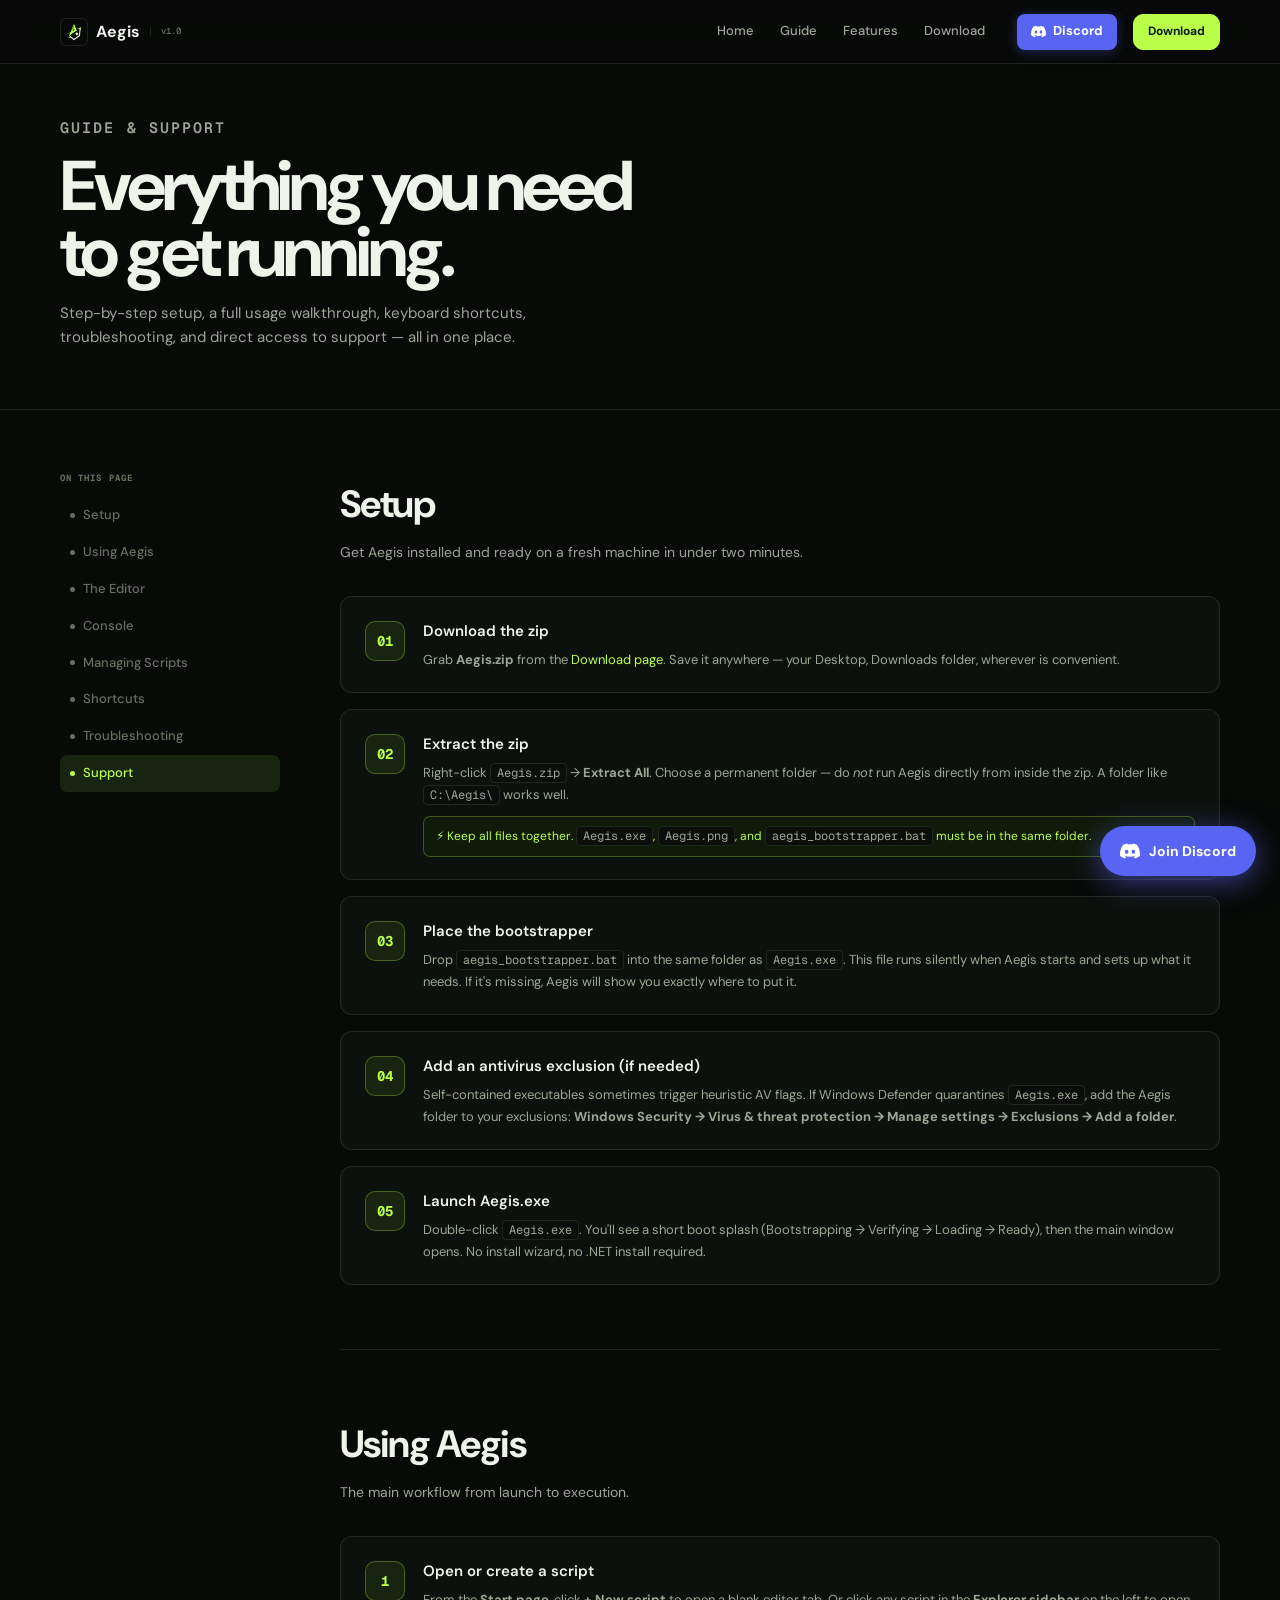
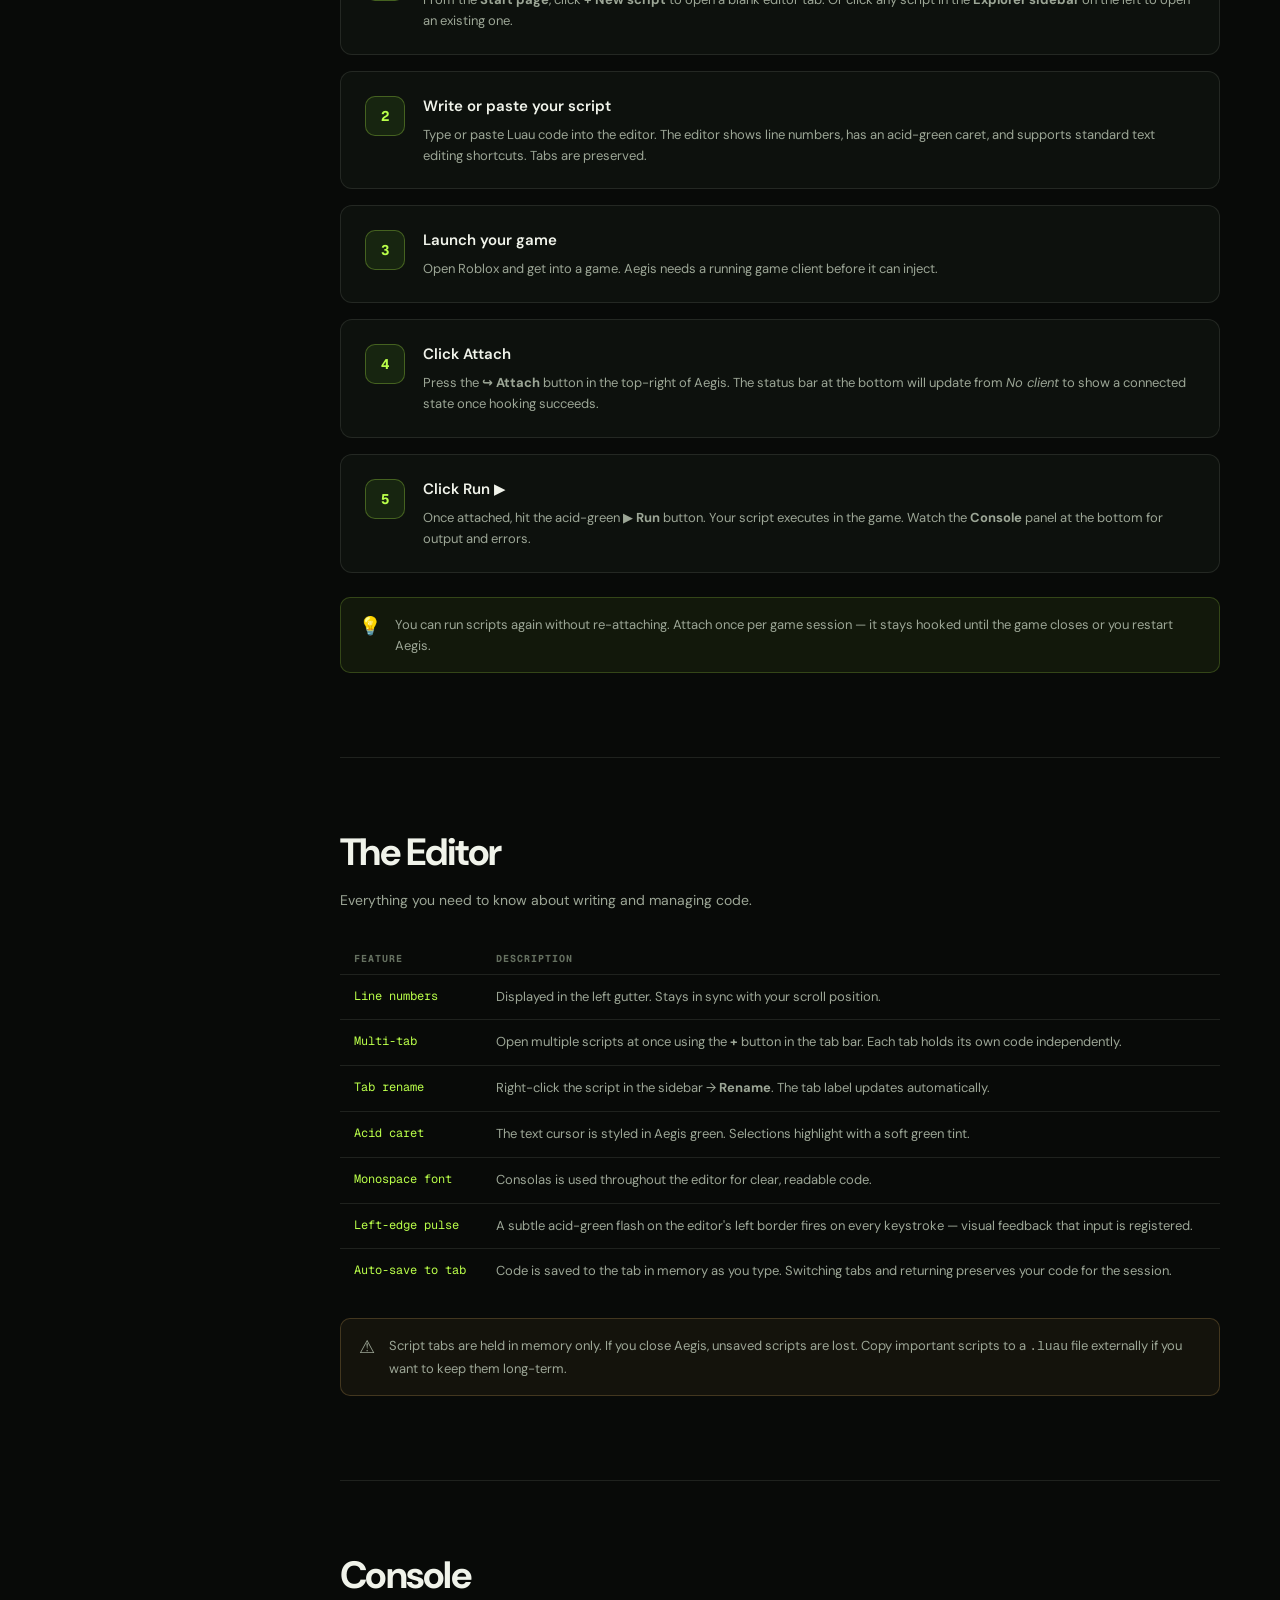
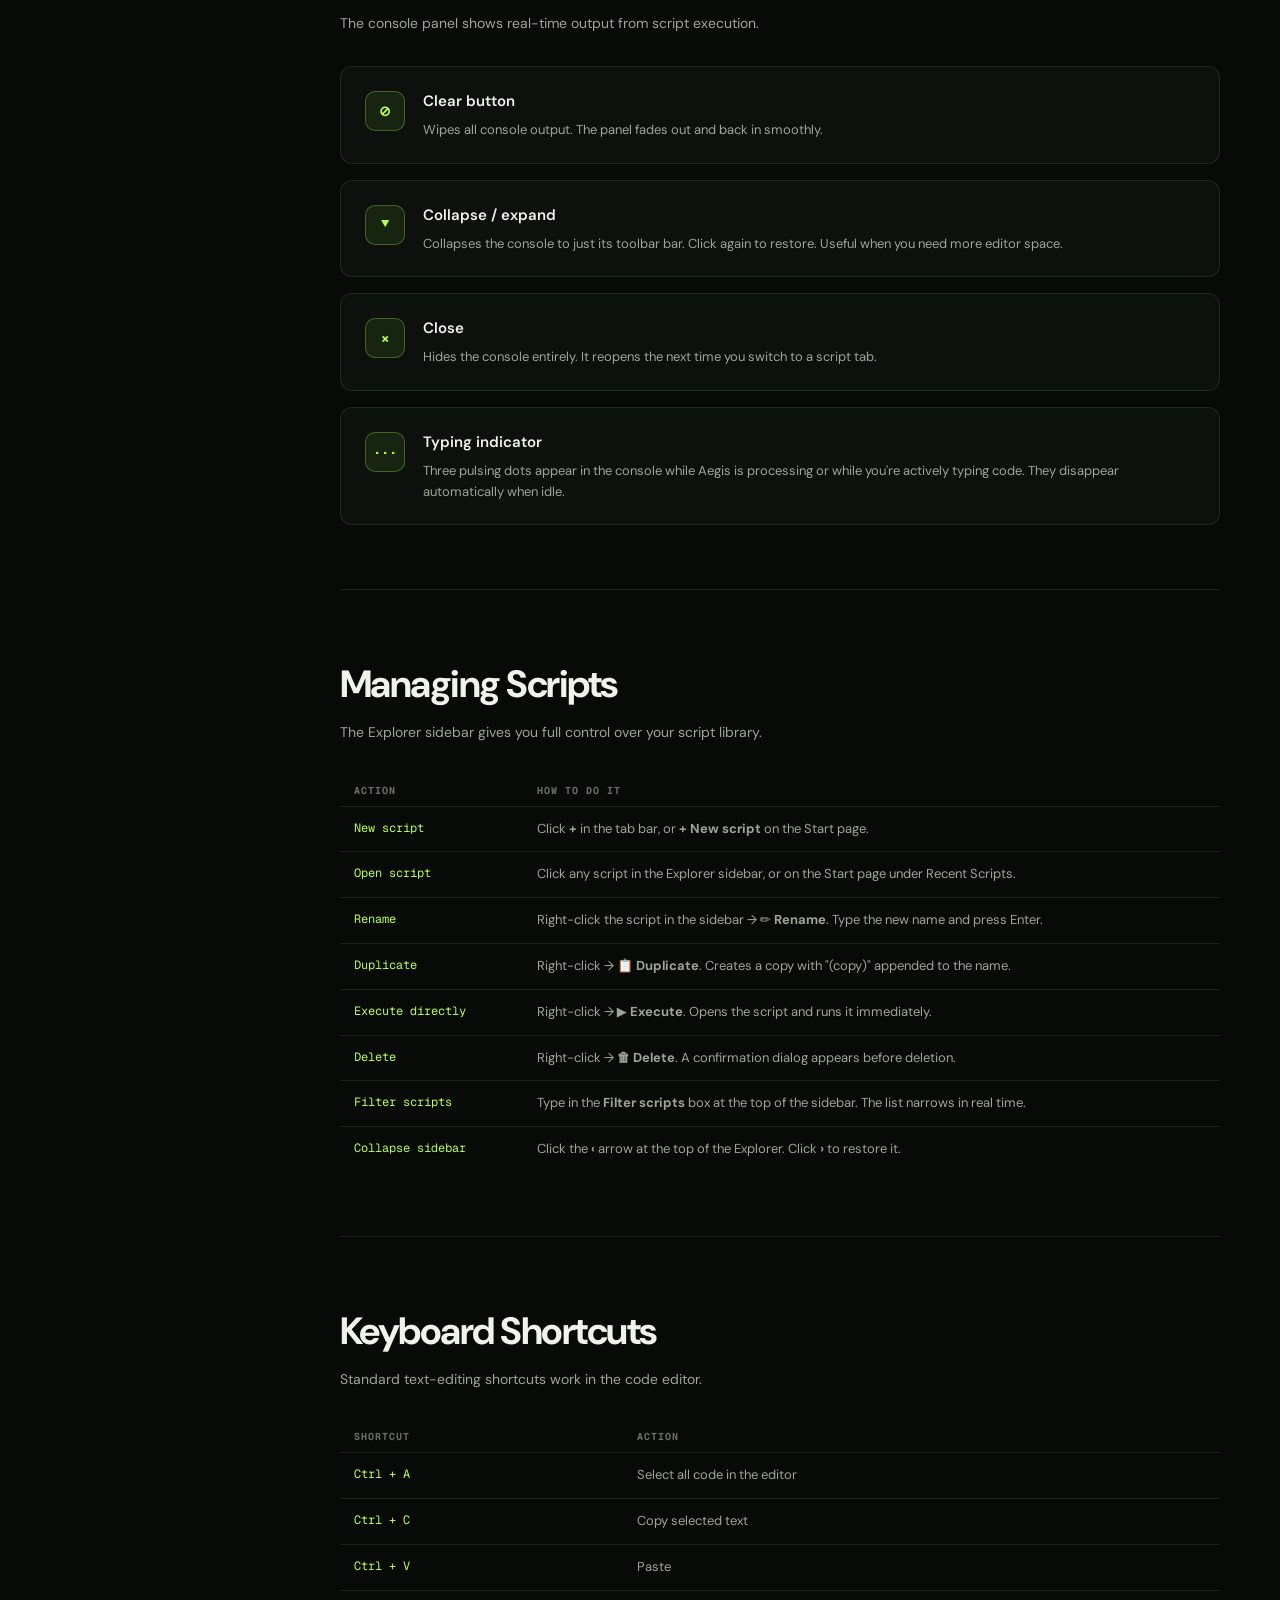
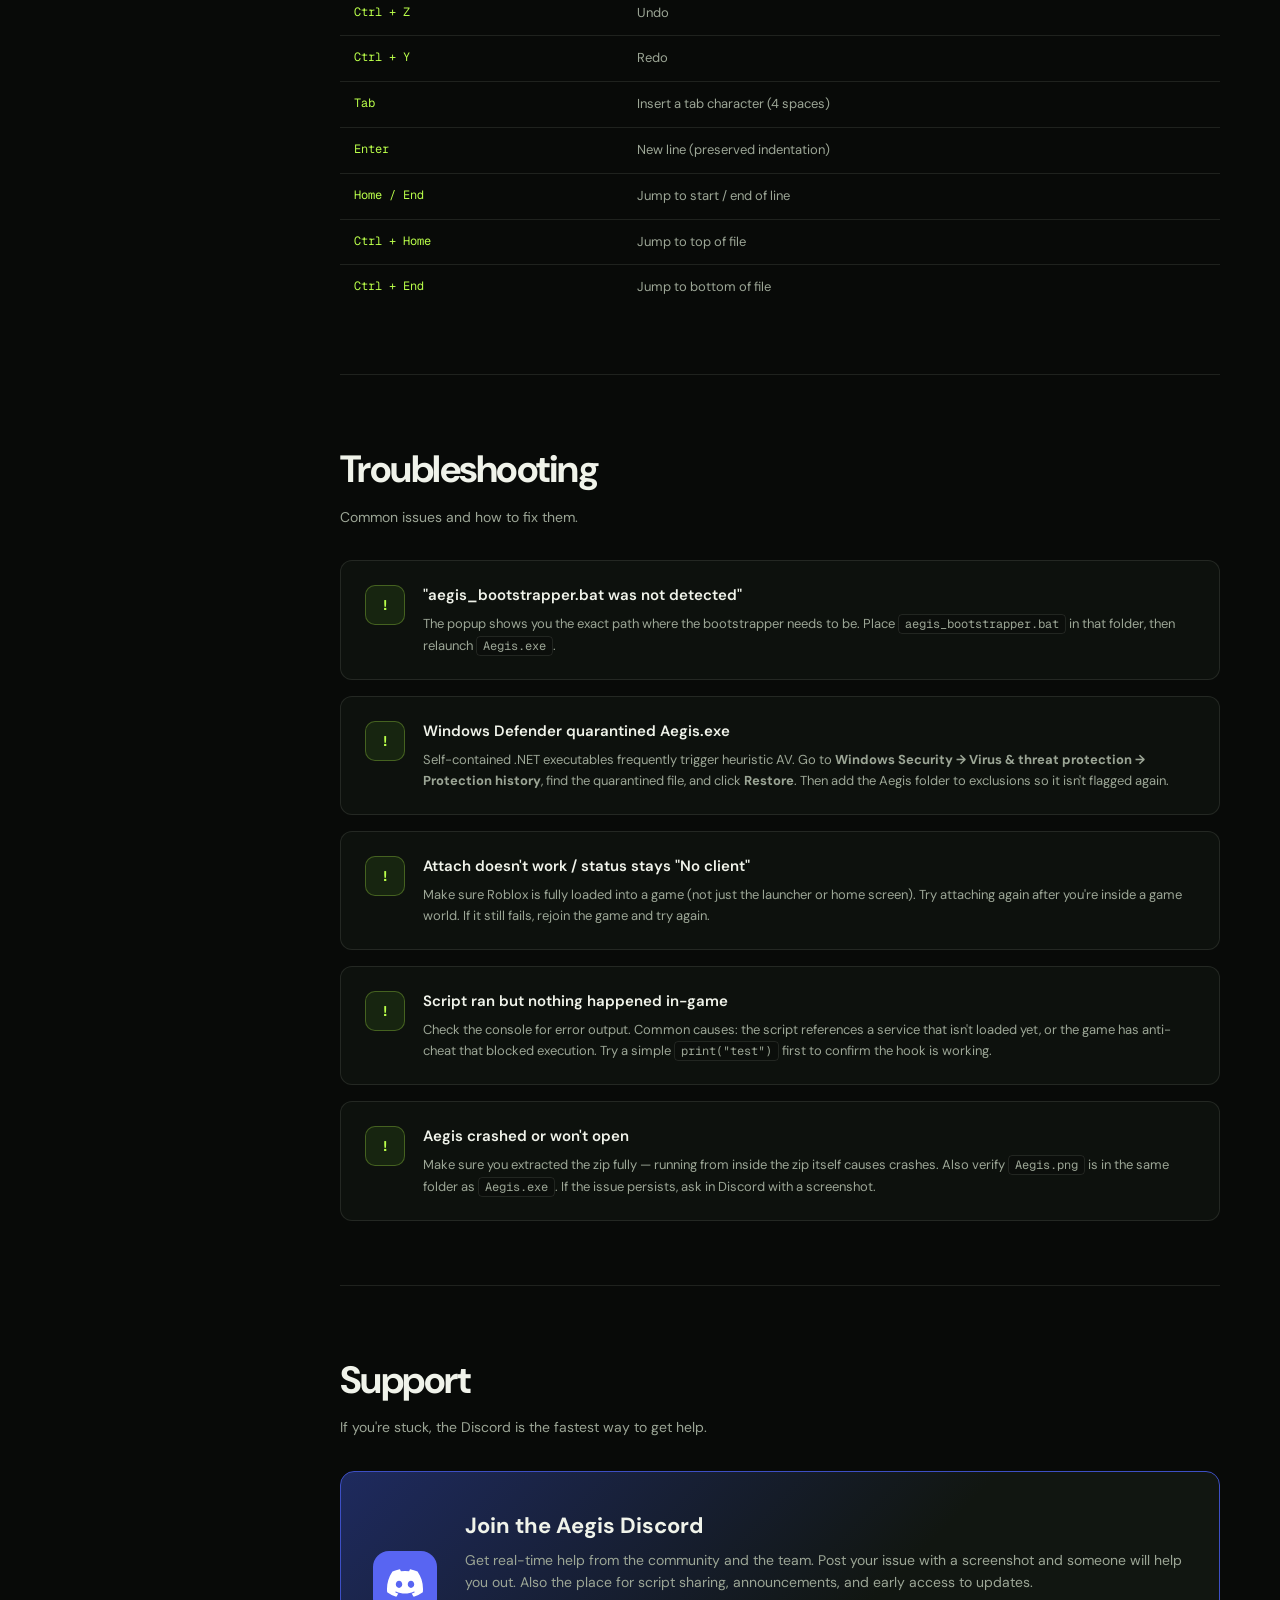
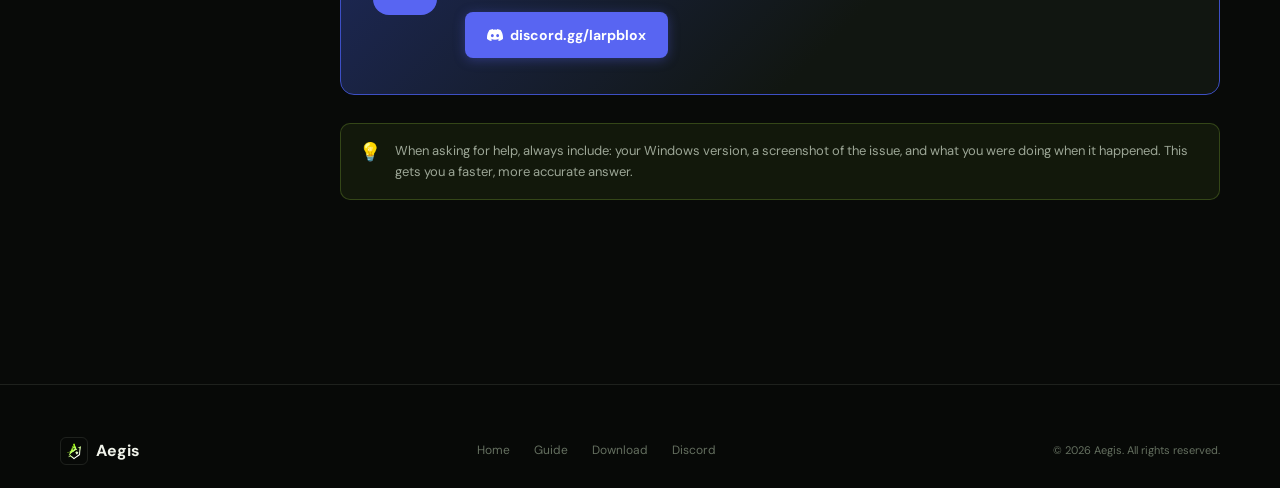
==== guide.html @ 0752bc77 "feat: add guide and support page" ====
<!doctype html>
<html lang="en">
<head>
  <meta charset="utf-8">
  <meta name="viewport" content="width=device-width, initial-scale=1">
  <meta name="theme-color" content="#0a0c09">
  <meta name="description" content="Aegis — Setup guide, usage tutorial, and support.">
  <title>Aegis — Guide & Support</title>
  <link rel="icon" href="Aegis.png" type="image/png">
  <link rel="preconnect" href="https://fonts.googleapis.com">
  <link rel="preconnect" href="https://fonts.gstatic.com" crossorigin>
  <link href="https://fonts.googleapis.com/css2?family=DM+Sans:opsz,wght@9..40,400;9..40,500;9..40,600;9..40,700&family=Geist+Mono:wght@400;500;600&display=swap" rel="stylesheet">
  <link rel="stylesheet" href="styles.css">
  <style>
    /* ── Guide-page extras ── */
    .guide-hero { padding: 120px 0 60px; border-bottom: 1px solid var(--line); }
    .guide-hero h1 { font-size: clamp(40px,5.5vw,72px); font-weight:700;
      letter-spacing:-.058em; line-height:.94; margin-bottom:16px; }
    .guide-hero p { color:var(--muted); font-size:15px; max-width:520px; }

    .guide-layout { display:grid; grid-template-columns:220px 1fr; gap:60px;
      padding:64px 0 100px; align-items:start; }

    /* Sticky sidebar nav */
    .guide-nav { position:sticky; top:calc(var(--hdr) + 20px); }
    .guide-nav__label { font:700 9px/1 var(--mono); letter-spacing:.12em;
      color:var(--quiet); text-transform:uppercase; margin-bottom:14px; }
    .guide-nav a { display:flex; align-items:center; gap:8px; padding:8px 10px;
      border-radius:7px; font-size:13px; font-weight:500; color:var(--quiet);
      text-decoration:none; transition:background .14s, color .14s; }
    .guide-nav a:hover { background:var(--hover); color:var(--muted); }
    .guide-nav a.active { background:var(--acid-dim); color:var(--acid); }
    .guide-nav__dot { width:5px; height:5px; border-radius:50%;
      background:currentColor; flex-shrink:0; }

    /* Content */
    .guide-content { min-width:0; }
    .guide-section { padding-bottom:64px; border-bottom:1px solid var(--line);
      margin-bottom:64px; scroll-margin-top:calc(var(--hdr) + 28px); }
    .guide-section:last-child { border-bottom:none; margin-bottom:0; }

    .guide-section h2 { font-size:clamp(26px,3.5vw,38px); font-weight:700;
      letter-spacing:-.04em; margin-bottom:6px; }
    .guide-section .sub { color:var(--muted); font-size:14px; margin-bottom:32px; }

    /* Step cards */
    .steps-list { display:grid; gap:16px; }
    .step-card { background:var(--panel); border:1px solid var(--line);
      border-radius:12px; padding:22px 24px; display:grid;
      grid-template-columns:40px 1fr; gap:0 18px; }
    .step-card__num { width:40px; height:40px; border-radius:10px;
      background:var(--acid-dim); border:1px solid var(--line-a);
      display:grid; place-items:center; font:700 14px/1 var(--mono);
      color:var(--acid); margin-top:2px; }
    .step-card h3 { font-size:15px; font-weight:600; margin-bottom:6px; }
    .step-card p  { font-size:13px; color:var(--muted); line-height:1.65; margin:0; }
    .step-card code { font-family:var(--mono); font-size:12px;
      background:#0b0e0b; border:1px solid var(--line);
      padding:1px 6px; border-radius:4px; color:var(--muted); }
    .step-card .note { margin-top:10px; padding:10px 12px;
      background:#0f1a08; border:1px solid var(--line-a);
      border-radius:7px; font-size:12px; color:var(--acid); }

    /* Warning / tip boxes */
    .callout { display:flex; gap:14px; padding:16px 18px;
      border-radius:10px; margin:20px 0; font-size:13px; line-height:1.65; }
    .callout--tip  { background:rgba(186,255,74,.06); border:1px solid rgba(186,255,74,.2); color:var(--muted); }
    .callout--warn { background:rgba(255,201,107,.05); border:1px solid rgba(255,201,107,.2); color:var(--muted); }
    .callout__icon { font-size:18px; flex-shrink:0; line-height:1.4; }

    /* Feature table */
    .feat-table { width:100%; border-collapse:collapse; font-size:13px; }
    .feat-table th { text-align:left; padding:10px 14px; font:700 10px/1 var(--mono);
      letter-spacing:.1em; text-transform:uppercase; color:var(--quiet);
      border-bottom:1px solid var(--line); }
    .feat-table td { padding:12px 14px; border-bottom:1px solid var(--line);
      color:var(--muted); vertical-align:top; }
    .feat-table tr:last-child td { border-bottom:none; }
    .feat-table td:first-child { font-family:var(--mono); font-size:12px;
      color:var(--acid); white-space:nowrap; }

    /* Discord CTA block */
    .dc-cta-block { background:linear-gradient(135deg,#1e2a5e 0%,#111611 60%);
      border:1px solid #3d4fc4; border-radius:14px; padding:36px 32px;
      display:flex; align-items:center; gap:28px; }
    .dc-cta-block__icon { width:64px; height:64px; background:#5865F2;
      border-radius:16px; display:grid; place-items:center; flex-shrink:0; }
    .dc-cta-block__icon svg { width:36px; height:36px; }
    .dc-cta-block h3 { font-size:22px; font-weight:700; margin-bottom:6px; }
    .dc-cta-block p  { color:var(--muted); font-size:14px; margin-bottom:18px; }
    .dc-cta-block .btn-discord { font-size:14px; height:46px; padding:0 22px; }

    @media (max-width:780px) {
      .guide-layout { grid-template-columns:1fr; }
      .guide-nav { position:static; }
      .dc-cta-block { flex-direction:column; text-align:center; }
    }
  </style>
</head>
<body>

  <svg aria-hidden="true" style="display:none">
    <symbol id="i-menu" viewBox="0 0 24 24"><path d="M4 6h16"/><path d="M4 12h16"/><path d="M4 18h16"/></symbol>
    <symbol id="i-x"    viewBox="0 0 24 24"><path d="M18 6 6 18"/><path d="m6 6 12 12"/></symbol>
  </svg>

  <a class="skip-link" href="#main">Skip to content</a>

  <!-- ── Floating Discord FAB ── -->
  <a class="dc-fab" href="https://discord.gg/larpblox" target="_blank" rel="noopener" aria-label="Join Discord">
    <svg viewBox="0 0 24 24" fill="currentColor" aria-hidden="true" width="20" height="20">
      <path d="M20.317 4.37a19.791 19.791 0 0 0-4.885-1.515.074.074 0 0 0-.079.037c-.21.375-.444.864-.608 1.25a18.27 18.27 0 0 0-5.487 0 12.64 12.64 0 0 0-.617-1.25.077.077 0 0 0-.079-.037A19.736 19.736 0 0 0 3.677 4.37a.07.07 0 0 0-.032.027C.533 9.046-.32 13.58.099 18.057a.082.082 0 0 0 .031.057 19.9 19.9 0 0 0 5.993 3.03.078.078 0 0 0 .084-.028c.462-.63.874-1.295 1.226-1.994a.076.076 0 0 0-.041-.106 13.107 13.107 0 0 1-1.872-.892.077.077 0 0 1-.008-.128 10.2 10.2 0 0 0 .372-.292.074.074 0 0 1 .077-.01c3.928 1.793 8.18 1.793 12.062 0a.074.074 0 0 1 .078.01c.12.098.246.198.373.292a.077.077 0 0 1-.006.127 12.299 12.299 0 0 1-1.873.892.077.077 0 0 0-.041.107c.36.698.772 1.362 1.225 1.993a.076.076 0 0 0 .084.028 19.839 19.839 0 0 0 6.002-3.03.077.077 0 0 0 .032-.054c.5-5.177-.838-9.674-3.549-13.66a.061.061 0 0 0-.031-.03zM8.02 15.33c-1.183 0-2.157-1.085-2.157-2.419 0-1.333.956-2.419 2.157-2.419 1.21 0 2.176 1.096 2.157 2.42 0 1.333-.956 2.418-2.157 2.418zm7.975 0c-1.183 0-2.157-1.085-2.157-2.419 0-1.333.955-2.419 2.157-2.419 1.21 0 2.176 1.096 2.157 2.42 0 1.333-.946 2.418-2.157 2.418z"/>
    </svg>
    <span>Join Discord</span>
  </a>

  <!-- ── Header ── -->
  <header class="site-header" id="siteHeader">
    <div class="container header__inner">
      <a class="brand" href="index.html" aria-label="Aegis home">
        <span class="brand__mark"><img src="Aegis.png" alt=""></span>
        <span class="brand__name">Aegis</span>
        <span class="brand__ver">v1.0</span>
      </a>
      <nav class="desk-nav" aria-label="Primary">
        <a href="index.html">Home</a>
        <a href="guide.html" aria-current="page">Guide</a>
        <a href="index.html#features">Features</a>
        <a href="index.html#download">Download</a>
      </nav>
      <div class="header__actions">
        <a class="btn-discord" href="https://discord.gg/larpblox" target="_blank" rel="noopener">
          <svg viewBox="0 0 24 24" fill="currentColor" width="15" height="15" aria-hidden="true">
            <path d="M20.317 4.37a19.791 19.791 0 0 0-4.885-1.515.074.074 0 0 0-.079.037c-.21.375-.444.864-.608 1.25a18.27 18.27 0 0 0-5.487 0 12.64 12.64 0 0 0-.617-1.25.077.077 0 0 0-.079-.037A19.736 19.736 0 0 0 3.677 4.37a.07.07 0 0 0-.032.027C.533 9.046-.32 13.58.099 18.057a.082.082 0 0 0 .031.057 19.9 19.9 0 0 0 5.993 3.03.078.078 0 0 0 .084-.028c.462-.63.874-1.295 1.226-1.994a.076.076 0 0 0-.041-.106 13.107 13.107 0 0 1-1.872-.892.077.077 0 0 1-.008-.128 10.2 10.2 0 0 0 .372-.292.074.074 0 0 1 .077-.01c3.928 1.793 8.18 1.793 12.062 0a.074.074 0 0 1 .078.01c.12.098.246.198.373.292a.077.077 0 0 1-.006.127 12.299 12.299 0 0 1-1.873.892.077.077 0 0 0-.041.107c.36.698.772 1.362 1.225 1.993a.076.076 0 0 0 .084.028 19.839 19.839 0 0 0 6.002-3.03.077.077 0 0 0 .032-.054c.5-5.177-.838-9.674-3.549-13.66a.061.061 0 0 0-.031-.03zM8.02 15.33c-1.183 0-2.157-1.085-2.157-2.419 0-1.333.956-2.419 2.157-2.419 1.21 0 2.176 1.096 2.157 2.42 0 1.333-.956 2.418-2.157 2.418zm7.975 0c-1.183 0-2.157-1.085-2.157-2.419 0-1.333.955-2.419 2.157-2.419 1.21 0 2.176 1.096 2.157 2.42 0 1.333-.946 2.418-2.157 2.418z"/>
          </svg>
          Discord
        </a>
        <a class="btn btn--sm" href="index.html#download">Download</a>
      </div>
      <button class="ham" id="hamBtn" type="button" aria-label="Open menu" aria-expanded="false">
        <svg class="ham__open" aria-hidden="true"><use href="#i-menu"/></svg>
        <svg class="ham__close" aria-hidden="true"><use href="#i-x"/></svg>
      </button>
    </div>
  </header>

  <main id="main">

    <!-- Hero -->
    <div class="guide-hero">
      <div class="container">
        <p class="eyebrow">GUIDE & SUPPORT</p>
        <h1>Everything you need<br>to get running.</h1>
        <p>Step-by-step setup, a full usage walkthrough, keyboard shortcuts, troubleshooting, and direct access to support — all in one place.</p>
      </div>
    </div>

    <div class="container guide-layout">

      <!-- Sticky sidebar -->
      <nav class="guide-nav" aria-label="Guide sections">
        <div class="guide-nav__label">On this page</div>
        <a href="#setup" class="active"><span class="guide-nav__dot"></span> Setup</a>
        <a href="#usage"><span class="guide-nav__dot"></span> Using Aegis</a>
        <a href="#editor"><span class="guide-nav__dot"></span> The Editor</a>
        <a href="#console"><span class="guide-nav__dot"></span> Console</a>
        <a href="#scripts"><span class="guide-nav__dot"></span> Managing Scripts</a>
        <a href="#shortcuts"><span class="guide-nav__dot"></span> Shortcuts</a>
        <a href="#troubleshoot"><span class="guide-nav__dot"></span> Troubleshooting</a>
        <a href="#support"><span class="guide-nav__dot"></span> Support</a>
      </nav>

      <!-- Main content -->
      <div class="guide-content">

        <!-- ══ SETUP ══ -->
        <section class="guide-section" id="setup">
          <h2>Setup</h2>
          <p class="sub">Get Aegis installed and ready on a fresh machine in under two minutes.</p>

          <div class="steps-list">
            <div class="step-card">
              <div class="step-card__num">01</div>
              <div>
                <h3>Download the zip</h3>
                <p>Grab <strong>Aegis.zip</strong> from the <a href="index.html#download" style="color:var(--acid)">Download page</a>. Save it anywhere — your Desktop, Downloads folder, wherever is convenient.</p>
              </div>
            </div>

            <div class="step-card">
              <div class="step-card__num">02</div>
              <div>
                <h3>Extract the zip</h3>
                <p>Right-click <code>Aegis.zip</code> → <strong>Extract All</strong>. Choose a permanent folder — do <em>not</em> run Aegis directly from inside the zip. A folder like <code>C:\Aegis\</code> works well.</p>
                <div class="note">⚡ Keep all files together. <code>Aegis.exe</code>, <code>Aegis.png</code>, and <code>aegis_bootstrapper.bat</code> must be in the same folder.</div>
              </div>
            </div>

            <div class="step-card">
              <div class="step-card__num">03</div>
              <div>
                <h3>Place the bootstrapper</h3>
                <p>Drop <code>aegis_bootstrapper.bat</code> into the same folder as <code>Aegis.exe</code>. This file runs silently when Aegis starts and sets up what it needs. If it's missing, Aegis will show you exactly where to put it.</p>
              </div>
            </div>

            <div class="step-card">
              <div class="step-card__num">04</div>
              <div>
                <h3>Add an antivirus exclusion (if needed)</h3>
                <p>Self-contained executables sometimes trigger heuristic AV flags. If Windows Defender quarantines <code>Aegis.exe</code>, add the Aegis folder to your exclusions: <strong>Windows Security → Virus & threat protection → Manage settings → Exclusions → Add a folder</strong>.</p>
              </div>
            </div>

            <div class="step-card">
              <div class="step-card__num">05</div>
              <div>
                <h3>Launch Aegis.exe</h3>
                <p>Double-click <code>Aegis.exe</code>. You'll see a short boot splash (Bootstrapping → Verifying → Loading → Ready), then the main window opens. No install wizard, no .NET install required.</p>
              </div>
            </div>
          </div>
        </section>

        <!-- ══ USING AEGIS ══ -->
        <section class="guide-section" id="usage">
          <h2>Using Aegis</h2>
          <p class="sub">The main workflow from launch to execution.</p>

          <div class="steps-list">
            <div class="step-card">
              <div class="step-card__num">1</div>
              <div>
                <h3>Open or create a script</h3>
                <p>From the <strong>Start page</strong>, click <strong>+ New script</strong> to open a blank editor tab. Or click any script in the <strong>Explorer sidebar</strong> on the left to open an existing one.</p>
              </div>
            </div>

            <div class="step-card">
              <div class="step-card__num">2</div>
              <div>
                <h3>Write or paste your script</h3>
                <p>Type or paste Luau code into the editor. The editor shows line numbers, has an acid-green caret, and supports standard text editing shortcuts. Tabs are preserved.</p>
              </div>
            </div>

            <div class="step-card">
              <div class="step-card__num">3</div>
              <div>
                <h3>Launch your game</h3>
                <p>Open Roblox and get into a game. Aegis needs a running game client before it can inject.</p>
              </div>
            </div>

            <div class="step-card">
              <div class="step-card__num">4</div>
              <div>
                <h3>Click Attach</h3>
                <p>Press the <strong>↪ Attach</strong> button in the top-right of Aegis. The status bar at the bottom will update from <em>No client</em> to show a connected state once hooking succeeds.</p>
              </div>
            </div>

            <div class="step-card">
              <div class="step-card__num">5</div>
              <div>
                <h3>Click Run ▶</h3>
                <p>Once attached, hit the acid-green <strong>▶ Run</strong> button. Your script executes in the game. Watch the <strong>Console</strong> panel at the bottom for output and errors.</p>
              </div>
            </div>
          </div>

          <div class="callout callout--tip" style="margin-top:24px">
            <span class="callout__icon">💡</span>
            <span>You can run scripts again without re-attaching. Attach once per game session — it stays hooked until the game closes or you restart Aegis.</span>
          </div>
        </section>

        <!-- ══ EDITOR ══ -->
        <section class="guide-section" id="editor">
          <h2>The Editor</h2>
          <p class="sub">Everything you need to know about writing and managing code.</p>

          <table class="feat-table">
            <thead>
              <tr><th>Feature</th><th>Description</th></tr>
            </thead>
            <tbody>
              <tr><td>Line numbers</td><td>Displayed in the left gutter. Stays in sync with your scroll position.</td></tr>
              <tr><td>Multi-tab</td><td>Open multiple scripts at once using the <strong>+</strong> button in the tab bar. Each tab holds its own code independently.</td></tr>
              <tr><td>Tab rename</td><td>Right-click the script in the sidebar → <strong>Rename</strong>. The tab label updates automatically.</td></tr>
              <tr><td>Acid caret</td><td>The text cursor is styled in Aegis green. Selections highlight with a soft green tint.</td></tr>
              <tr><td>Monospace font</td><td>Consolas is used throughout the editor for clear, readable code.</td></tr>
              <tr><td>Left-edge pulse</td><td>A subtle acid-green flash on the editor's left border fires on every keystroke — visual feedback that input is registered.</td></tr>
              <tr><td>Auto-save to tab</td><td>Code is saved to the tab in memory as you type. Switching tabs and returning preserves your code for the session.</td></tr>
            </tbody>
          </table>

          <div class="callout callout--warn" style="margin-top:24px">
            <span class="callout__icon">⚠️</span>
            <span>Script tabs are held in memory only. If you close Aegis, unsaved scripts are lost. Copy important scripts to a <code>.luau</code> file externally if you want to keep them long-term.</span>
          </div>
        </section>

        <!-- ══ CONSOLE ══ -->
        <section class="guide-section" id="console">
          <h2>Console</h2>
          <p class="sub">The console panel shows real-time output from script execution.</p>

          <div class="steps-list">
            <div class="step-card">
              <div class="step-card__num">⊘</div>
              <div>
                <h3>Clear button</h3>
                <p>Wipes all console output. The panel fades out and back in smoothly.</p>
              </div>
            </div>
            <div class="step-card">
              <div class="step-card__num">▼</div>
              <div>
                <h3>Collapse / expand</h3>
                <p>Collapses the console to just its toolbar bar. Click again to restore. Useful when you need more editor space.</p>
              </div>
            </div>
            <div class="step-card">
              <div class="step-card__num">×</div>
              <div>
                <h3>Close</h3>
                <p>Hides the console entirely. It reopens the next time you switch to a script tab.</p>
              </div>
            </div>
            <div class="step-card">
              <div class="step-card__num">···</div>
              <div>
                <h3>Typing indicator</h3>
                <p>Three pulsing dots appear in the console while Aegis is processing or while you're actively typing code. They disappear automatically when idle.</p>
              </div>
            </div>
          </div>
        </section>

        <!-- ══ SCRIPTS ══ -->
        <section class="guide-section" id="scripts">
          <h2>Managing Scripts</h2>
          <p class="sub">The Explorer sidebar gives you full control over your script library.</p>

          <table class="feat-table">
            <thead>
              <tr><th>Action</th><th>How to do it</th></tr>
            </thead>
            <tbody>
              <tr><td>New script</td><td>Click <strong>+</strong> in the tab bar, or <strong>+ New script</strong> on the Start page.</td></tr>
              <tr><td>Open script</td><td>Click any script in the Explorer sidebar, or on the Start page under Recent Scripts.</td></tr>
              <tr><td>Rename</td><td>Right-click the script in the sidebar → <strong>✏ Rename</strong>. Type the new name and press Enter.</td></tr>
              <tr><td>Duplicate</td><td>Right-click → <strong>📋 Duplicate</strong>. Creates a copy with "(copy)" appended to the name.</td></tr>
              <tr><td>Execute directly</td><td>Right-click → <strong>▶ Execute</strong>. Opens the script and runs it immediately.</td></tr>
              <tr><td>Delete</td><td>Right-click → <strong>🗑 Delete</strong>. A confirmation dialog appears before deletion.</td></tr>
              <tr><td>Filter scripts</td><td>Type in the <strong>Filter scripts</strong> box at the top of the sidebar. The list narrows in real time.</td></tr>
              <tr><td>Collapse sidebar</td><td>Click the <strong>‹</strong> arrow at the top of the Explorer. Click <strong>›</strong> to restore it.</td></tr>
            </tbody>
          </table>
        </section>

        <!-- ══ SHORTCUTS ══ -->
        <section class="guide-section" id="shortcuts">
          <h2>Keyboard Shortcuts</h2>
          <p class="sub">Standard text-editing shortcuts work in the code editor.</p>

          <table class="feat-table">
            <thead>
              <tr><th>Shortcut</th><th>Action</th></tr>
            </thead>
            <tbody>
              <tr><td>Ctrl + A</td><td>Select all code in the editor</td></tr>
              <tr><td>Ctrl + C</td><td>Copy selected text</td></tr>
              <tr><td>Ctrl + V</td><td>Paste</td></tr>
              <tr><td>Ctrl + Z</td><td>Undo</td></tr>
              <tr><td>Ctrl + Y</td><td>Redo</td></tr>
              <tr><td>Tab</td><td>Insert a tab character (4 spaces)</td></tr>
              <tr><td>Enter</td><td>New line (preserved indentation)</td></tr>
              <tr><td>Home / End</td><td>Jump to start / end of line</td></tr>
              <tr><td>Ctrl + Home</td><td>Jump to top of file</td></tr>
              <tr><td>Ctrl + End</td><td>Jump to bottom of file</td></tr>
            </tbody>
          </table>
        </section>

        <!-- ══ TROUBLESHOOTING ══ -->
        <section class="guide-section" id="troubleshoot">
          <h2>Troubleshooting</h2>
          <p class="sub">Common issues and how to fix them.</p>

          <div class="steps-list">
            <div class="step-card">
              <div class="step-card__num">!</div>
              <div>
                <h3>"aegis_bootstrapper.bat was not detected"</h3>
                <p>The popup shows you the exact path where the bootstrapper needs to be. Place <code>aegis_bootstrapper.bat</code> in that folder, then relaunch <code>Aegis.exe</code>.</p>
              </div>
            </div>

            <div class="step-card">
              <div class="step-card__num">!</div>
              <div>
                <h3>Windows Defender quarantined Aegis.exe</h3>
                <p>Self-contained .NET executables frequently trigger heuristic AV. Go to <strong>Windows Security → Virus & threat protection → Protection history</strong>, find the quarantined file, and click <strong>Restore</strong>. Then add the Aegis folder to exclusions so it isn't flagged again.</p>
              </div>
            </div>

            <div class="step-card">
              <div class="step-card__num">!</div>
              <div>
                <h3>Attach doesn't work / status stays "No client"</h3>
                <p>Make sure Roblox is fully loaded into a game (not just the launcher or home screen). Try attaching again after you're inside a game world. If it still fails, rejoin the game and try again.</p>
              </div>
            </div>

            <div class="step-card">
              <div class="step-card__num">!</div>
              <div>
                <h3>Script ran but nothing happened in-game</h3>
                <p>Check the console for error output. Common causes: the script references a service that isn't loaded yet, or the game has anti-cheat that blocked execution. Try a simple <code>print("test")</code> first to confirm the hook is working.</p>
              </div>
            </div>

            <div class="step-card">
              <div class="step-card__num">!</div>
              <div>
                <h3>Aegis crashed or won't open</h3>
                <p>Make sure you extracted the zip fully — running from inside the zip itself causes crashes. Also verify <code>Aegis.png</code> is in the same folder as <code>Aegis.exe</code>. If the issue persists, ask in Discord with a screenshot.</p>
              </div>
            </div>
          </div>
        </section>

        <!-- ══ SUPPORT ══ -->
        <section class="guide-section" id="support">
          <h2>Support</h2>
          <p class="sub">If you're stuck, the Discord is the fastest way to get help.</p>

          <div class="dc-cta-block">
            <div class="dc-cta-block__icon">
              <svg viewBox="0 0 24 24" fill="white" aria-hidden="true">
                <path d="M20.317 4.37a19.791 19.791 0 0 0-4.885-1.515.074.074 0 0 0-.079.037c-.21.375-.444.864-.608 1.25a18.27 18.27 0 0 0-5.487 0 12.64 12.64 0 0 0-.617-1.25.077.077 0 0 0-.079-.037A19.736 19.736 0 0 0 3.677 4.37a.07.07 0 0 0-.032.027C.533 9.046-.32 13.58.099 18.057a.082.082 0 0 0 .031.057 19.9 19.9 0 0 0 5.993 3.03.078.078 0 0 0 .084-.028c.462-.63.874-1.295 1.226-1.994a.076.076 0 0 0-.041-.106 13.107 13.107 0 0 1-1.872-.892.077.077 0 0 1-.008-.128 10.2 10.2 0 0 0 .372-.292.074.074 0 0 1 .077-.01c3.928 1.793 8.18 1.793 12.062 0a.074.074 0 0 1 .078.01c.12.098.246.198.373.292a.077.077 0 0 1-.006.127 12.299 12.299 0 0 1-1.873.892.077.077 0 0 0-.041.107c.36.698.772 1.362 1.225 1.993a.076.076 0 0 0 .084.028 19.839 19.839 0 0 0 6.002-3.03.077.077 0 0 0 .032-.054c.5-5.177-.838-9.674-3.549-13.66a.061.061 0 0 0-.031-.03zM8.02 15.33c-1.183 0-2.157-1.085-2.157-2.419 0-1.333.956-2.419 2.157-2.419 1.21 0 2.176 1.096 2.157 2.42 0 1.333-.956 2.418-2.157 2.418zm7.975 0c-1.183 0-2.157-1.085-2.157-2.419 0-1.333.955-2.419 2.157-2.419 1.21 0 2.176 1.096 2.157 2.42 0 1.333-.946 2.418-2.157 2.418z"/>
              </svg>
            </div>
            <div>
              <h3>Join the Aegis Discord</h3>
              <p>Get real-time help from the community and the team. Post your issue with a screenshot and someone will help you out. Also the place for script sharing, announcements, and early access to updates.</p>
              <a class="btn-discord" href="https://discord.gg/larpblox" target="_blank" rel="noopener">
                <svg viewBox="0 0 24 24" fill="currentColor" width="16" height="16" aria-hidden="true">
                  <path d="M20.317 4.37a19.791 19.791 0 0 0-4.885-1.515.074.074 0 0 0-.079.037c-.21.375-.444.864-.608 1.25a18.27 18.27 0 0 0-5.487 0 12.64 12.64 0 0 0-.617-1.25.077.077 0 0 0-.079-.037A19.736 19.736 0 0 0 3.677 4.37a.07.07 0 0 0-.032.027C.533 9.046-.32 13.58.099 18.057a.082.082 0 0 0 .031.057 19.9 19.9 0 0 0 5.993 3.03.078.078 0 0 0 .084-.028c.462-.63.874-1.295 1.226-1.994a.076.076 0 0 0-.041-.106 13.107 13.107 0 0 1-1.872-.892.077.077 0 0 1-.008-.128 10.2 10.2 0 0 0 .372-.292.074.074 0 0 1 .077-.01c3.928 1.793 8.18 1.793 12.062 0a.074.074 0 0 1 .078.01c.12.098.246.198.373.292a.077.077 0 0 1-.006.127 12.299 12.299 0 0 1-1.873.892.077.077 0 0 0-.041.107c.36.698.772 1.362 1.225 1.993a.076.076 0 0 0 .084.028 19.839 19.839 0 0 0 6.002-3.03.077.077 0 0 0 .032-.054c.5-5.177-.838-9.674-3.549-13.66a.061.061 0 0 0-.031-.03zM8.02 15.33c-1.183 0-2.157-1.085-2.157-2.419 0-1.333.956-2.419 2.157-2.419 1.21 0 2.176 1.096 2.157 2.42 0 1.333-.956 2.418-2.157 2.418zm7.975 0c-1.183 0-2.157-1.085-2.157-2.419 0-1.333.955-2.419 2.157-2.419 1.21 0 2.176 1.096 2.157 2.42 0 1.333-.946 2.418-2.157 2.418z"/>
                </svg>
                discord.gg/larpblox
              </a>
            </div>
          </div>

          <div class="callout callout--tip" style="margin-top:28px">
            <span class="callout__icon">💡</span>
            <span>When asking for help, always include: your Windows version, a screenshot of the issue, and what you were doing when it happened. This gets you a faster, more accurate answer.</span>
          </div>
        </section>

      </div><!-- /guide-content -->
    </div><!-- /guide-layout -->
  </main>

  <footer class="footer">
    <div class="container footer__inner">
      <a class="brand" href="index.html">
        <span class="brand__mark"><img src="Aegis.png" alt="Aegis"></span>
        <span class="brand__name">Aegis</span>
      </a>
      <nav class="footer__nav">
        <a href="index.html">Home</a>
        <a href="guide.html">Guide</a>
        <a href="index.html#download">Download</a>
        <a href="https://discord.gg/larpblox" target="_blank" rel="noopener">Discord</a>
      </nav>
      <p class="footer__copy">© 2026 Aegis. All rights reserved.</p>
    </div>
  </footer>

  <script>
    // Header scroll progress
    const hdr = document.getElementById('siteHeader');
    window.addEventListener('scroll', () => {
      const max = document.documentElement.scrollHeight - window.innerHeight;
      hdr?.style.setProperty('--scroll-p', max > 0 ? Math.min(1, scrollY/max) : 0);
    }, { passive:true });

    // Mobile nav
    const ham = document.getElementById('hamBtn');
    document.querySelector('.mob-nav') && ham?.addEventListener('click', () => {
      const open = ham.getAttribute('aria-expanded') !== 'true';
      ham.setAttribute('aria-expanded', open);
      document.querySelector('.mob-nav').hidden = !open;
    });

    // Active sidebar link on scroll
    const sections = document.querySelectorAll('.guide-section');
    const navLinks = document.querySelectorAll('.guide-nav a');
    const io = new IntersectionObserver(entries => {
      entries.forEach(en => {
        if (en.isIntersecting) {
          navLinks.forEach(a => a.classList.remove('active'));
          const link = document.querySelector(`.guide-nav a[href="#${en.target.id}"]`);
          link?.classList.add('active');
        }
      });
    }, { rootMargin: '-20% 0px -70% 0px' });
    sections.forEach(s => io.observe(s));
  </script>
</body>
</html>
---- styles.css ----
/* ── Reset & tokens ─────────────────────────────── */
:root {
  --bg:      #080a08;
  --panel:   #0d110d;
  --panel2:  #111611;
  --surface: #161d16;
  --hover:   #1c231a;
  --ink:     #f0f3ea;
  --muted:   #9ca696;
  --quiet:   #657060;
  --acid:    #baff4a;
  --acid2:   #ccff76;
  --acid-dim:#172510;
  --amber:   #ffc96b;
  --line:    rgba(232,240,225,.10);
  --line-a:  rgba(186,255,74,.28);
  --red:     #f38ba8;
  --font:    'DM Sans', system-ui, sans-serif;
  --mono:    'Geist Mono', Consolas, monospace;
  --page:    1160px;
  --hdr:     64px;
  --r:       10px;
}

*,*::before,*::after { box-sizing: border-box; margin: 0; padding: 0; }
html  { scroll-behavior: smooth; scroll-padding-top: calc(var(--hdr) + 20px); }
body  { background: var(--bg); color: var(--ink); font-family: var(--font); line-height: 1.6; overflow-x: hidden; }
img   { display: block; max-width: 100%; }
a     { color: inherit; text-decoration: none; }
button,input,textarea { font: inherit; color: inherit; }
button { cursor: pointer; background: none; border: none; }
[hidden] { display: none !important; }
::selection { background: var(--acid); color: #0b0e07; }

.skip-link { position: fixed; z-index: 200; top: 8px; left: 8px; padding: 8px 14px;
  background: var(--acid); color: #0b0e07; font-weight: 700; font-size: 12px;
  transform: translateY(-200%); transition: transform .2s; }
.skip-link:focus { transform: none; }

.container { width: min(var(--page), calc(100% - 40px)); margin-inline: auto; }
.section    { padding: 110px 0; }
.section--border { border-block: 1px solid var(--line); }

.eyebrow { font: 600 10px/1 var(--mono); letter-spacing: .14em; color: var(--acid);
  text-transform: uppercase; margin-bottom: 18px; }
.acid    { color: var(--acid); }

/* ── Buttons ─────────────────────────────────────── */
.btn {
  display: inline-flex; align-items: center; gap: 8px;
  padding: 0 20px; height: 44px;
  background: var(--acid); color: #0f1a08;
  font-weight: 700; font-size: 13px;
  border-radius: var(--r);
  border: 1px solid var(--acid);
  transition: background .16s, transform .16s;
}
.btn svg { width: 15px; height: 15px; stroke: currentColor; fill: none; stroke-width: 2; stroke-linecap: round; stroke-linejoin: round; }
.btn:hover { background: var(--acid2); transform: translateY(-1px); }
.btn--sm  { height: 36px; padding-inline: 14px; font-size: 12px; }
.btn--lg  { height: 50px; padding-inline: 24px; font-size: 14px; }
.btn--ghost { background: transparent; color: var(--ink); border-color: var(--line); }
.btn--ghost:hover { background: var(--acid-dim); border-color: var(--line-a); color: var(--acid); transform: translateY(-1px); }
.txt-link { font-size: 13px; font-weight: 500; color: var(--muted); transition: color .16s; }
.txt-link:hover { color: var(--ink); }

/* ── Header ──────────────────────────────────────── */
.site-header {
  position: fixed; inset: 0 0 auto; z-index: 100;
  height: var(--hdr); background: rgba(8,10,8,.88);
  border-bottom: 1px solid var(--line);
  backdrop-filter: blur(18px);
  transition: border-color .3s;
}
.site-header::after {
  content: ''; position: absolute; bottom: -1px; left: 0; right: 0; height: 1px;
  background: var(--acid); transform: scaleX(var(--scroll-p,0)); transform-origin: left;
  transition: transform .1s linear;
}
.header__inner { display: flex; height: 100%; align-items: center; gap: 32px; }

.brand { display: inline-flex; align-items: center; gap: 8px; font-weight: 700; font-size: 16px; }
.brand__mark { display: grid; width: 28px; height: 28px; place-items: center;
  border: 1px solid var(--line); border-radius: 6px; }
.brand__mark img { width: 20px; height: 20px; object-fit: contain; }
.brand__ver  { font: 500 9px/1 var(--mono); color: var(--quiet); padding-left: 10px;
  border-left: 1px solid var(--line); margin-left: 2px; }

.desk-nav { display: flex; gap: 26px; margin-left: auto; }
.desk-nav a { font-size: 13px; font-weight: 500; color: var(--muted); transition: color .16s; position: relative; }
.desk-nav a:hover { color: var(--ink); }
.header__actions { display: flex; align-items: center; gap: 16px; }

.ham { display: none; width: 38px; height: 38px; place-items: center;
  border: 1px solid var(--line); border-radius: 7px; }
.ham svg { width: 18px; height: 18px; stroke: var(--ink); fill: none; stroke-width: 2;
  stroke-linecap: round; }
.ham__close { display: none; }
.ham[aria-expanded="true"] .ham__open  { display: none; }
.ham[aria-expanded="true"] .ham__close { display: block; }

.mob-nav { position: fixed; z-index: 99; top: var(--hdr); left: 0; right: 0;
  padding: 16px 20px 24px; background: rgba(8,10,8,.98);
  border-bottom: 1px solid var(--line); }
.mob-nav a { display: block; padding: 12px 2px; border-bottom: 1px solid var(--line);
  font-weight: 600; color: var(--muted); }
.mob-nav a:hover { color: var(--acid); }
.mob-nav__ctas { display: grid; grid-template-columns: 1fr 1.4fr; gap: 8px; margin-top: 16px; }
.mob-nav__ctas a:first-child { display: grid; place-items: center; height: 44px;
  border: 1px solid var(--line); border-radius: var(--r); }

/* ── Hero ─────────────────────────────────────────── */
.hero { padding: 140px 0 60px; }
.hero__grid { display: grid; grid-template-columns: minmax(0,.9fr) minmax(0,1.1fr);
  gap: 60px; align-items: center; min-height: 560px; }

.hero__copy h1 { font-size: clamp(52px,6vw,82px); font-weight: 700;
  line-height: .94; letter-spacing: -.058em; margin-bottom: 22px; }
.hero__lead { max-width: 500px; color: var(--muted); font-size: 15px; line-height: 1.7;
  margin-bottom: 28px; }
.hero__ctas { display: flex; flex-wrap: wrap; gap: 10px; margin-bottom: 30px; }
.hero__pills { display: grid; grid-template-columns: repeat(4,1fr); list-style: none;
  border-top: 1px solid var(--line); }
.hero__pills div { padding: 12px 8px 0 0; }
.hero__pills div + div { padding-left: 12px; border-left: 1px solid var(--line); }
.hero__pills dt { font: 500 8px/1 var(--mono); letter-spacing: .08em; color: var(--quiet);
  text-transform: uppercase; margin-bottom: 5px; }
.hero__pills dd { font: 500 11px/1 var(--mono); color: var(--muted); }

/* ── UI Shell (hero interactive demo) ────────────── */
.ui-shell {
  background: var(--panel); border: 1px solid var(--line-a); border-radius: 12px;
  overflow: hidden; box-shadow: 0 28px 80px rgba(0,0,0,.5), 0 0 0 1px rgba(186,255,74,.06);
  position: relative;
}
.ui-shell__bar {
  display: flex; align-items: center; gap: 10px; height: 32px; padding: 0 12px;
  background: #0b0e0b; border-bottom: 1px solid var(--line); font-size: 11px; color: var(--quiet);
}
.ui-shell__dot { width: 10px; height: 10px; border-radius: 50%; background: #2c342a; }
.ui-shell__dot--red { background: var(--red); }
.ui-shell__title { font: 600 11px var(--mono); color: var(--muted); margin-left: 8px; }
.ui-shell__addr  { font: 400 10px var(--mono); margin-left: auto; }

.ui-tabs {
  display: flex; align-items: flex-end; height: 36px;
  background: var(--bg); border-bottom: 1px solid var(--line); padding-left: 4px;
}
.ui-tab {
  height: 34px; padding: 0 13px; font-size: 11px; border-radius: 7px 7px 0 0;
  border: none; border-bottom: 2px solid transparent; cursor: pointer; white-space: nowrap;
  transition: background .15s, color .15s; background: transparent; color: var(--quiet);
}
.ui-tab--active { background: var(--panel); border-bottom-color: var(--acid); color: var(--ink); }
.ui-tab__x { margin-left: 6px; opacity: .5; }
.ui-tab--plus { display: flex; align-items: center; padding: 0 10px; font-size: 15px; color: var(--quiet); }
.ui-tabs__right { margin-left: auto; display: flex; align-items: center; padding: 0 8px 4px; }
.ui-btn-attach { height: 26px; padding: 0 12px; font-size: 11px; font-weight: 600;
  border: 1px solid var(--line); border-radius: 7px; color: var(--muted);
  transition: border-color .15s, color .15s; }
.ui-btn-attach:hover { border-color: var(--line-a); color: var(--acid); }

.ui-body { display: grid; grid-template-columns: 160px 1fr; height: 320px; }

.ui-sidebar { background: var(--bg); border-right: 1px solid var(--line);
  font-size: 11px; overflow-y: auto; display: flex; flex-direction: column; }
.ui-sidebar__head { display: flex; align-items: center; justify-content: space-between;
  padding: 10px 12px 6px; font-weight: 600; font-size: 12px; }
.ui-icon-btn { width: 22px; height: 22px; border-radius: 5px; font-size: 13px;
  color: var(--quiet); transition: background .15s; }
.ui-icon-btn:hover { background: var(--hover); }
.ui-filter { display: flex; align-items: center; gap: 6px; margin: 4px 8px 8px;
  background: var(--surface); border: 1px solid var(--line); border-radius: 7px; padding: 5px 8px; }
.ui-filter__icon { font-size: 9px; opacity: .5; }
.ui-filter__placeholder { font-size: 11px; color: var(--quiet); }
.ui-tree { flex: 1; padding: 0 4px 8px; }
.ui-tree__section { padding: 6px 10px 3px; font: 600 9px var(--mono); color: var(--quiet); letter-spacing: .1em; }
.ui-tree__item { display: flex; align-items: center; gap: 6px; padding: 5px 10px;
  border-radius: 6px; cursor: pointer; color: var(--muted); transition: background .14s, color .14s; }
.ui-tree__item:hover,
.ui-tree__item--active { background: var(--hover); color: var(--ink); }
.ui-tree__empty { padding: 4px 10px; font-style: italic; color: var(--quiet); font-size: 10px; }

.ui-page { flex: 1; overflow: hidden; }
.ui-page--hidden { display: none; }

.ui-start__content { padding: 28px 28px 0; }
.ui-start__title { font-size: 26px; font-weight: 700; margin-bottom: 4px; }
.ui-start__sub   { font-size: 12px; color: var(--muted); margin-bottom: 24px; }
.ui-start__section-label { font: 700 9px var(--mono); letter-spacing: .12em; color: var(--quiet);
  text-transform: uppercase; margin-bottom: 8px; }
.ui-start__action { display: flex; align-items: center; gap: 8px; width: 100%; padding: 8px 10px;
  border-radius: 8px; font-size: 12px; color: var(--muted); text-align: left;
  transition: background .14s, color .14s; }
.ui-start__action:hover { background: var(--hover); color: var(--ink); }
.ui-start__action-icon { font-size: 14px; }

.ui-tip { position: absolute; top: 68px; right: 12px; width: 190px;
  background: var(--surface); border: 1px solid var(--line); border-radius: 9px; padding: 14px; }
.ui-tip__label { font: 700 8px var(--mono); color: var(--quiet); letter-spacing: .1em;
  text-transform: uppercase; margin-bottom: 8px; }
.ui-tip p { font-size: 11px; color: var(--muted); line-height: 1.6; }
.ui-tip code { font: 11px var(--mono); color: var(--acid); }

.ui-editor { display: flex; flex-direction: column; height: 100%; }
.ui-editor__crumb { padding: 6px 14px; border-bottom: 1px solid var(--line);
  font-size: 11px; color: var(--muted); }
.ui-editor__area { display: grid; grid-template-columns: 42px 1fr; flex: 1; min-height: 0; }
.ui-editor__gutter { background: var(--bg); border-right: 1px solid var(--line);
  padding: 10px 8px; text-align: right; font: 500 12px var(--mono); color: var(--quiet);
  white-space: pre; overflow: hidden; line-height: 1.55; }
.ui-editor__code { flex: 1; background: transparent; border: none; outline: none; resize: none;
  padding: 10px 14px; font: 13px/1.55 var(--mono); color: var(--ink); caret-color: var(--acid);
  white-space: pre; overflow: auto; }

.ui-console { background: var(--bg); border-top: 1px solid var(--line); }
.ui-console__bar { display: flex; align-items: center; justify-content: space-between;
  height: 28px; padding: 0 12px; border-bottom: 1px solid var(--line);
  font: 700 9px var(--mono); letter-spacing: .1em; color: var(--muted); }
.ui-console__controls { display: flex; gap: 2px; }
.ui-console__output { padding: 7px 12px; font: 12px var(--mono); color: var(--muted);
  max-height: 56px; overflow-y: auto; }
.ui-console__line { line-height: 1.6; }
.ui-console__typing { display: flex; gap: 5px; padding: 4px 12px 6px; }

.ui-statusbar { display: flex; align-items: center; justify-content: space-between;
  height: 22px; padding: 0 12px; background: var(--bg); border-top: 1px solid var(--line);
  font: 10px var(--mono); color: var(--quiet); }
.ui-statusbar__client { display: flex; align-items: center; gap: 5px; }
.ui-statusbar__dot { width: 6px; height: 6px; border-radius: 50%; background: var(--red); }

/* ── Typing dots (shared) ─────────────────────────── */
.dot { display: inline-block; width: 5px; height: 5px; border-radius: 50%;
  background: var(--acid); opacity: .15; animation: pulse 1.2s ease-in-out infinite; }
.dot:nth-child(2) { animation-delay: .2s; }
.dot:nth-child(3) { animation-delay: .4s; }
@keyframes pulse { 0%,100% { opacity: .15; } 50% { opacity: 1; } }

/* ── Features grid ─────────────────────────────────── */
.feat-grid { display: grid; grid-template-columns: repeat(3,1fr); gap: 1px;
  border: 1px solid var(--line); list-style: none; }
.feat-grid li { padding: 30px; border-left: 1px solid var(--line); }
.feat-grid li:nth-child(1),
.feat-grid li:nth-child(4) { border-left: none; }
.feat-icon { width: 44px; height: 44px; display: grid; place-items: center;
  border: 1px solid var(--line-a); color: var(--acid); border-radius: 9px;
  margin-bottom: 20px; }
.feat-icon svg { width: 20px; height: 20px; stroke: currentColor; fill: none;
  stroke-width: 1.8; stroke-linecap: round; stroke-linejoin: round; }
.feat-grid h3 { font-size: 17px; font-weight: 600; letter-spacing: -.02em; margin-bottom: 8px; }
.feat-grid p  { font-size: 13px; color: var(--muted); }

/* ── Demo section ──────────────────────────────────── */
.demo-shell { border: 1px solid var(--line); border-radius: 12px; overflow: hidden;
  background: var(--panel); }
.demo-shell__tabs { display: flex; gap: 2px; padding: 10px 10px 0; border-bottom: 1px solid var(--line); }
.demo-tab { height: 34px; padding: 0 16px; font-size: 12px; font-weight: 600;
  border-radius: 7px 7px 0 0; border-bottom: 2px solid transparent;
  color: var(--quiet); transition: color .15s, border-color .15s; }
.demo-tab:hover { color: var(--muted); }
.demo-tab--active { color: var(--acid); border-bottom-color: var(--acid); }
.demo-panel { padding: 28px; }
.demo-panel--hidden { display: none; }

.demo-mockup--start { float: left; width: 240px; }
.demo-mockup .dm-title { font-size: 28px; font-weight: 700; margin-bottom: 4px; }
.demo-mockup .dm-sub   { font-size: 12px; color: var(--muted); margin-bottom: 20px; }
.demo-mockup .dm-label { font: 700 9px var(--mono); letter-spacing: .12em; color: var(--quiet);
  text-transform: uppercase; margin-bottom: 8px; }
.demo-mockup .dm-action { display: flex; align-items: center; gap: 8px; padding: 8px 10px;
  border-radius: 8px; font-size: 13px; color: var(--muted); cursor: pointer;
  transition: background .14s, color .14s; }
.demo-mockup .dm-action:hover,
.dm-action--highlight { background: var(--hover); color: var(--acid); }
.demo-tip { overflow: hidden; }
.demo-tip__card { background: var(--surface); border: 1px solid var(--line);
  border-radius: 10px; padding: 18px; max-width: 320px; float: right; }
.demo-tip__label { font: 700 9px var(--mono); letter-spacing: .1em; color: var(--quiet);
  text-transform: uppercase; margin-bottom: 10px; }
.demo-tip__card p { font-size: 12px; color: var(--muted); line-height: 1.65; }
.demo-tip__card code { font-family: var(--mono); font-size: 11px; color: var(--acid); }

.demo-editor-wrap { display: flex; flex-direction: column; border: 1px solid var(--line);
  border-radius: 8px; overflow: hidden; }
.demo-editor-crumb { padding: 7px 14px; background: var(--surface);
  border-bottom: 1px solid var(--line); font-size: 12px; color: var(--muted); }
.demo-editor-body { display: grid; grid-template-columns: 42px 1fr; background: var(--panel2); }
.demo-gutter { padding: 10px 8px; text-align: right; font: 12px/1.55 var(--mono);
  color: var(--quiet); background: var(--panel); border-right: 1px solid var(--line);
  white-space: pre; }
.demo-code { background: transparent; border: none; outline: none; resize: none;
  padding: 10px 14px; font: 13px/1.55 var(--mono); color: var(--ink);
  caret-color: var(--acid); min-height: 100px; }
.demo-console { background: var(--bg); border-top: 1px solid var(--line); }
.demo-console-bar { display: flex; align-items: center; justify-content: space-between;
  padding: 6px 12px; border-bottom: 1px solid var(--line);
  font: 700 9px var(--mono); letter-spacing: .1em; color: var(--muted); }
.demo-run-btn { height: 24px; padding: 0 12px; background: var(--acid); color: #0f1a08;
  font-size: 11px; font-weight: 700; border-radius: 6px; transition: background .15s; }
.demo-run-btn:hover { background: var(--acid2); }
.demo-console-out { padding: 8px 12px; font: 12px/1.6 var(--mono); color: var(--muted);
  min-height: 48px; }
.demo-console-line { display: block; }
.demo-typing { display: flex; gap: 5px; padding: 4px 12px 8px; }

.demo-ctx-wrap { display: grid; grid-template-columns: 200px auto 1fr; gap: 24px; align-items: start; }
.demo-ctx-sidebar { background: var(--bg); border: 1px solid var(--line); border-radius: 8px;
  overflow: hidden; font-size: 12px; }
.demo-ctx-section { padding: 8px 12px 4px; font: 700 9px var(--mono);
  letter-spacing: .1em; color: var(--quiet); text-transform: uppercase; }
.demo-ctx-item { padding: 7px 14px; color: var(--muted); cursor: pointer;
  transition: background .14s; }
.demo-ctx-item:hover { background: var(--hover); }
.demo-ctx-item--selected { background: var(--hover); color: var(--ink); }
.demo-ctx-menu { background: var(--surface); border: 1px solid var(--line);
  border-radius: 10px; overflow: hidden; min-width: 180px;
  box-shadow: 0 16px 40px rgba(0,0,0,.45); }
.demo-ctx-btn { display: flex; align-items: center; gap: 8px; width: 100%;
  padding: 9px 16px; font-size: 12px; color: var(--muted); text-align: left;
  transition: background .12s, color .12s; }
.demo-ctx-btn:hover { background: var(--hover); color: var(--ink); }
.demo-ctx-btn--danger { color: var(--red); }
.demo-ctx-btn--danger:hover { background: rgba(243,139,168,.08); }
.demo-ctx-sep { border: none; border-top: 1px solid var(--line); margin: 3px 0; }
.demo-ctx-hint { font-size: 12px; color: var(--quiet); line-height: 1.6; padding-top: 8px; }

/* ── Steps ─────────────────────────────────────────── */
.steps { display: grid; grid-template-columns: repeat(3,1fr); gap: 0;
  list-style: none; border: 1px solid var(--line); }
.steps li { padding: 30px; position: relative; }
.steps li + li { border-left: 1px solid var(--line); }
.step-num { position: absolute; top: 26px; right: 26px; font: 500 10px var(--mono);
  color: #4a5648; }
.step-icon { width: 44px; height: 44px; display: grid; place-items: center;
  border: 1px solid var(--line-a); color: var(--acid); border-radius: 9px; margin-bottom: 40px; }
.step-icon svg { width: 20px; height: 20px; stroke: currentColor; fill: none;
  stroke-width: 1.8; stroke-linecap: round; stroke-linejoin: round; }
.steps h3 { font-size: 18px; font-weight: 600; letter-spacing: -.022em; margin-bottom: 8px; }
.steps p  { font-size: 13px; color: var(--muted); }
.steps code { font-family: var(--mono); font-size: 12px; color: var(--muted); }

/* ── Download ──────────────────────────────────────── */
.dl-grid { display: grid; grid-template-columns: 1fr 400px; gap: 100px; align-items: center; }
.dl-copy h2 { font-size: clamp(40px,5vw,64px); font-weight: 700; letter-spacing: -.055em;
  line-height: .96; margin-bottom: 14px; }
.dl-copy p  { color: var(--muted); font-size: 15px; margin-bottom: 28px; }
.dl-list    { list-style: none; border-top: 1px solid var(--line); }
.dl-list li { padding: 11px 0; color: var(--muted); font-size: 13px;
  border-bottom: 1px solid var(--line); }
.dl-list li::before { content: '— '; color: var(--acid); margin-right: 6px; }

.dl-card { background: var(--panel); border: 1px solid var(--line-a); border-radius: 12px;
  padding: 28px; box-shadow: 0 20px 60px rgba(0,0,0,.3); }
.dl-card__top { display: flex; align-items: center; justify-content: space-between;
  margin-bottom: 28px; }
.dl-logo { width: 54px; height: 54px; display: grid; place-items: center;
  border: 1px solid var(--line); border-radius: 10px; }
.dl-logo img { width: 40px; height: 40px; object-fit: contain; }
.dl-status { display: flex; align-items: center; gap: 6px; font: 500 10px var(--mono);
  color: var(--muted); text-transform: uppercase; }
.dl-status__dot { width: 6px; height: 6px; border-radius: 50%; background: var(--acid);
  box-shadow: 0 0 8px var(--acid); }
.dl-card__label { font: 500 9px var(--mono); letter-spacing: .12em; color: var(--acid);
  text-transform: uppercase; margin-bottom: 8px; }
.dl-card__ver  { font-size: 34px; font-weight: 700; letter-spacing: -.04em;
  line-height: 1; margin-bottom: 8px; }
.dl-card__desc { font-size: 13px; color: var(--muted); margin-bottom: 22px; }
.dl-card .btn  { width: 100%; justify-content: center; }
.dl-hash { margin-top: 16px; padding: 12px; background: var(--bg);
  border: 1px solid var(--line); border-radius: 7px; display: grid;
  grid-template-columns: auto 1fr; gap: 6px 12px; align-items: center; }
.dl-hash__label { font: 500 8px var(--mono); letter-spacing: .1em;
  color: var(--acid); text-transform: uppercase; }
.dl-hash__val   { font: 11px var(--mono); color: var(--quiet);
  overflow-wrap: anywhere; }

/* ── FAQ ───────────────────────────────────────────── */
.faq-grid { display: grid; grid-template-columns: .6fr 1.4fr; gap: 80px; align-items: start; }
.faq-intro { position: sticky; top: calc(var(--hdr) + 20px); }
.faq-intro h2 { font-size: clamp(32px,4vw,52px); font-weight: 700;
  letter-spacing: -.05em; margin-bottom: 16px; }
.plain-link { font: 500 11px var(--mono); color: var(--acid); }
.plain-link:hover { text-decoration: underline; text-underline-offset: 4px; }

.faq details { border-top: 1px solid var(--line); }
.faq details:last-child { border-bottom: 1px solid var(--line); }
.faq summary { display: flex; align-items: center; justify-content: space-between;
  min-height: 66px; gap: 14px; list-style: none; cursor: pointer; font-size: 14px;
  font-weight: 600; }
.faq summary::-webkit-details-marker { display: none; }
.faq summary span { position: relative; width: 22px; height: 22px; flex-shrink: 0;
  border: 1px solid var(--line); border-radius: 5px; }
.faq summary span::before,
.faq summary span::after { content: ''; position: absolute; background: var(--muted);
  top: 10px; left: 5px; width: 10px; height: 1px; transition: transform .18s; }
.faq summary span::after { transform: rotate(90deg); }
.faq details[open] summary { color: var(--acid); }
.faq details[open] summary span::after { transform: none; }
.faq details p { max-width: 600px; margin: -4px 0 20px; color: var(--muted);
  font-size: 13px; line-height: 1.7; }
.faq details code { font-family: var(--mono); font-size: 12px; color: var(--muted); }

/* ── Footer ────────────────────────────────────────── */
.footer { padding: 52px 0 24px; background: #070907;
  border-top: 1px solid var(--line); }
.footer__inner { display: flex; align-items: center; flex-wrap: wrap; gap: 24px; }
.footer__nav { display: flex; gap: 24px; margin: 0 auto; }
.footer__nav a { font-size: 12px; color: var(--quiet); transition: color .15s; }
.footer__nav a:hover { color: var(--acid); }
.footer__copy { font-size: 11px; color: var(--quiet); }

/* ── Section heading ───────────────────────────────── */
.section-heading { max-width: 680px; margin-bottom: 52px; }
.section-heading h2 { font-size: clamp(34px,4.5vw,58px); font-weight: 700;
  letter-spacing: -.052em; margin-bottom: 12px; }
.section-heading p { color: var(--muted); font-size: 15px; }

/* ── Reveal animation ──────────────────────────────── */
[data-reveal] { opacity: 0; transform: translateY(18px);
  transition: opacity .55s ease, transform .55s ease; }
[data-reveal].visible { opacity: 1; transform: none; }

/* ── Responsive ────────────────────────────────────── */
@media (max-width: 900px) {
  .hero__grid { grid-template-columns: 1fr; }
  .feat-grid  { grid-template-columns: repeat(2,1fr); }
  .feat-grid li:nth-child(1),
  .feat-grid li:nth-child(4) { border-left: 1px solid var(--line); }
  .feat-grid li:nth-child(odd) { border-left: none; }
  .dl-grid  { grid-template-columns: 1fr; gap: 48px; }
  .faq-grid { grid-template-columns: 1fr; }
  .faq-intro { position: static; }
  .steps    { grid-template-columns: 1fr; }
  .steps li + li { border-left: none; border-top: 1px solid var(--line); }
  .desk-nav { display: none; }
  .header__actions .btn { display: none; }
  .ham { display: grid; }
}
@media (max-width: 600px) {
  .feat-grid { grid-template-columns: 1fr; }
  .feat-grid li { border-left: none !important; }
  .hero__pills { grid-template-columns: repeat(2,1fr); }
  .demo-ctx-wrap { grid-template-columns: 1fr; }
}


/* ── Header Discord button ─────────────────────────── */
.btn-discord {
  display: inline-flex; align-items: center; gap: 7px;
  padding: 0 14px; height: 36px;
  background: #5865F2; color: #fff;
  border-radius: 8px; font-size: 13px; font-weight: 700;
  text-decoration: none;
  transition: background .16s, transform .16s, box-shadow .16s;
  box-shadow: 0 2px 12px rgba(88,101,242,.35);
}
.btn-discord:hover {
  background: #4752C4;
  transform: translateY(-1px);
  box-shadow: 0 4px 18px rgba(88,101,242,.5);
}

/* ── Floating Discord FAB ───────────────────────────── */
.dc-fab {
  position: fixed; bottom: 24px; right: 24px; z-index: 200;
  display: flex; align-items: center; gap: 9px;
  padding: 0 20px; height: 50px;
  background: #5865F2; color: #fff;
  border-radius: 25px;
  font-size: 14px; font-weight: 700;
  box-shadow: 0 6px 28px rgba(88,101,242,.55);
  transition: transform .18s, box-shadow .18s, background .18s;
  text-decoration: none;
}
.dc-fab svg { width: 20px; height: 20px; flex-shrink: 0; display: block; }
.dc-fab:hover {
  background: #4752C4;
  transform: translateY(-3px);
  box-shadow: 0 12px 36px rgba(88,101,242,.65);
}
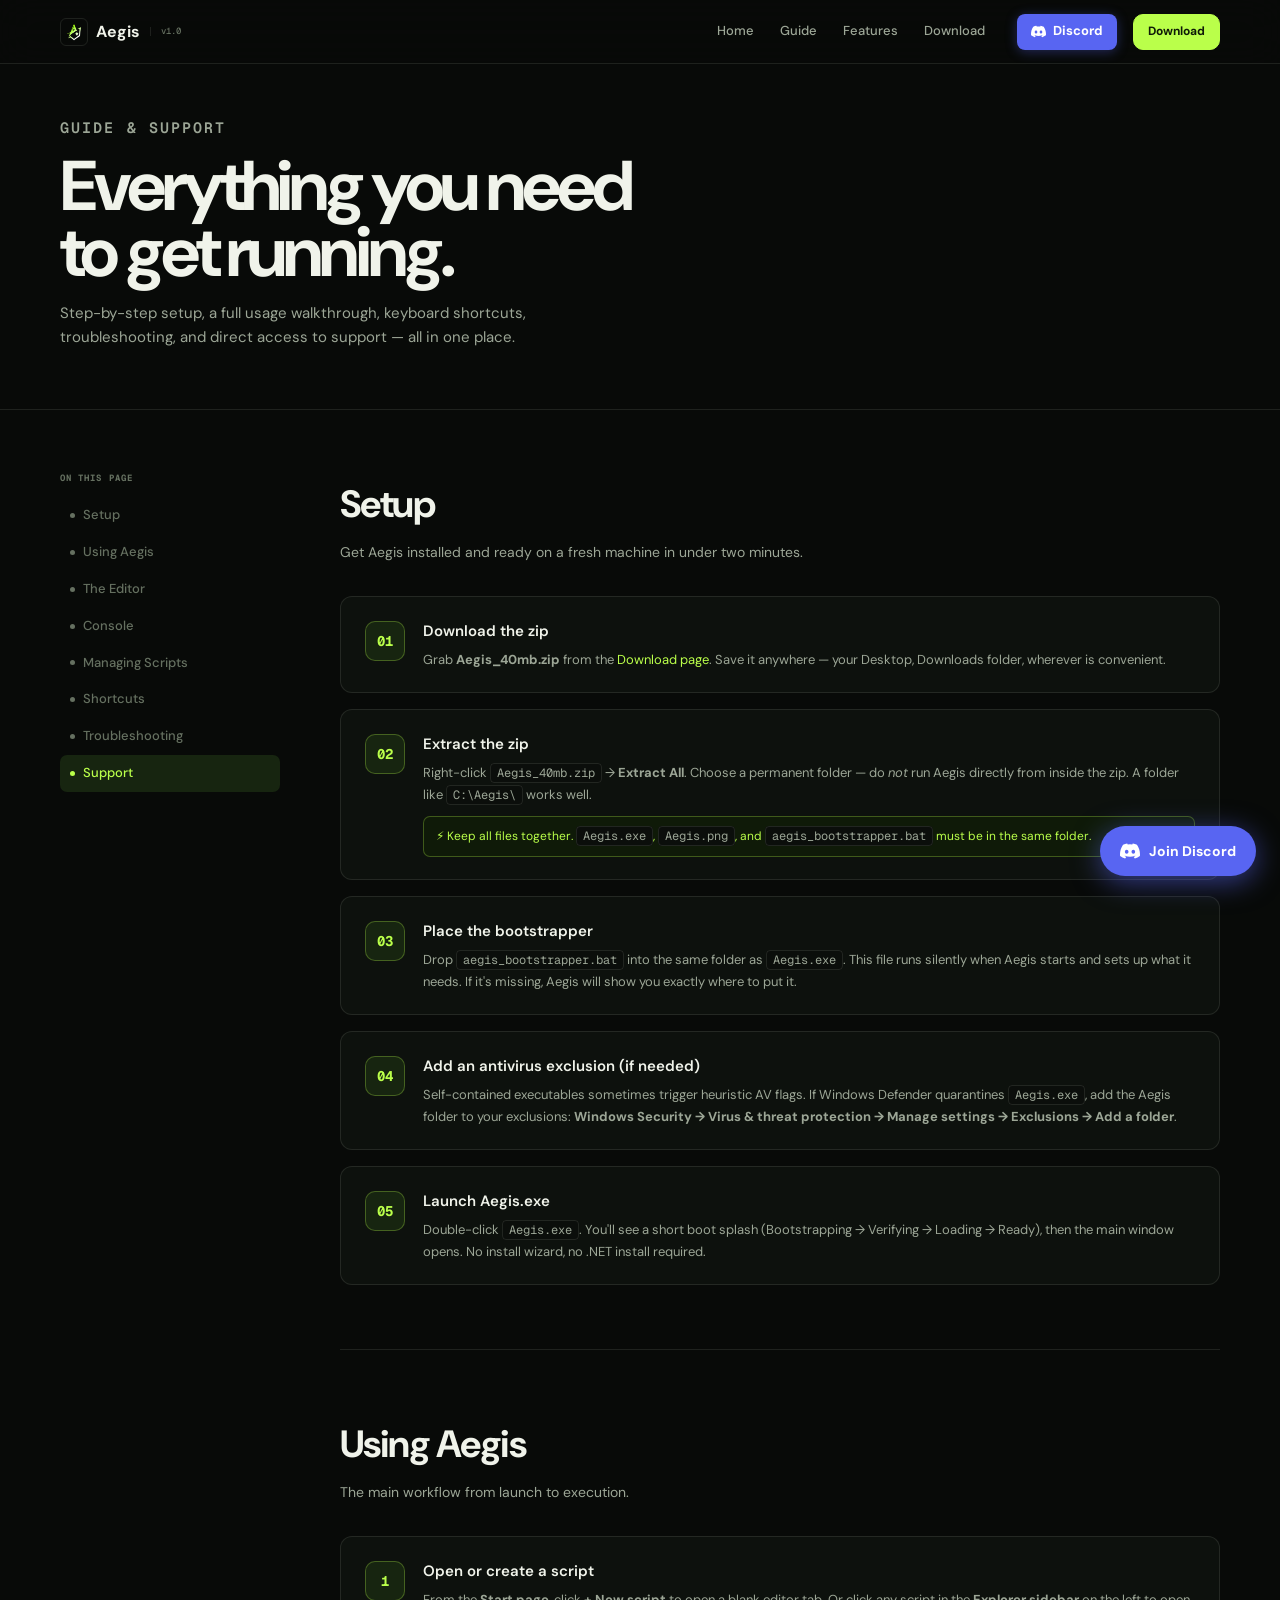
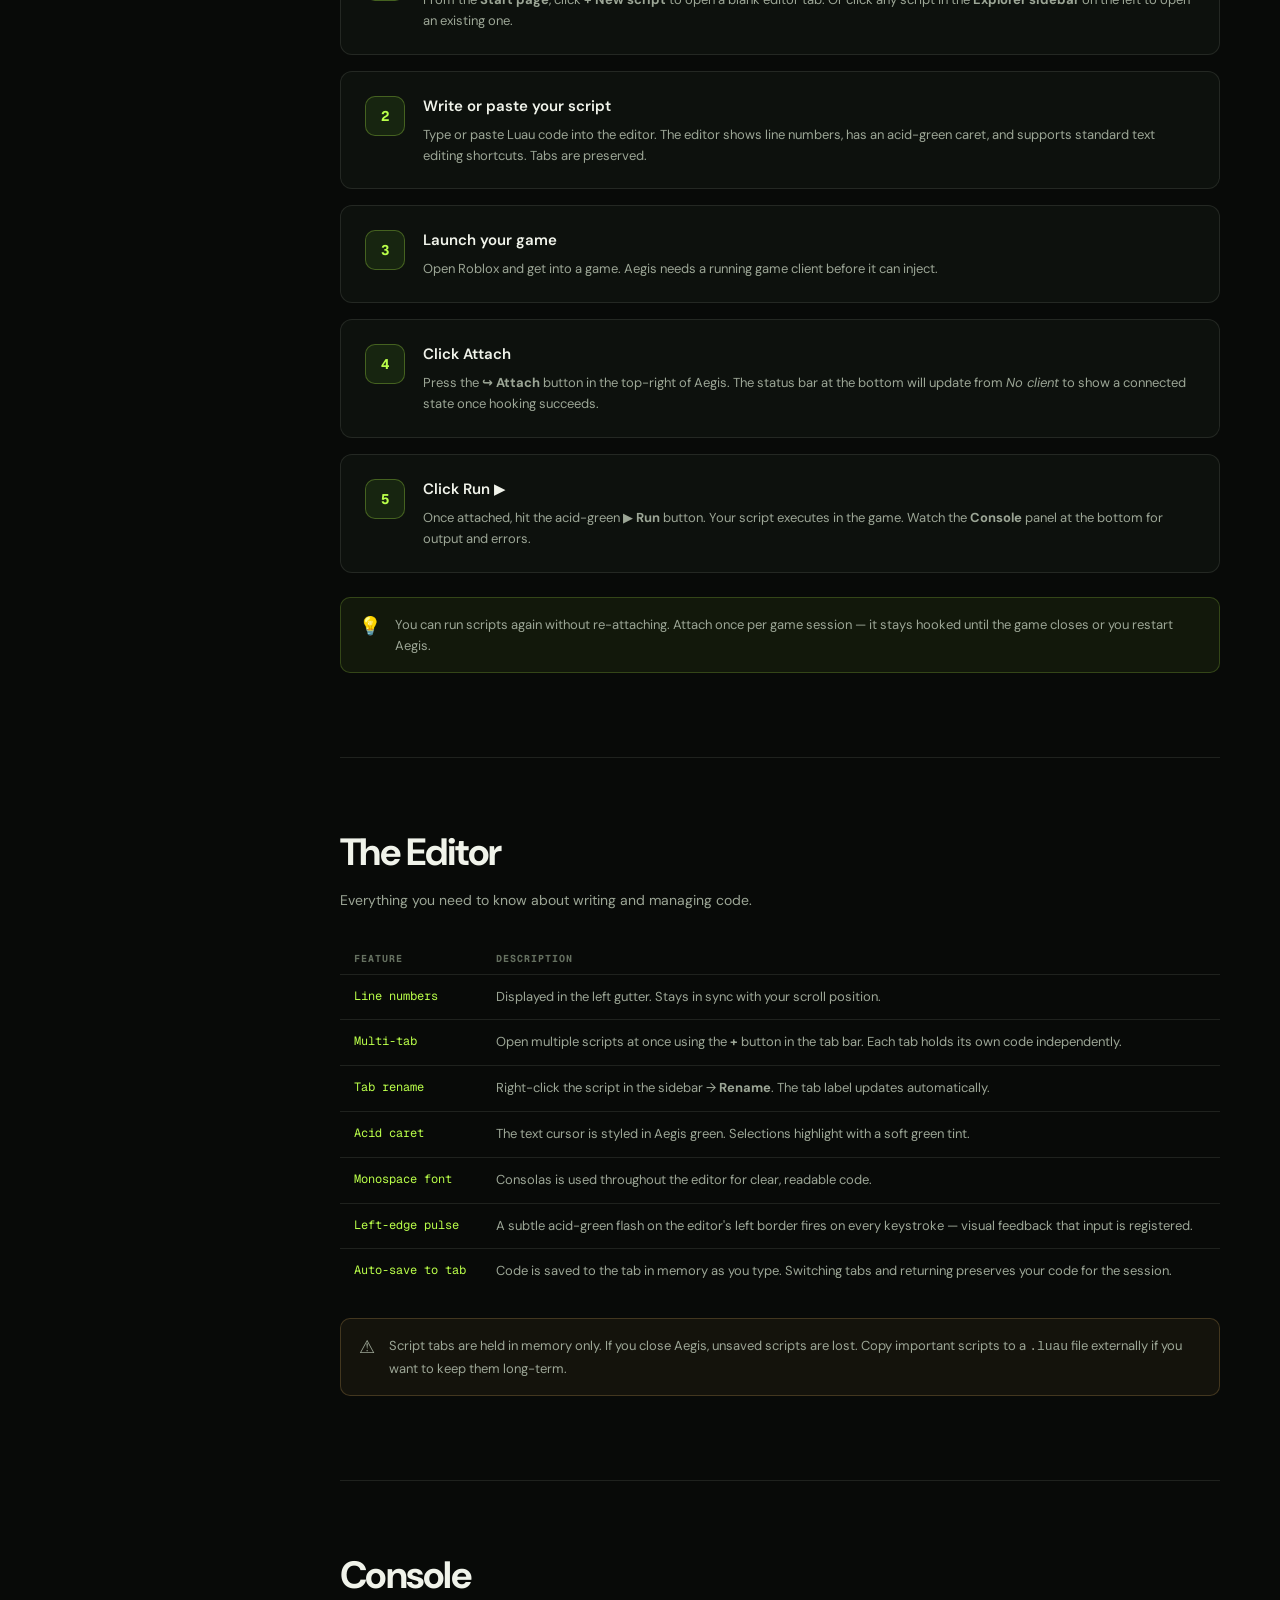
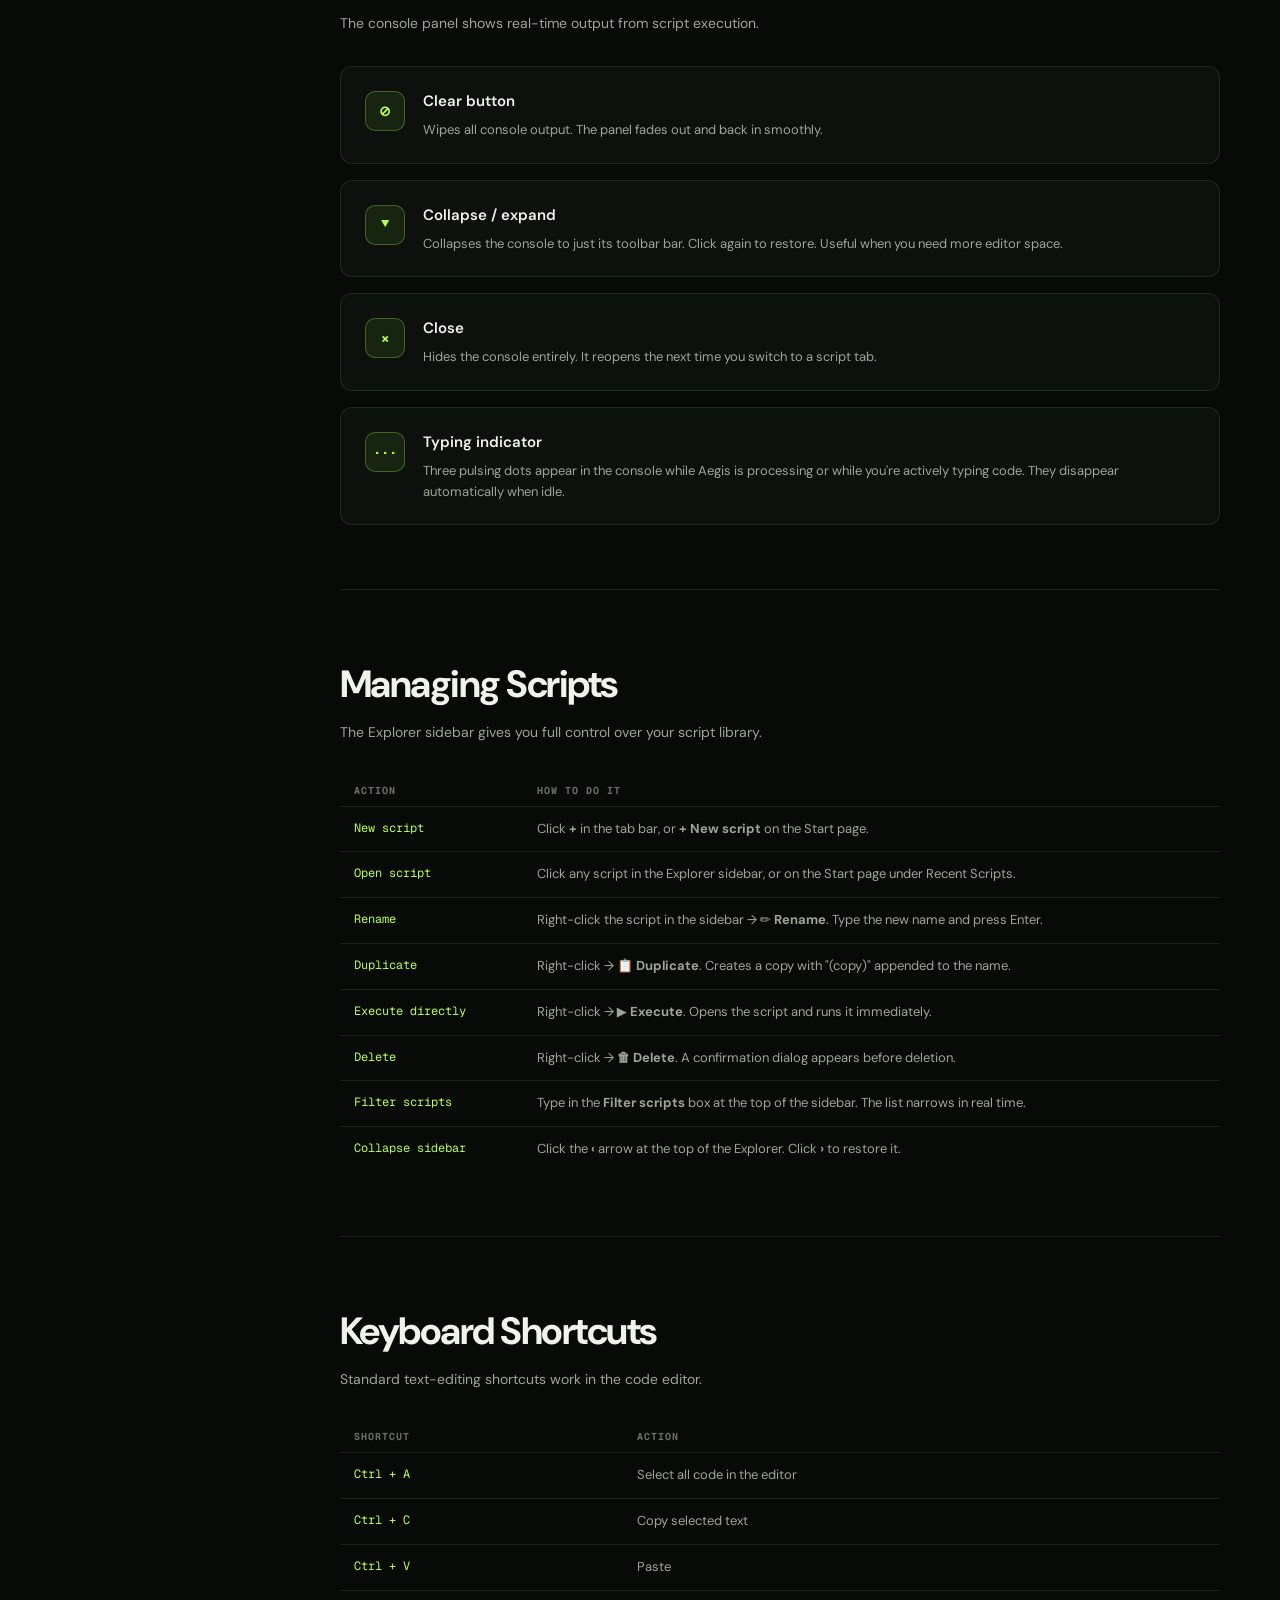
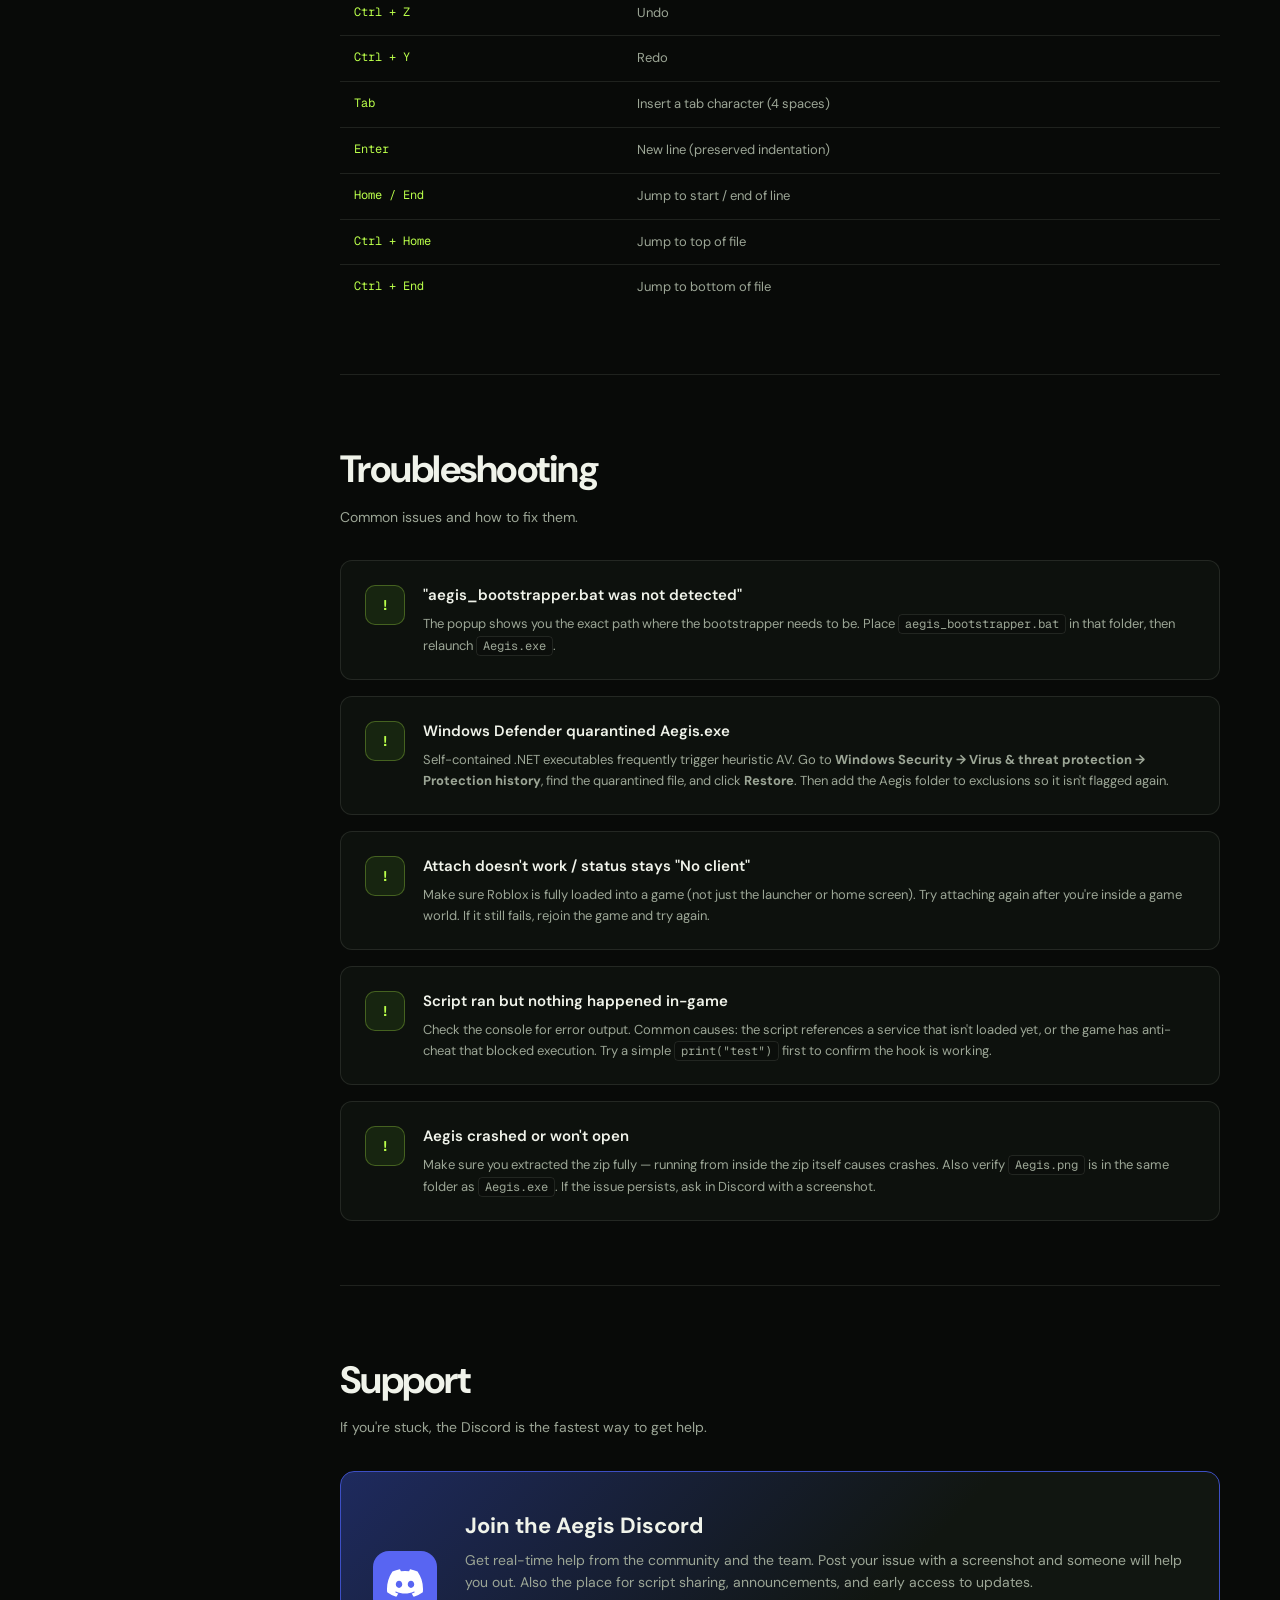
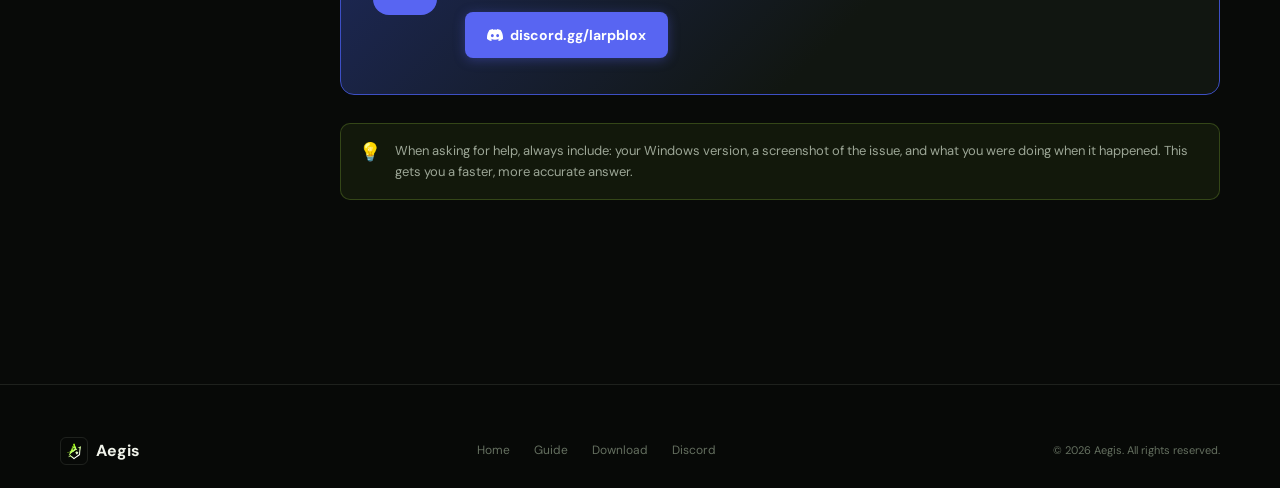
==== commit 012f66db: "Add files via upload" ====
--- a/guide.html
+++ b/guide.html
@@ -183,7 +183,7 @@
               <div class="step-card__num">01</div>
               <div>
                 <h3>Download the zip</h3>
-                <p>Grab <strong>Aegis.zip</strong> from the <a href="index.html#download" style="color:var(--acid)">Download page</a>. Save it anywhere — your Desktop, Downloads folder, wherever is convenient.</p>
+                <p>Grab <strong>Aegis_40mb.zip</strong> from the <a href="index.html#download" style="color:var(--acid)">Download page</a>. Save it anywhere — your Desktop, Downloads folder, wherever is convenient.</p>
               </div>
             </div>
 
@@ -191,7 +191,7 @@
               <div class="step-card__num">02</div>
               <div>
                 <h3>Extract the zip</h3>
-                <p>Right-click <code>Aegis.zip</code> → <strong>Extract All</strong>. Choose a permanent folder — do <em>not</em> run Aegis directly from inside the zip. A folder like <code>C:\Aegis\</code> works well.</p>
+                <p>Right-click <code>Aegis_40mb.zip</code> → <strong>Extract All</strong>. Choose a permanent folder — do <em>not</em> run Aegis directly from inside the zip. A folder like <code>C:\Aegis\</code> works well.</p>
                 <div class="note">⚡ Keep all files together. <code>Aegis.exe</code>, <code>Aegis.png</code>, and <code>aegis_bootstrapper.bat</code> must be in the same folder.</div>
               </div>
             </div>
--- a/styles.css
+++ b/styles.css
@@ -1,480 +1,480 @@
-/* ── Reset & tokens ─────────────────────────────── */
-:root {
-  --bg:      #080a08;
-  --panel:   #0d110d;
-  --panel2:  #111611;
-  --surface: #161d16;
-  --hover:   #1c231a;
-  --ink:     #f0f3ea;
-  --muted:   #9ca696;
-  --quiet:   #657060;
-  --acid:    #baff4a;
-  --acid2:   #ccff76;
-  --acid-dim:#172510;
-  --amber:   #ffc96b;
-  --line:    rgba(232,240,225,.10);
-  --line-a:  rgba(186,255,74,.28);
-  --red:     #f38ba8;
-  --font:    'DM Sans', system-ui, sans-serif;
-  --mono:    'Geist Mono', Consolas, monospace;
-  --page:    1160px;
-  --hdr:     64px;
-  --r:       10px;
-}
-
-*,*::before,*::after { box-sizing: border-box; margin: 0; padding: 0; }
-html  { scroll-behavior: smooth; scroll-padding-top: calc(var(--hdr) + 20px); }
-body  { background: var(--bg); color: var(--ink); font-family: var(--font); line-height: 1.6; overflow-x: hidden; }
-img   { display: block; max-width: 100%; }
-a     { color: inherit; text-decoration: none; }
-button,input,textarea { font: inherit; color: inherit; }
-button { cursor: pointer; background: none; border: none; }
-[hidden] { display: none !important; }
-::selection { background: var(--acid); color: #0b0e07; }
-
-.skip-link { position: fixed; z-index: 200; top: 8px; left: 8px; padding: 8px 14px;
-  background: var(--acid); color: #0b0e07; font-weight: 700; font-size: 12px;
-  transform: translateY(-200%); transition: transform .2s; }
-.skip-link:focus { transform: none; }
-
-.container { width: min(var(--page), calc(100% - 40px)); margin-inline: auto; }
-.section    { padding: 110px 0; }
-.section--border { border-block: 1px solid var(--line); }
-
-.eyebrow { font: 600 10px/1 var(--mono); letter-spacing: .14em; color: var(--acid);
-  text-transform: uppercase; margin-bottom: 18px; }
-.acid    { color: var(--acid); }
-
-/* ── Buttons ─────────────────────────────────────── */
-.btn {
-  display: inline-flex; align-items: center; gap: 8px;
-  padding: 0 20px; height: 44px;
-  background: var(--acid); color: #0f1a08;
-  font-weight: 700; font-size: 13px;
-  border-radius: var(--r);
-  border: 1px solid var(--acid);
-  transition: background .16s, transform .16s;
-}
-.btn svg { width: 15px; height: 15px; stroke: currentColor; fill: none; stroke-width: 2; stroke-linecap: round; stroke-linejoin: round; }
-.btn:hover { background: var(--acid2); transform: translateY(-1px); }
-.btn--sm  { height: 36px; padding-inline: 14px; font-size: 12px; }
-.btn--lg  { height: 50px; padding-inline: 24px; font-size: 14px; }
-.btn--ghost { background: transparent; color: var(--ink); border-color: var(--line); }
-.btn--ghost:hover { background: var(--acid-dim); border-color: var(--line-a); color: var(--acid); transform: translateY(-1px); }
-.txt-link { font-size: 13px; font-weight: 500; color: var(--muted); transition: color .16s; }
-.txt-link:hover { color: var(--ink); }
-
-/* ── Header ──────────────────────────────────────── */
-.site-header {
-  position: fixed; inset: 0 0 auto; z-index: 100;
-  height: var(--hdr); background: rgba(8,10,8,.88);
-  border-bottom: 1px solid var(--line);
-  backdrop-filter: blur(18px);
-  transition: border-color .3s;
-}
-.site-header::after {
-  content: ''; position: absolute; bottom: -1px; left: 0; right: 0; height: 1px;
-  background: var(--acid); transform: scaleX(var(--scroll-p,0)); transform-origin: left;
-  transition: transform .1s linear;
-}
-.header__inner { display: flex; height: 100%; align-items: center; gap: 32px; }
-
-.brand { display: inline-flex; align-items: center; gap: 8px; font-weight: 700; font-size: 16px; }
-.brand__mark { display: grid; width: 28px; height: 28px; place-items: center;
-  border: 1px solid var(--line); border-radius: 6px; }
-.brand__mark img { width: 20px; height: 20px; object-fit: contain; }
-.brand__ver  { font: 500 9px/1 var(--mono); color: var(--quiet); padding-left: 10px;
-  border-left: 1px solid var(--line); margin-left: 2px; }
-
-.desk-nav { display: flex; gap: 26px; margin-left: auto; }
-.desk-nav a { font-size: 13px; font-weight: 500; color: var(--muted); transition: color .16s; position: relative; }
-.desk-nav a:hover { color: var(--ink); }
-.header__actions { display: flex; align-items: center; gap: 16px; }
-
-.ham { display: none; width: 38px; height: 38px; place-items: center;
-  border: 1px solid var(--line); border-radius: 7px; }
-.ham svg { width: 18px; height: 18px; stroke: var(--ink); fill: none; stroke-width: 2;
-  stroke-linecap: round; }
-.ham__close { display: none; }
-.ham[aria-expanded="true"] .ham__open  { display: none; }
-.ham[aria-expanded="true"] .ham__close { display: block; }
-
-.mob-nav { position: fixed; z-index: 99; top: var(--hdr); left: 0; right: 0;
-  padding: 16px 20px 24px; background: rgba(8,10,8,.98);
-  border-bottom: 1px solid var(--line); }
-.mob-nav a { display: block; padding: 12px 2px; border-bottom: 1px solid var(--line);
-  font-weight: 600; color: var(--muted); }
-.mob-nav a:hover { color: var(--acid); }
-.mob-nav__ctas { display: grid; grid-template-columns: 1fr 1.4fr; gap: 8px; margin-top: 16px; }
-.mob-nav__ctas a:first-child { display: grid; place-items: center; height: 44px;
-  border: 1px solid var(--line); border-radius: var(--r); }
-
-/* ── Hero ─────────────────────────────────────────── */
-.hero { padding: 140px 0 60px; }
-.hero__grid { display: grid; grid-template-columns: minmax(0,.9fr) minmax(0,1.1fr);
-  gap: 60px; align-items: center; min-height: 560px; }
-
-.hero__copy h1 { font-size: clamp(52px,6vw,82px); font-weight: 700;
-  line-height: .94; letter-spacing: -.058em; margin-bottom: 22px; }
-.hero__lead { max-width: 500px; color: var(--muted); font-size: 15px; line-height: 1.7;
-  margin-bottom: 28px; }
-.hero__ctas { display: flex; flex-wrap: wrap; gap: 10px; margin-bottom: 30px; }
-.hero__pills { display: grid; grid-template-columns: repeat(4,1fr); list-style: none;
-  border-top: 1px solid var(--line); }
-.hero__pills div { padding: 12px 8px 0 0; }
-.hero__pills div + div { padding-left: 12px; border-left: 1px solid var(--line); }
-.hero__pills dt { font: 500 8px/1 var(--mono); letter-spacing: .08em; color: var(--quiet);
-  text-transform: uppercase; margin-bottom: 5px; }
-.hero__pills dd { font: 500 11px/1 var(--mono); color: var(--muted); }
-
-/* ── UI Shell (hero interactive demo) ────────────── */
-.ui-shell {
-  background: var(--panel); border: 1px solid var(--line-a); border-radius: 12px;
-  overflow: hidden; box-shadow: 0 28px 80px rgba(0,0,0,.5), 0 0 0 1px rgba(186,255,74,.06);
-  position: relative;
-}
-.ui-shell__bar {
-  display: flex; align-items: center; gap: 10px; height: 32px; padding: 0 12px;
-  background: #0b0e0b; border-bottom: 1px solid var(--line); font-size: 11px; color: var(--quiet);
-}
-.ui-shell__dot { width: 10px; height: 10px; border-radius: 50%; background: #2c342a; }
-.ui-shell__dot--red { background: var(--red); }
-.ui-shell__title { font: 600 11px var(--mono); color: var(--muted); margin-left: 8px; }
-.ui-shell__addr  { font: 400 10px var(--mono); margin-left: auto; }
-
-.ui-tabs {
-  display: flex; align-items: flex-end; height: 36px;
-  background: var(--bg); border-bottom: 1px solid var(--line); padding-left: 4px;
-}
-.ui-tab {
-  height: 34px; padding: 0 13px; font-size: 11px; border-radius: 7px 7px 0 0;
-  border: none; border-bottom: 2px solid transparent; cursor: pointer; white-space: nowrap;
-  transition: background .15s, color .15s; background: transparent; color: var(--quiet);
-}
-.ui-tab--active { background: var(--panel); border-bottom-color: var(--acid); color: var(--ink); }
-.ui-tab__x { margin-left: 6px; opacity: .5; }
-.ui-tab--plus { display: flex; align-items: center; padding: 0 10px; font-size: 15px; color: var(--quiet); }
-.ui-tabs__right { margin-left: auto; display: flex; align-items: center; padding: 0 8px 4px; }
-.ui-btn-attach { height: 26px; padding: 0 12px; font-size: 11px; font-weight: 600;
-  border: 1px solid var(--line); border-radius: 7px; color: var(--muted);
-  transition: border-color .15s, color .15s; }
-.ui-btn-attach:hover { border-color: var(--line-a); color: var(--acid); }
-
-.ui-body { display: grid; grid-template-columns: 160px 1fr; height: 320px; }
-
-.ui-sidebar { background: var(--bg); border-right: 1px solid var(--line);
-  font-size: 11px; overflow-y: auto; display: flex; flex-direction: column; }
-.ui-sidebar__head { display: flex; align-items: center; justify-content: space-between;
-  padding: 10px 12px 6px; font-weight: 600; font-size: 12px; }
-.ui-icon-btn { width: 22px; height: 22px; border-radius: 5px; font-size: 13px;
-  color: var(--quiet); transition: background .15s; }
-.ui-icon-btn:hover { background: var(--hover); }
-.ui-filter { display: flex; align-items: center; gap: 6px; margin: 4px 8px 8px;
-  background: var(--surface); border: 1px solid var(--line); border-radius: 7px; padding: 5px 8px; }
-.ui-filter__icon { font-size: 9px; opacity: .5; }
-.ui-filter__placeholder { font-size: 11px; color: var(--quiet); }
-.ui-tree { flex: 1; padding: 0 4px 8px; }
-.ui-tree__section { padding: 6px 10px 3px; font: 600 9px var(--mono); color: var(--quiet); letter-spacing: .1em; }
-.ui-tree__item { display: flex; align-items: center; gap: 6px; padding: 5px 10px;
-  border-radius: 6px; cursor: pointer; color: var(--muted); transition: background .14s, color .14s; }
-.ui-tree__item:hover,
-.ui-tree__item--active { background: var(--hover); color: var(--ink); }
-.ui-tree__empty { padding: 4px 10px; font-style: italic; color: var(--quiet); font-size: 10px; }
-
-.ui-page { flex: 1; overflow: hidden; }
-.ui-page--hidden { display: none; }
-
-.ui-start__content { padding: 28px 28px 0; }
-.ui-start__title { font-size: 26px; font-weight: 700; margin-bottom: 4px; }
-.ui-start__sub   { font-size: 12px; color: var(--muted); margin-bottom: 24px; }
-.ui-start__section-label { font: 700 9px var(--mono); letter-spacing: .12em; color: var(--quiet);
-  text-transform: uppercase; margin-bottom: 8px; }
-.ui-start__action { display: flex; align-items: center; gap: 8px; width: 100%; padding: 8px 10px;
-  border-radius: 8px; font-size: 12px; color: var(--muted); text-align: left;
-  transition: background .14s, color .14s; }
-.ui-start__action:hover { background: var(--hover); color: var(--ink); }
-.ui-start__action-icon { font-size: 14px; }
-
-.ui-tip { position: absolute; top: 68px; right: 12px; width: 190px;
-  background: var(--surface); border: 1px solid var(--line); border-radius: 9px; padding: 14px; }
-.ui-tip__label { font: 700 8px var(--mono); color: var(--quiet); letter-spacing: .1em;
-  text-transform: uppercase; margin-bottom: 8px; }
-.ui-tip p { font-size: 11px; color: var(--muted); line-height: 1.6; }
-.ui-tip code { font: 11px var(--mono); color: var(--acid); }
-
-.ui-editor { display: flex; flex-direction: column; height: 100%; }
-.ui-editor__crumb { padding: 6px 14px; border-bottom: 1px solid var(--line);
-  font-size: 11px; color: var(--muted); }
-.ui-editor__area { display: grid; grid-template-columns: 42px 1fr; flex: 1; min-height: 0; }
-.ui-editor__gutter { background: var(--bg); border-right: 1px solid var(--line);
-  padding: 10px 8px; text-align: right; font: 500 12px var(--mono); color: var(--quiet);
-  white-space: pre; overflow: hidden; line-height: 1.55; }
-.ui-editor__code { flex: 1; background: transparent; border: none; outline: none; resize: none;
-  padding: 10px 14px; font: 13px/1.55 var(--mono); color: var(--ink); caret-color: var(--acid);
-  white-space: pre; overflow: auto; }
-
-.ui-console { background: var(--bg); border-top: 1px solid var(--line); }
-.ui-console__bar { display: flex; align-items: center; justify-content: space-between;
-  height: 28px; padding: 0 12px; border-bottom: 1px solid var(--line);
-  font: 700 9px var(--mono); letter-spacing: .1em; color: var(--muted); }
-.ui-console__controls { display: flex; gap: 2px; }
-.ui-console__output { padding: 7px 12px; font: 12px var(--mono); color: var(--muted);
-  max-height: 56px; overflow-y: auto; }
-.ui-console__line { line-height: 1.6; }
-.ui-console__typing { display: flex; gap: 5px; padding: 4px 12px 6px; }
-
-.ui-statusbar { display: flex; align-items: center; justify-content: space-between;
-  height: 22px; padding: 0 12px; background: var(--bg); border-top: 1px solid var(--line);
-  font: 10px var(--mono); color: var(--quiet); }
-.ui-statusbar__client { display: flex; align-items: center; gap: 5px; }
-.ui-statusbar__dot { width: 6px; height: 6px; border-radius: 50%; background: var(--red); }
-
-/* ── Typing dots (shared) ─────────────────────────── */
-.dot { display: inline-block; width: 5px; height: 5px; border-radius: 50%;
-  background: var(--acid); opacity: .15; animation: pulse 1.2s ease-in-out infinite; }
-.dot:nth-child(2) { animation-delay: .2s; }
-.dot:nth-child(3) { animation-delay: .4s; }
-@keyframes pulse { 0%,100% { opacity: .15; } 50% { opacity: 1; } }
-
-/* ── Features grid ─────────────────────────────────── */
-.feat-grid { display: grid; grid-template-columns: repeat(3,1fr); gap: 1px;
-  border: 1px solid var(--line); list-style: none; }
-.feat-grid li { padding: 30px; border-left: 1px solid var(--line); }
-.feat-grid li:nth-child(1),
-.feat-grid li:nth-child(4) { border-left: none; }
-.feat-icon { width: 44px; height: 44px; display: grid; place-items: center;
-  border: 1px solid var(--line-a); color: var(--acid); border-radius: 9px;
-  margin-bottom: 20px; }
-.feat-icon svg { width: 20px; height: 20px; stroke: currentColor; fill: none;
-  stroke-width: 1.8; stroke-linecap: round; stroke-linejoin: round; }
-.feat-grid h3 { font-size: 17px; font-weight: 600; letter-spacing: -.02em; margin-bottom: 8px; }
-.feat-grid p  { font-size: 13px; color: var(--muted); }
-
-/* ── Demo section ──────────────────────────────────── */
-.demo-shell { border: 1px solid var(--line); border-radius: 12px; overflow: hidden;
-  background: var(--panel); }
-.demo-shell__tabs { display: flex; gap: 2px; padding: 10px 10px 0; border-bottom: 1px solid var(--line); }
-.demo-tab { height: 34px; padding: 0 16px; font-size: 12px; font-weight: 600;
-  border-radius: 7px 7px 0 0; border-bottom: 2px solid transparent;
-  color: var(--quiet); transition: color .15s, border-color .15s; }
-.demo-tab:hover { color: var(--muted); }
-.demo-tab--active { color: var(--acid); border-bottom-color: var(--acid); }
-.demo-panel { padding: 28px; }
-.demo-panel--hidden { display: none; }
-
-.demo-mockup--start { float: left; width: 240px; }
-.demo-mockup .dm-title { font-size: 28px; font-weight: 700; margin-bottom: 4px; }
-.demo-mockup .dm-sub   { font-size: 12px; color: var(--muted); margin-bottom: 20px; }
-.demo-mockup .dm-label { font: 700 9px var(--mono); letter-spacing: .12em; color: var(--quiet);
-  text-transform: uppercase; margin-bottom: 8px; }
-.demo-mockup .dm-action { display: flex; align-items: center; gap: 8px; padding: 8px 10px;
-  border-radius: 8px; font-size: 13px; color: var(--muted); cursor: pointer;
-  transition: background .14s, color .14s; }
-.demo-mockup .dm-action:hover,
-.dm-action--highlight { background: var(--hover); color: var(--acid); }
-.demo-tip { overflow: hidden; }
-.demo-tip__card { background: var(--surface); border: 1px solid var(--line);
-  border-radius: 10px; padding: 18px; max-width: 320px; float: right; }
-.demo-tip__label { font: 700 9px var(--mono); letter-spacing: .1em; color: var(--quiet);
-  text-transform: uppercase; margin-bottom: 10px; }
-.demo-tip__card p { font-size: 12px; color: var(--muted); line-height: 1.65; }
-.demo-tip__card code { font-family: var(--mono); font-size: 11px; color: var(--acid); }
-
-.demo-editor-wrap { display: flex; flex-direction: column; border: 1px solid var(--line);
-  border-radius: 8px; overflow: hidden; }
-.demo-editor-crumb { padding: 7px 14px; background: var(--surface);
-  border-bottom: 1px solid var(--line); font-size: 12px; color: var(--muted); }
-.demo-editor-body { display: grid; grid-template-columns: 42px 1fr; background: var(--panel2); }
-.demo-gutter { padding: 10px 8px; text-align: right; font: 12px/1.55 var(--mono);
-  color: var(--quiet); background: var(--panel); border-right: 1px solid var(--line);
-  white-space: pre; }
-.demo-code { background: transparent; border: none; outline: none; resize: none;
-  padding: 10px 14px; font: 13px/1.55 var(--mono); color: var(--ink);
-  caret-color: var(--acid); min-height: 100px; }
-.demo-console { background: var(--bg); border-top: 1px solid var(--line); }
-.demo-console-bar { display: flex; align-items: center; justify-content: space-between;
-  padding: 6px 12px; border-bottom: 1px solid var(--line);
-  font: 700 9px var(--mono); letter-spacing: .1em; color: var(--muted); }
-.demo-run-btn { height: 24px; padding: 0 12px; background: var(--acid); color: #0f1a08;
-  font-size: 11px; font-weight: 700; border-radius: 6px; transition: background .15s; }
-.demo-run-btn:hover { background: var(--acid2); }
-.demo-console-out { padding: 8px 12px; font: 12px/1.6 var(--mono); color: var(--muted);
-  min-height: 48px; }
-.demo-console-line { display: block; }
-.demo-typing { display: flex; gap: 5px; padding: 4px 12px 8px; }
-
-.demo-ctx-wrap { display: grid; grid-template-columns: 200px auto 1fr; gap: 24px; align-items: start; }
-.demo-ctx-sidebar { background: var(--bg); border: 1px solid var(--line); border-radius: 8px;
-  overflow: hidden; font-size: 12px; }
-.demo-ctx-section { padding: 8px 12px 4px; font: 700 9px var(--mono);
-  letter-spacing: .1em; color: var(--quiet); text-transform: uppercase; }
-.demo-ctx-item { padding: 7px 14px; color: var(--muted); cursor: pointer;
-  transition: background .14s; }
-.demo-ctx-item:hover { background: var(--hover); }
-.demo-ctx-item--selected { background: var(--hover); color: var(--ink); }
-.demo-ctx-menu { background: var(--surface); border: 1px solid var(--line);
-  border-radius: 10px; overflow: hidden; min-width: 180px;
-  box-shadow: 0 16px 40px rgba(0,0,0,.45); }
-.demo-ctx-btn { display: flex; align-items: center; gap: 8px; width: 100%;
-  padding: 9px 16px; font-size: 12px; color: var(--muted); text-align: left;
-  transition: background .12s, color .12s; }
-.demo-ctx-btn:hover { background: var(--hover); color: var(--ink); }
-.demo-ctx-btn--danger { color: var(--red); }
-.demo-ctx-btn--danger:hover { background: rgba(243,139,168,.08); }
-.demo-ctx-sep { border: none; border-top: 1px solid var(--line); margin: 3px 0; }
-.demo-ctx-hint { font-size: 12px; color: var(--quiet); line-height: 1.6; padding-top: 8px; }
-
-/* ── Steps ─────────────────────────────────────────── */
-.steps { display: grid; grid-template-columns: repeat(3,1fr); gap: 0;
-  list-style: none; border: 1px solid var(--line); }
-.steps li { padding: 30px; position: relative; }
-.steps li + li { border-left: 1px solid var(--line); }
-.step-num { position: absolute; top: 26px; right: 26px; font: 500 10px var(--mono);
-  color: #4a5648; }
-.step-icon { width: 44px; height: 44px; display: grid; place-items: center;
-  border: 1px solid var(--line-a); color: var(--acid); border-radius: 9px; margin-bottom: 40px; }
-.step-icon svg { width: 20px; height: 20px; stroke: currentColor; fill: none;
-  stroke-width: 1.8; stroke-linecap: round; stroke-linejoin: round; }
-.steps h3 { font-size: 18px; font-weight: 600; letter-spacing: -.022em; margin-bottom: 8px; }
-.steps p  { font-size: 13px; color: var(--muted); }
-.steps code { font-family: var(--mono); font-size: 12px; color: var(--muted); }
-
-/* ── Download ──────────────────────────────────────── */
-.dl-grid { display: grid; grid-template-columns: 1fr 400px; gap: 100px; align-items: center; }
-.dl-copy h2 { font-size: clamp(40px,5vw,64px); font-weight: 700; letter-spacing: -.055em;
-  line-height: .96; margin-bottom: 14px; }
-.dl-copy p  { color: var(--muted); font-size: 15px; margin-bottom: 28px; }
-.dl-list    { list-style: none; border-top: 1px solid var(--line); }
-.dl-list li { padding: 11px 0; color: var(--muted); font-size: 13px;
-  border-bottom: 1px solid var(--line); }
-.dl-list li::before { content: '— '; color: var(--acid); margin-right: 6px; }
-
-.dl-card { background: var(--panel); border: 1px solid var(--line-a); border-radius: 12px;
-  padding: 28px; box-shadow: 0 20px 60px rgba(0,0,0,.3); }
-.dl-card__top { display: flex; align-items: center; justify-content: space-between;
-  margin-bottom: 28px; }
-.dl-logo { width: 54px; height: 54px; display: grid; place-items: center;
-  border: 1px solid var(--line); border-radius: 10px; }
-.dl-logo img { width: 40px; height: 40px; object-fit: contain; }
-.dl-status { display: flex; align-items: center; gap: 6px; font: 500 10px var(--mono);
-  color: var(--muted); text-transform: uppercase; }
-.dl-status__dot { width: 6px; height: 6px; border-radius: 50%; background: var(--acid);
-  box-shadow: 0 0 8px var(--acid); }
-.dl-card__label { font: 500 9px var(--mono); letter-spacing: .12em; color: var(--acid);
-  text-transform: uppercase; margin-bottom: 8px; }
-.dl-card__ver  { font-size: 34px; font-weight: 700; letter-spacing: -.04em;
-  line-height: 1; margin-bottom: 8px; }
-.dl-card__desc { font-size: 13px; color: var(--muted); margin-bottom: 22px; }
-.dl-card .btn  { width: 100%; justify-content: center; }
-.dl-hash { margin-top: 16px; padding: 12px; background: var(--bg);
-  border: 1px solid var(--line); border-radius: 7px; display: grid;
-  grid-template-columns: auto 1fr; gap: 6px 12px; align-items: center; }
-.dl-hash__label { font: 500 8px var(--mono); letter-spacing: .1em;
-  color: var(--acid); text-transform: uppercase; }
-.dl-hash__val   { font: 11px var(--mono); color: var(--quiet);
-  overflow-wrap: anywhere; }
-
-/* ── FAQ ───────────────────────────────────────────── */
-.faq-grid { display: grid; grid-template-columns: .6fr 1.4fr; gap: 80px; align-items: start; }
-.faq-intro { position: sticky; top: calc(var(--hdr) + 20px); }
-.faq-intro h2 { font-size: clamp(32px,4vw,52px); font-weight: 700;
-  letter-spacing: -.05em; margin-bottom: 16px; }
-.plain-link { font: 500 11px var(--mono); color: var(--acid); }
-.plain-link:hover { text-decoration: underline; text-underline-offset: 4px; }
-
-.faq details { border-top: 1px solid var(--line); }
-.faq details:last-child { border-bottom: 1px solid var(--line); }
-.faq summary { display: flex; align-items: center; justify-content: space-between;
-  min-height: 66px; gap: 14px; list-style: none; cursor: pointer; font-size: 14px;
-  font-weight: 600; }
-.faq summary::-webkit-details-marker { display: none; }
-.faq summary span { position: relative; width: 22px; height: 22px; flex-shrink: 0;
-  border: 1px solid var(--line); border-radius: 5px; }
-.faq summary span::before,
-.faq summary span::after { content: ''; position: absolute; background: var(--muted);
-  top: 10px; left: 5px; width: 10px; height: 1px; transition: transform .18s; }
-.faq summary span::after { transform: rotate(90deg); }
-.faq details[open] summary { color: var(--acid); }
-.faq details[open] summary span::after { transform: none; }
-.faq details p { max-width: 600px; margin: -4px 0 20px; color: var(--muted);
-  font-size: 13px; line-height: 1.7; }
-.faq details code { font-family: var(--mono); font-size: 12px; color: var(--muted); }
-
-/* ── Footer ────────────────────────────────────────── */
-.footer { padding: 52px 0 24px; background: #070907;
-  border-top: 1px solid var(--line); }
-.footer__inner { display: flex; align-items: center; flex-wrap: wrap; gap: 24px; }
-.footer__nav { display: flex; gap: 24px; margin: 0 auto; }
-.footer__nav a { font-size: 12px; color: var(--quiet); transition: color .15s; }
-.footer__nav a:hover { color: var(--acid); }
-.footer__copy { font-size: 11px; color: var(--quiet); }
-
-/* ── Section heading ───────────────────────────────── */
-.section-heading { max-width: 680px; margin-bottom: 52px; }
-.section-heading h2 { font-size: clamp(34px,4.5vw,58px); font-weight: 700;
-  letter-spacing: -.052em; margin-bottom: 12px; }
-.section-heading p { color: var(--muted); font-size: 15px; }
-
-/* ── Reveal animation ──────────────────────────────── */
-[data-reveal] { opacity: 0; transform: translateY(18px);
-  transition: opacity .55s ease, transform .55s ease; }
-[data-reveal].visible { opacity: 1; transform: none; }
-
-/* ── Responsive ────────────────────────────────────── */
-@media (max-width: 900px) {
-  .hero__grid { grid-template-columns: 1fr; }
-  .feat-grid  { grid-template-columns: repeat(2,1fr); }
-  .feat-grid li:nth-child(1),
-  .feat-grid li:nth-child(4) { border-left: 1px solid var(--line); }
-  .feat-grid li:nth-child(odd) { border-left: none; }
-  .dl-grid  { grid-template-columns: 1fr; gap: 48px; }
-  .faq-grid { grid-template-columns: 1fr; }
-  .faq-intro { position: static; }
-  .steps    { grid-template-columns: 1fr; }
-  .steps li + li { border-left: none; border-top: 1px solid var(--line); }
-  .desk-nav { display: none; }
-  .header__actions .btn { display: none; }
-  .ham { display: grid; }
-}
-@media (max-width: 600px) {
-  .feat-grid { grid-template-columns: 1fr; }
-  .feat-grid li { border-left: none !important; }
-  .hero__pills { grid-template-columns: repeat(2,1fr); }
-  .demo-ctx-wrap { grid-template-columns: 1fr; }
-}
-
-
-/* ── Header Discord button ─────────────────────────── */
-.btn-discord {
-  display: inline-flex; align-items: center; gap: 7px;
-  padding: 0 14px; height: 36px;
-  background: #5865F2; color: #fff;
-  border-radius: 8px; font-size: 13px; font-weight: 700;
-  text-decoration: none;
-  transition: background .16s, transform .16s, box-shadow .16s;
-  box-shadow: 0 2px 12px rgba(88,101,242,.35);
-}
-.btn-discord:hover {
-  background: #4752C4;
-  transform: translateY(-1px);
-  box-shadow: 0 4px 18px rgba(88,101,242,.5);
-}
-
-/* ── Floating Discord FAB ───────────────────────────── */
-.dc-fab {
-  position: fixed; bottom: 24px; right: 24px; z-index: 200;
-  display: flex; align-items: center; gap: 9px;
-  padding: 0 20px; height: 50px;
-  background: #5865F2; color: #fff;
-  border-radius: 25px;
-  font-size: 14px; font-weight: 700;
-  box-shadow: 0 6px 28px rgba(88,101,242,.55);
-  transition: transform .18s, box-shadow .18s, background .18s;
-  text-decoration: none;
-}
-.dc-fab svg { width: 20px; height: 20px; flex-shrink: 0; display: block; }
-.dc-fab:hover {
-  background: #4752C4;
-  transform: translateY(-3px);
-  box-shadow: 0 12px 36px rgba(88,101,242,.65);
-}
+/* ── Reset & tokens ─────────────────────────────── */
+:root {
+  --bg:      #080a08;
+  --panel:   #0d110d;
+  --panel2:  #111611;
+  --surface: #161d16;
+  --hover:   #1c231a;
+  --ink:     #f0f3ea;
+  --muted:   #9ca696;
+  --quiet:   #657060;
+  --acid:    #baff4a;
+  --acid2:   #ccff76;
+  --acid-dim:#172510;
+  --amber:   #ffc96b;
+  --line:    rgba(232,240,225,.10);
+  --line-a:  rgba(186,255,74,.28);
+  --red:     #f38ba8;
+  --font:    'DM Sans', system-ui, sans-serif;
+  --mono:    'Geist Mono', Consolas, monospace;
+  --page:    1160px;
+  --hdr:     64px;
+  --r:       10px;
+}
+
+*,*::before,*::after { box-sizing: border-box; margin: 0; padding: 0; }
+html  { scroll-behavior: smooth; scroll-padding-top: calc(var(--hdr) + 20px); }
+body  { background: var(--bg); color: var(--ink); font-family: var(--font); line-height: 1.6; overflow-x: hidden; }
+img   { display: block; max-width: 100%; }
+a     { color: inherit; text-decoration: none; }
+button,input,textarea { font: inherit; color: inherit; }
+button { cursor: pointer; background: none; border: none; }
+[hidden] { display: none !important; }
+::selection { background: var(--acid); color: #0b0e07; }
+
+.skip-link { position: fixed; z-index: 200; top: 8px; left: 8px; padding: 8px 14px;
+  background: var(--acid); color: #0b0e07; font-weight: 700; font-size: 12px;
+  transform: translateY(-200%); transition: transform .2s; }
+.skip-link:focus { transform: none; }
+
+.container { width: min(var(--page), calc(100% - 40px)); margin-inline: auto; }
+.section    { padding: 110px 0; }
+.section--border { border-block: 1px solid var(--line); }
+
+.eyebrow { font: 600 10px/1 var(--mono); letter-spacing: .14em; color: var(--acid);
+  text-transform: uppercase; margin-bottom: 18px; }
+.acid    { color: var(--acid); }
+
+/* ── Buttons ─────────────────────────────────────── */
+.btn {
+  display: inline-flex; align-items: center; gap: 8px;
+  padding: 0 20px; height: 44px;
+  background: var(--acid); color: #0f1a08;
+  font-weight: 700; font-size: 13px;
+  border-radius: var(--r);
+  border: 1px solid var(--acid);
+  transition: background .16s, transform .16s;
+}
+.btn svg { width: 15px; height: 15px; stroke: currentColor; fill: none; stroke-width: 2; stroke-linecap: round; stroke-linejoin: round; }
+.btn:hover { background: var(--acid2); transform: translateY(-1px); }
+.btn--sm  { height: 36px; padding-inline: 14px; font-size: 12px; }
+.btn--lg  { height: 50px; padding-inline: 24px; font-size: 14px; }
+.btn--ghost { background: transparent; color: var(--ink); border-color: var(--line); }
+.btn--ghost:hover { background: var(--acid-dim); border-color: var(--line-a); color: var(--acid); transform: translateY(-1px); }
+.txt-link { font-size: 13px; font-weight: 500; color: var(--muted); transition: color .16s; }
+.txt-link:hover { color: var(--ink); }
+
+/* ── Header ──────────────────────────────────────── */
+.site-header {
+  position: fixed; inset: 0 0 auto; z-index: 100;
+  height: var(--hdr); background: rgba(8,10,8,.88);
+  border-bottom: 1px solid var(--line);
+  backdrop-filter: blur(18px);
+  transition: border-color .3s;
+}
+.site-header::after {
+  content: ''; position: absolute; bottom: -1px; left: 0; right: 0; height: 1px;
+  background: var(--acid); transform: scaleX(var(--scroll-p,0)); transform-origin: left;
+  transition: transform .1s linear;
+}
+.header__inner { display: flex; height: 100%; align-items: center; gap: 32px; }
+
+.brand { display: inline-flex; align-items: center; gap: 8px; font-weight: 700; font-size: 16px; }
+.brand__mark { display: grid; width: 28px; height: 28px; place-items: center;
+  border: 1px solid var(--line); border-radius: 6px; }
+.brand__mark img { width: 20px; height: 20px; object-fit: contain; }
+.brand__ver  { font: 500 9px/1 var(--mono); color: var(--quiet); padding-left: 10px;
+  border-left: 1px solid var(--line); margin-left: 2px; }
+
+.desk-nav { display: flex; gap: 26px; margin-left: auto; }
+.desk-nav a { font-size: 13px; font-weight: 500; color: var(--muted); transition: color .16s; position: relative; }
+.desk-nav a:hover { color: var(--ink); }
+.header__actions { display: flex; align-items: center; gap: 16px; }
+
+.ham { display: none; width: 38px; height: 38px; place-items: center;
+  border: 1px solid var(--line); border-radius: 7px; }
+.ham svg { width: 18px; height: 18px; stroke: var(--ink); fill: none; stroke-width: 2;
+  stroke-linecap: round; }
+.ham__close { display: none; }
+.ham[aria-expanded="true"] .ham__open  { display: none; }
+.ham[aria-expanded="true"] .ham__close { display: block; }
+
+.mob-nav { position: fixed; z-index: 99; top: var(--hdr); left: 0; right: 0;
+  padding: 16px 20px 24px; background: rgba(8,10,8,.98);
+  border-bottom: 1px solid var(--line); }
+.mob-nav a { display: block; padding: 12px 2px; border-bottom: 1px solid var(--line);
+  font-weight: 600; color: var(--muted); }
+.mob-nav a:hover { color: var(--acid); }
+.mob-nav__ctas { display: grid; grid-template-columns: 1fr 1.4fr; gap: 8px; margin-top: 16px; }
+.mob-nav__ctas a:first-child { display: grid; place-items: center; height: 44px;
+  border: 1px solid var(--line); border-radius: var(--r); }
+
+/* ── Hero ─────────────────────────────────────────── */
+.hero { padding: 140px 0 60px; }
+.hero__grid { display: grid; grid-template-columns: minmax(0,.9fr) minmax(0,1.1fr);
+  gap: 60px; align-items: center; min-height: 560px; }
+
+.hero__copy h1 { font-size: clamp(52px,6vw,82px); font-weight: 700;
+  line-height: .94; letter-spacing: -.058em; margin-bottom: 22px; }
+.hero__lead { max-width: 500px; color: var(--muted); font-size: 15px; line-height: 1.7;
+  margin-bottom: 28px; }
+.hero__ctas { display: flex; flex-wrap: wrap; gap: 10px; margin-bottom: 30px; }
+.hero__pills { display: grid; grid-template-columns: repeat(4,1fr); list-style: none;
+  border-top: 1px solid var(--line); }
+.hero__pills div { padding: 12px 8px 0 0; }
+.hero__pills div + div { padding-left: 12px; border-left: 1px solid var(--line); }
+.hero__pills dt { font: 500 8px/1 var(--mono); letter-spacing: .08em; color: var(--quiet);
+  text-transform: uppercase; margin-bottom: 5px; }
+.hero__pills dd { font: 500 11px/1 var(--mono); color: var(--muted); }
+
+/* ── UI Shell (hero interactive demo) ────────────── */
+.ui-shell {
+  background: var(--panel); border: 1px solid var(--line-a); border-radius: 12px;
+  overflow: hidden; box-shadow: 0 28px 80px rgba(0,0,0,.5), 0 0 0 1px rgba(186,255,74,.06);
+  position: relative;
+}
+.ui-shell__bar {
+  display: flex; align-items: center; gap: 10px; height: 32px; padding: 0 12px;
+  background: #0b0e0b; border-bottom: 1px solid var(--line); font-size: 11px; color: var(--quiet);
+}
+.ui-shell__dot { width: 10px; height: 10px; border-radius: 50%; background: #2c342a; }
+.ui-shell__dot--red { background: var(--red); }
+.ui-shell__title { font: 600 11px var(--mono); color: var(--muted); margin-left: 8px; }
+.ui-shell__addr  { font: 400 10px var(--mono); margin-left: auto; }
+
+.ui-tabs {
+  display: flex; align-items: flex-end; height: 36px;
+  background: var(--bg); border-bottom: 1px solid var(--line); padding-left: 4px;
+}
+.ui-tab {
+  height: 34px; padding: 0 13px; font-size: 11px; border-radius: 7px 7px 0 0;
+  border: none; border-bottom: 2px solid transparent; cursor: pointer; white-space: nowrap;
+  transition: background .15s, color .15s; background: transparent; color: var(--quiet);
+}
+.ui-tab--active { background: var(--panel); border-bottom-color: var(--acid); color: var(--ink); }
+.ui-tab__x { margin-left: 6px; opacity: .5; }
+.ui-tab--plus { display: flex; align-items: center; padding: 0 10px; font-size: 15px; color: var(--quiet); }
+.ui-tabs__right { margin-left: auto; display: flex; align-items: center; padding: 0 8px 4px; }
+.ui-btn-attach { height: 26px; padding: 0 12px; font-size: 11px; font-weight: 600;
+  border: 1px solid var(--line); border-radius: 7px; color: var(--muted);
+  transition: border-color .15s, color .15s; }
+.ui-btn-attach:hover { border-color: var(--line-a); color: var(--acid); }
+
+.ui-body { display: grid; grid-template-columns: 160px 1fr; height: 320px; }
+
+.ui-sidebar { background: var(--bg); border-right: 1px solid var(--line);
+  font-size: 11px; overflow-y: auto; display: flex; flex-direction: column; }
+.ui-sidebar__head { display: flex; align-items: center; justify-content: space-between;
+  padding: 10px 12px 6px; font-weight: 600; font-size: 12px; }
+.ui-icon-btn { width: 22px; height: 22px; border-radius: 5px; font-size: 13px;
+  color: var(--quiet); transition: background .15s; }
+.ui-icon-btn:hover { background: var(--hover); }
+.ui-filter { display: flex; align-items: center; gap: 6px; margin: 4px 8px 8px;
+  background: var(--surface); border: 1px solid var(--line); border-radius: 7px; padding: 5px 8px; }
+.ui-filter__icon { font-size: 9px; opacity: .5; }
+.ui-filter__placeholder { font-size: 11px; color: var(--quiet); }
+.ui-tree { flex: 1; padding: 0 4px 8px; }
+.ui-tree__section { padding: 6px 10px 3px; font: 600 9px var(--mono); color: var(--quiet); letter-spacing: .1em; }
+.ui-tree__item { display: flex; align-items: center; gap: 6px; padding: 5px 10px;
+  border-radius: 6px; cursor: pointer; color: var(--muted); transition: background .14s, color .14s; }
+.ui-tree__item:hover,
+.ui-tree__item--active { background: var(--hover); color: var(--ink); }
+.ui-tree__empty { padding: 4px 10px; font-style: italic; color: var(--quiet); font-size: 10px; }
+
+.ui-page { flex: 1; overflow: hidden; }
+.ui-page--hidden { display: none; }
+
+.ui-start__content { padding: 28px 28px 0; }
+.ui-start__title { font-size: 26px; font-weight: 700; margin-bottom: 4px; }
+.ui-start__sub   { font-size: 12px; color: var(--muted); margin-bottom: 24px; }
+.ui-start__section-label { font: 700 9px var(--mono); letter-spacing: .12em; color: var(--quiet);
+  text-transform: uppercase; margin-bottom: 8px; }
+.ui-start__action { display: flex; align-items: center; gap: 8px; width: 100%; padding: 8px 10px;
+  border-radius: 8px; font-size: 12px; color: var(--muted); text-align: left;
+  transition: background .14s, color .14s; }
+.ui-start__action:hover { background: var(--hover); color: var(--ink); }
+.ui-start__action-icon { font-size: 14px; }
+
+.ui-tip { position: absolute; top: 68px; right: 12px; width: 190px;
+  background: var(--surface); border: 1px solid var(--line); border-radius: 9px; padding: 14px; }
+.ui-tip__label { font: 700 8px var(--mono); color: var(--quiet); letter-spacing: .1em;
+  text-transform: uppercase; margin-bottom: 8px; }
+.ui-tip p { font-size: 11px; color: var(--muted); line-height: 1.6; }
+.ui-tip code { font: 11px var(--mono); color: var(--acid); }
+
+.ui-editor { display: flex; flex-direction: column; height: 100%; }
+.ui-editor__crumb { padding: 6px 14px; border-bottom: 1px solid var(--line);
+  font-size: 11px; color: var(--muted); }
+.ui-editor__area { display: grid; grid-template-columns: 42px 1fr; flex: 1; min-height: 0; }
+.ui-editor__gutter { background: var(--bg); border-right: 1px solid var(--line);
+  padding: 10px 8px; text-align: right; font: 500 12px var(--mono); color: var(--quiet);
+  white-space: pre; overflow: hidden; line-height: 1.55; }
+.ui-editor__code { flex: 1; background: transparent; border: none; outline: none; resize: none;
+  padding: 10px 14px; font: 13px/1.55 var(--mono); color: var(--ink); caret-color: var(--acid);
+  white-space: pre; overflow: auto; }
+
+.ui-console { background: var(--bg); border-top: 1px solid var(--line); }
+.ui-console__bar { display: flex; align-items: center; justify-content: space-between;
+  height: 28px; padding: 0 12px; border-bottom: 1px solid var(--line);
+  font: 700 9px var(--mono); letter-spacing: .1em; color: var(--muted); }
+.ui-console__controls { display: flex; gap: 2px; }
+.ui-console__output { padding: 7px 12px; font: 12px var(--mono); color: var(--muted);
+  max-height: 56px; overflow-y: auto; }
+.ui-console__line { line-height: 1.6; }
+.ui-console__typing { display: flex; gap: 5px; padding: 4px 12px 6px; }
+
+.ui-statusbar { display: flex; align-items: center; justify-content: space-between;
+  height: 22px; padding: 0 12px; background: var(--bg); border-top: 1px solid var(--line);
+  font: 10px var(--mono); color: var(--quiet); }
+.ui-statusbar__client { display: flex; align-items: center; gap: 5px; }
+.ui-statusbar__dot { width: 6px; height: 6px; border-radius: 50%; background: var(--red); }
+
+/* ── Typing dots (shared) ─────────────────────────── */
+.dot { display: inline-block; width: 5px; height: 5px; border-radius: 50%;
+  background: var(--acid); opacity: .15; animation: pulse 1.2s ease-in-out infinite; }
+.dot:nth-child(2) { animation-delay: .2s; }
+.dot:nth-child(3) { animation-delay: .4s; }
+@keyframes pulse { 0%,100% { opacity: .15; } 50% { opacity: 1; } }
+
+/* ── Features grid ─────────────────────────────────── */
+.feat-grid { display: grid; grid-template-columns: repeat(3,1fr); gap: 1px;
+  border: 1px solid var(--line); list-style: none; }
+.feat-grid li { padding: 30px; border-left: 1px solid var(--line); }
+.feat-grid li:nth-child(1),
+.feat-grid li:nth-child(4) { border-left: none; }
+.feat-icon { width: 44px; height: 44px; display: grid; place-items: center;
+  border: 1px solid var(--line-a); color: var(--acid); border-radius: 9px;
+  margin-bottom: 20px; }
+.feat-icon svg { width: 20px; height: 20px; stroke: currentColor; fill: none;
+  stroke-width: 1.8; stroke-linecap: round; stroke-linejoin: round; }
+.feat-grid h3 { font-size: 17px; font-weight: 600; letter-spacing: -.02em; margin-bottom: 8px; }
+.feat-grid p  { font-size: 13px; color: var(--muted); }
+
+/* ── Demo section ──────────────────────────────────── */
+.demo-shell { border: 1px solid var(--line); border-radius: 12px; overflow: hidden;
+  background: var(--panel); }
+.demo-shell__tabs { display: flex; gap: 2px; padding: 10px 10px 0; border-bottom: 1px solid var(--line); }
+.demo-tab { height: 34px; padding: 0 16px; font-size: 12px; font-weight: 600;
+  border-radius: 7px 7px 0 0; border-bottom: 2px solid transparent;
+  color: var(--quiet); transition: color .15s, border-color .15s; }
+.demo-tab:hover { color: var(--muted); }
+.demo-tab--active { color: var(--acid); border-bottom-color: var(--acid); }
+.demo-panel { padding: 28px; }
+.demo-panel--hidden { display: none; }
+
+.demo-mockup--start { float: left; width: 240px; }
+.demo-mockup .dm-title { font-size: 28px; font-weight: 700; margin-bottom: 4px; }
+.demo-mockup .dm-sub   { font-size: 12px; color: var(--muted); margin-bottom: 20px; }
+.demo-mockup .dm-label { font: 700 9px var(--mono); letter-spacing: .12em; color: var(--quiet);
+  text-transform: uppercase; margin-bottom: 8px; }
+.demo-mockup .dm-action { display: flex; align-items: center; gap: 8px; padding: 8px 10px;
+  border-radius: 8px; font-size: 13px; color: var(--muted); cursor: pointer;
+  transition: background .14s, color .14s; }
+.demo-mockup .dm-action:hover,
+.dm-action--highlight { background: var(--hover); color: var(--acid); }
+.demo-tip { overflow: hidden; }
+.demo-tip__card { background: var(--surface); border: 1px solid var(--line);
+  border-radius: 10px; padding: 18px; max-width: 320px; float: right; }
+.demo-tip__label { font: 700 9px var(--mono); letter-spacing: .1em; color: var(--quiet);
+  text-transform: uppercase; margin-bottom: 10px; }
+.demo-tip__card p { font-size: 12px; color: var(--muted); line-height: 1.65; }
+.demo-tip__card code { font-family: var(--mono); font-size: 11px; color: var(--acid); }
+
+.demo-editor-wrap { display: flex; flex-direction: column; border: 1px solid var(--line);
+  border-radius: 8px; overflow: hidden; }
+.demo-editor-crumb { padding: 7px 14px; background: var(--surface);
+  border-bottom: 1px solid var(--line); font-size: 12px; color: var(--muted); }
+.demo-editor-body { display: grid; grid-template-columns: 42px 1fr; background: var(--panel2); }
+.demo-gutter { padding: 10px 8px; text-align: right; font: 12px/1.55 var(--mono);
+  color: var(--quiet); background: var(--panel); border-right: 1px solid var(--line);
+  white-space: pre; }
+.demo-code { background: transparent; border: none; outline: none; resize: none;
+  padding: 10px 14px; font: 13px/1.55 var(--mono); color: var(--ink);
+  caret-color: var(--acid); min-height: 100px; }
+.demo-console { background: var(--bg); border-top: 1px solid var(--line); }
+.demo-console-bar { display: flex; align-items: center; justify-content: space-between;
+  padding: 6px 12px; border-bottom: 1px solid var(--line);
+  font: 700 9px var(--mono); letter-spacing: .1em; color: var(--muted); }
+.demo-run-btn { height: 24px; padding: 0 12px; background: var(--acid); color: #0f1a08;
+  font-size: 11px; font-weight: 700; border-radius: 6px; transition: background .15s; }
+.demo-run-btn:hover { background: var(--acid2); }
+.demo-console-out { padding: 8px 12px; font: 12px/1.6 var(--mono); color: var(--muted);
+  min-height: 48px; }
+.demo-console-line { display: block; }
+.demo-typing { display: flex; gap: 5px; padding: 4px 12px 8px; }
+
+.demo-ctx-wrap { display: grid; grid-template-columns: 200px auto 1fr; gap: 24px; align-items: start; }
+.demo-ctx-sidebar { background: var(--bg); border: 1px solid var(--line); border-radius: 8px;
+  overflow: hidden; font-size: 12px; }
+.demo-ctx-section { padding: 8px 12px 4px; font: 700 9px var(--mono);
+  letter-spacing: .1em; color: var(--quiet); text-transform: uppercase; }
+.demo-ctx-item { padding: 7px 14px; color: var(--muted); cursor: pointer;
+  transition: background .14s; }
+.demo-ctx-item:hover { background: var(--hover); }
+.demo-ctx-item--selected { background: var(--hover); color: var(--ink); }
+.demo-ctx-menu { background: var(--surface); border: 1px solid var(--line);
+  border-radius: 10px; overflow: hidden; min-width: 180px;
+  box-shadow: 0 16px 40px rgba(0,0,0,.45); }
+.demo-ctx-btn { display: flex; align-items: center; gap: 8px; width: 100%;
+  padding: 9px 16px; font-size: 12px; color: var(--muted); text-align: left;
+  transition: background .12s, color .12s; }
+.demo-ctx-btn:hover { background: var(--hover); color: var(--ink); }
+.demo-ctx-btn--danger { color: var(--red); }
+.demo-ctx-btn--danger:hover { background: rgba(243,139,168,.08); }
+.demo-ctx-sep { border: none; border-top: 1px solid var(--line); margin: 3px 0; }
+.demo-ctx-hint { font-size: 12px; color: var(--quiet); line-height: 1.6; padding-top: 8px; }
+
+/* ── Steps ─────────────────────────────────────────── */
+.steps { display: grid; grid-template-columns: repeat(3,1fr); gap: 0;
+  list-style: none; border: 1px solid var(--line); }
+.steps li { padding: 30px; position: relative; }
+.steps li + li { border-left: 1px solid var(--line); }
+.step-num { position: absolute; top: 26px; right: 26px; font: 500 10px var(--mono);
+  color: #4a5648; }
+.step-icon { width: 44px; height: 44px; display: grid; place-items: center;
+  border: 1px solid var(--line-a); color: var(--acid); border-radius: 9px; margin-bottom: 40px; }
+.step-icon svg { width: 20px; height: 20px; stroke: currentColor; fill: none;
+  stroke-width: 1.8; stroke-linecap: round; stroke-linejoin: round; }
+.steps h3 { font-size: 18px; font-weight: 600; letter-spacing: -.022em; margin-bottom: 8px; }
+.steps p  { font-size: 13px; color: var(--muted); }
+.steps code { font-family: var(--mono); font-size: 12px; color: var(--muted); }
+
+/* ── Download ──────────────────────────────────────── */
+.dl-grid { display: grid; grid-template-columns: 1fr 400px; gap: 100px; align-items: center; }
+.dl-copy h2 { font-size: clamp(40px,5vw,64px); font-weight: 700; letter-spacing: -.055em;
+  line-height: .96; margin-bottom: 14px; }
+.dl-copy p  { color: var(--muted); font-size: 15px; margin-bottom: 28px; }
+.dl-list    { list-style: none; border-top: 1px solid var(--line); }
+.dl-list li { padding: 11px 0; color: var(--muted); font-size: 13px;
+  border-bottom: 1px solid var(--line); }
+.dl-list li::before { content: '— '; color: var(--acid); margin-right: 6px; }
+
+.dl-card { background: var(--panel); border: 1px solid var(--line-a); border-radius: 12px;
+  padding: 28px; box-shadow: 0 20px 60px rgba(0,0,0,.3); }
+.dl-card__top { display: flex; align-items: center; justify-content: space-between;
+  margin-bottom: 28px; }
+.dl-logo { width: 54px; height: 54px; display: grid; place-items: center;
+  border: 1px solid var(--line); border-radius: 10px; }
+.dl-logo img { width: 40px; height: 40px; object-fit: contain; }
+.dl-status { display: flex; align-items: center; gap: 6px; font: 500 10px var(--mono);
+  color: var(--muted); text-transform: uppercase; }
+.dl-status__dot { width: 6px; height: 6px; border-radius: 50%; background: var(--acid);
+  box-shadow: 0 0 8px var(--acid); }
+.dl-card__label { font: 500 9px var(--mono); letter-spacing: .12em; color: var(--acid);
+  text-transform: uppercase; margin-bottom: 8px; }
+.dl-card__ver  { font-size: 34px; font-weight: 700; letter-spacing: -.04em;
+  line-height: 1; margin-bottom: 8px; }
+.dl-card__desc { font-size: 13px; color: var(--muted); margin-bottom: 22px; }
+.dl-card .btn  { width: 100%; justify-content: center; }
+.dl-hash { margin-top: 16px; padding: 12px; background: var(--bg);
+  border: 1px solid var(--line); border-radius: 7px; display: grid;
+  grid-template-columns: auto 1fr; gap: 6px 12px; align-items: center; }
+.dl-hash__label { font: 500 8px var(--mono); letter-spacing: .1em;
+  color: var(--acid); text-transform: uppercase; }
+.dl-hash__val   { font: 11px var(--mono); color: var(--quiet);
+  overflow-wrap: anywhere; }
+
+/* ── FAQ ───────────────────────────────────────────── */
+.faq-grid { display: grid; grid-template-columns: .6fr 1.4fr; gap: 80px; align-items: start; }
+.faq-intro { position: sticky; top: calc(var(--hdr) + 20px); }
+.faq-intro h2 { font-size: clamp(32px,4vw,52px); font-weight: 700;
+  letter-spacing: -.05em; margin-bottom: 16px; }
+.plain-link { font: 500 11px var(--mono); color: var(--acid); }
+.plain-link:hover { text-decoration: underline; text-underline-offset: 4px; }
+
+.faq details { border-top: 1px solid var(--line); }
+.faq details:last-child { border-bottom: 1px solid var(--line); }
+.faq summary { display: flex; align-items: center; justify-content: space-between;
+  min-height: 66px; gap: 14px; list-style: none; cursor: pointer; font-size: 14px;
+  font-weight: 600; }
+.faq summary::-webkit-details-marker { display: none; }
+.faq summary span { position: relative; width: 22px; height: 22px; flex-shrink: 0;
+  border: 1px solid var(--line); border-radius: 5px; }
+.faq summary span::before,
+.faq summary span::after { content: ''; position: absolute; background: var(--muted);
+  top: 10px; left: 5px; width: 10px; height: 1px; transition: transform .18s; }
+.faq summary span::after { transform: rotate(90deg); }
+.faq details[open] summary { color: var(--acid); }
+.faq details[open] summary span::after { transform: none; }
+.faq details p { max-width: 600px; margin: -4px 0 20px; color: var(--muted);
+  font-size: 13px; line-height: 1.7; }
+.faq details code { font-family: var(--mono); font-size: 12px; color: var(--muted); }
+
+/* ── Footer ────────────────────────────────────────── */
+.footer { padding: 52px 0 24px; background: #070907;
+  border-top: 1px solid var(--line); }
+.footer__inner { display: flex; align-items: center; flex-wrap: wrap; gap: 24px; }
+.footer__nav { display: flex; gap: 24px; margin: 0 auto; }
+.footer__nav a { font-size: 12px; color: var(--quiet); transition: color .15s; }
+.footer__nav a:hover { color: var(--acid); }
+.footer__copy { font-size: 11px; color: var(--quiet); }
+
+/* ── Section heading ───────────────────────────────── */
+.section-heading { max-width: 680px; margin-bottom: 52px; }
+.section-heading h2 { font-size: clamp(34px,4.5vw,58px); font-weight: 700;
+  letter-spacing: -.052em; margin-bottom: 12px; }
+.section-heading p { color: var(--muted); font-size: 15px; }
+
+/* ── Reveal animation ──────────────────────────────── */
+[data-reveal] { opacity: 0; transform: translateY(18px);
+  transition: opacity .55s ease, transform .55s ease; }
+[data-reveal].visible { opacity: 1; transform: none; }
+
+/* ── Responsive ────────────────────────────────────── */
+@media (max-width: 900px) {
+  .hero__grid { grid-template-columns: 1fr; }
+  .feat-grid  { grid-template-columns: repeat(2,1fr); }
+  .feat-grid li:nth-child(1),
+  .feat-grid li:nth-child(4) { border-left: 1px solid var(--line); }
+  .feat-grid li:nth-child(odd) { border-left: none; }
+  .dl-grid  { grid-template-columns: 1fr; gap: 48px; }
+  .faq-grid { grid-template-columns: 1fr; }
+  .faq-intro { position: static; }
+  .steps    { grid-template-columns: 1fr; }
+  .steps li + li { border-left: none; border-top: 1px solid var(--line); }
+  .desk-nav { display: none; }
+  .header__actions .btn { display: none; }
+  .ham { display: grid; }
+}
+@media (max-width: 600px) {
+  .feat-grid { grid-template-columns: 1fr; }
+  .feat-grid li { border-left: none !important; }
+  .hero__pills { grid-template-columns: repeat(2,1fr); }
+  .demo-ctx-wrap { grid-template-columns: 1fr; }
+}
+
+
+/* ── Header Discord button ─────────────────────────── */
+.btn-discord {
+  display: inline-flex; align-items: center; gap: 7px;
+  padding: 0 14px; height: 36px;
+  background: #5865F2; color: #fff;
+  border-radius: 8px; font-size: 13px; font-weight: 700;
+  text-decoration: none;
+  transition: background .16s, transform .16s, box-shadow .16s;
+  box-shadow: 0 2px 12px rgba(88,101,242,.35);
+}
+.btn-discord:hover {
+  background: #4752C4;
+  transform: translateY(-1px);
+  box-shadow: 0 4px 18px rgba(88,101,242,.5);
+}
+
+/* ── Floating Discord FAB ───────────────────────────── */
+.dc-fab {
+  position: fixed; bottom: 24px; right: 24px; z-index: 200;
+  display: flex; align-items: center; gap: 9px;
+  padding: 0 20px; height: 50px;
+  background: #5865F2; color: #fff;
+  border-radius: 25px;
+  font-size: 14px; font-weight: 700;
+  box-shadow: 0 6px 28px rgba(88,101,242,.55);
+  transition: transform .18s, box-shadow .18s, background .18s;
+  text-decoration: none;
+}
+.dc-fab svg { width: 20px; height: 20px; flex-shrink: 0; display: block; }
+.dc-fab:hover {
+  background: #4752C4;
+  transform: translateY(-3px);
+  box-shadow: 0 12px 36px rgba(88,101,242,.65);
+}
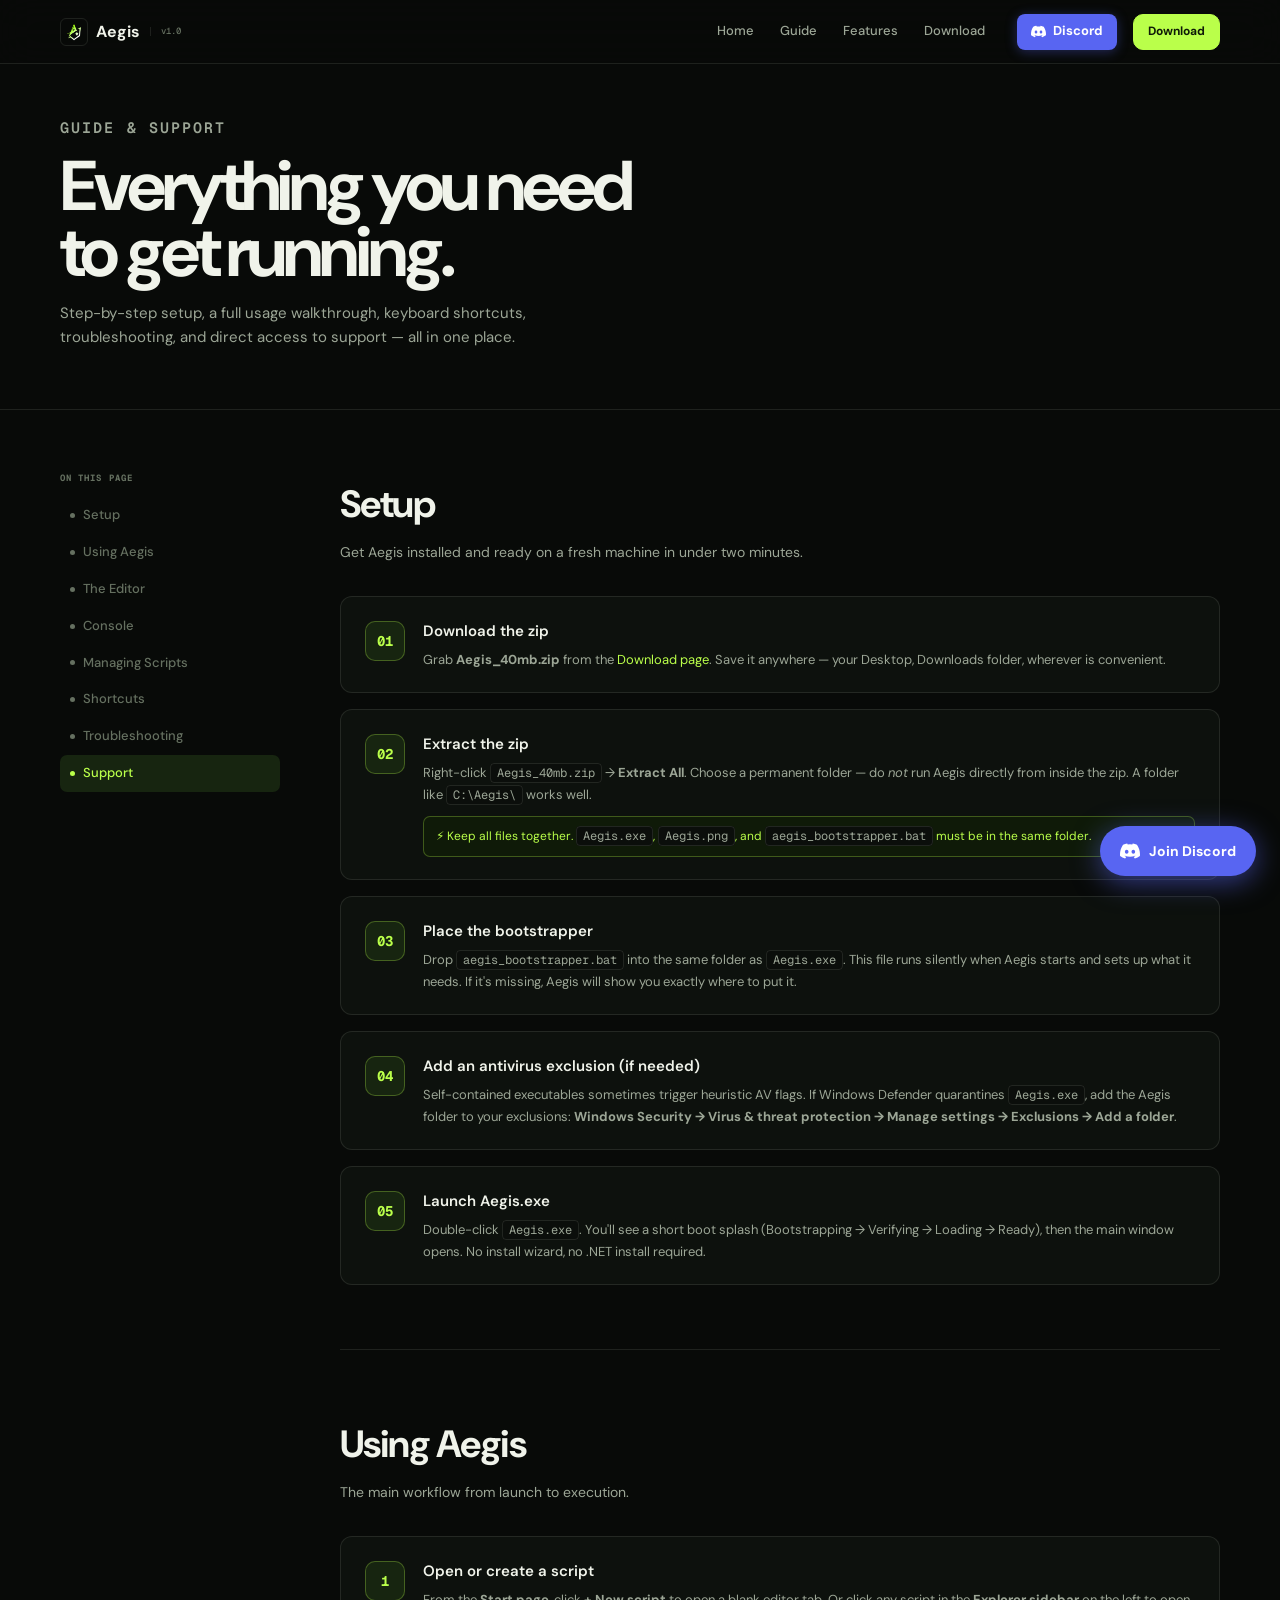
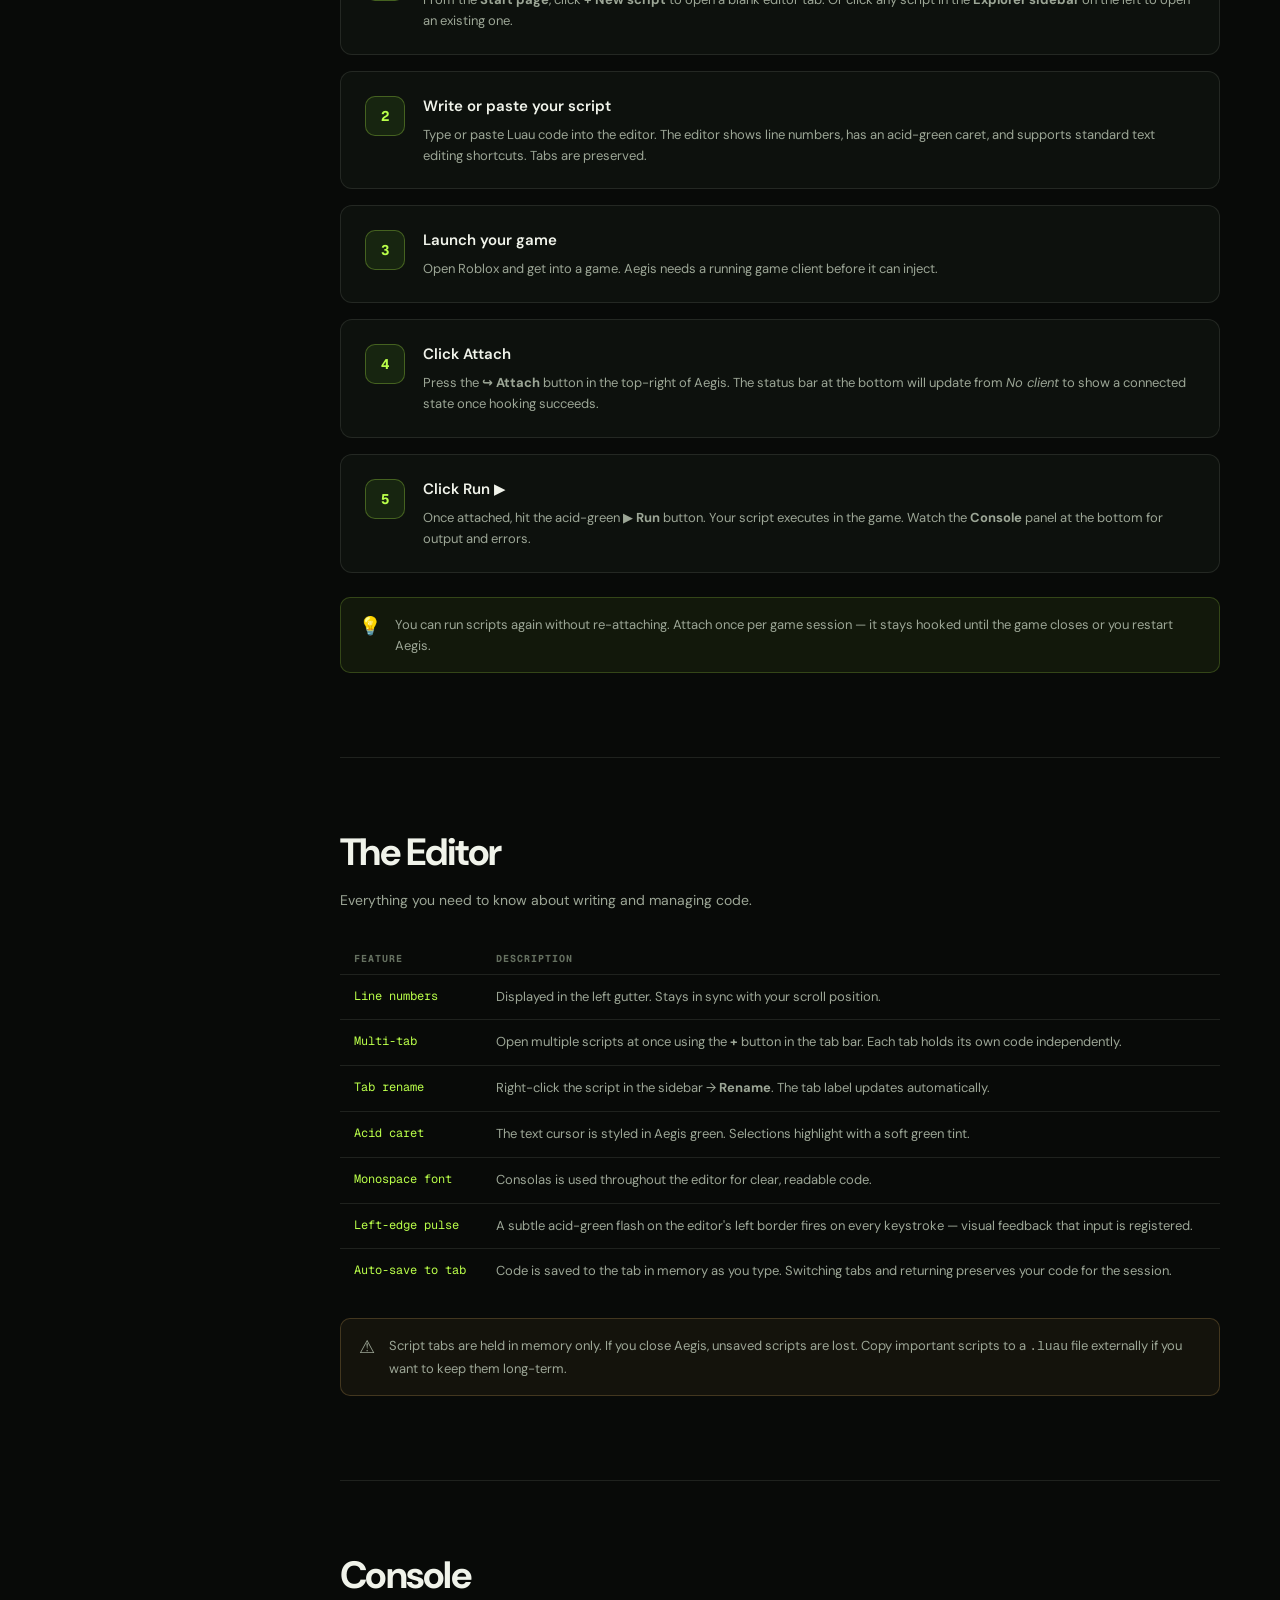
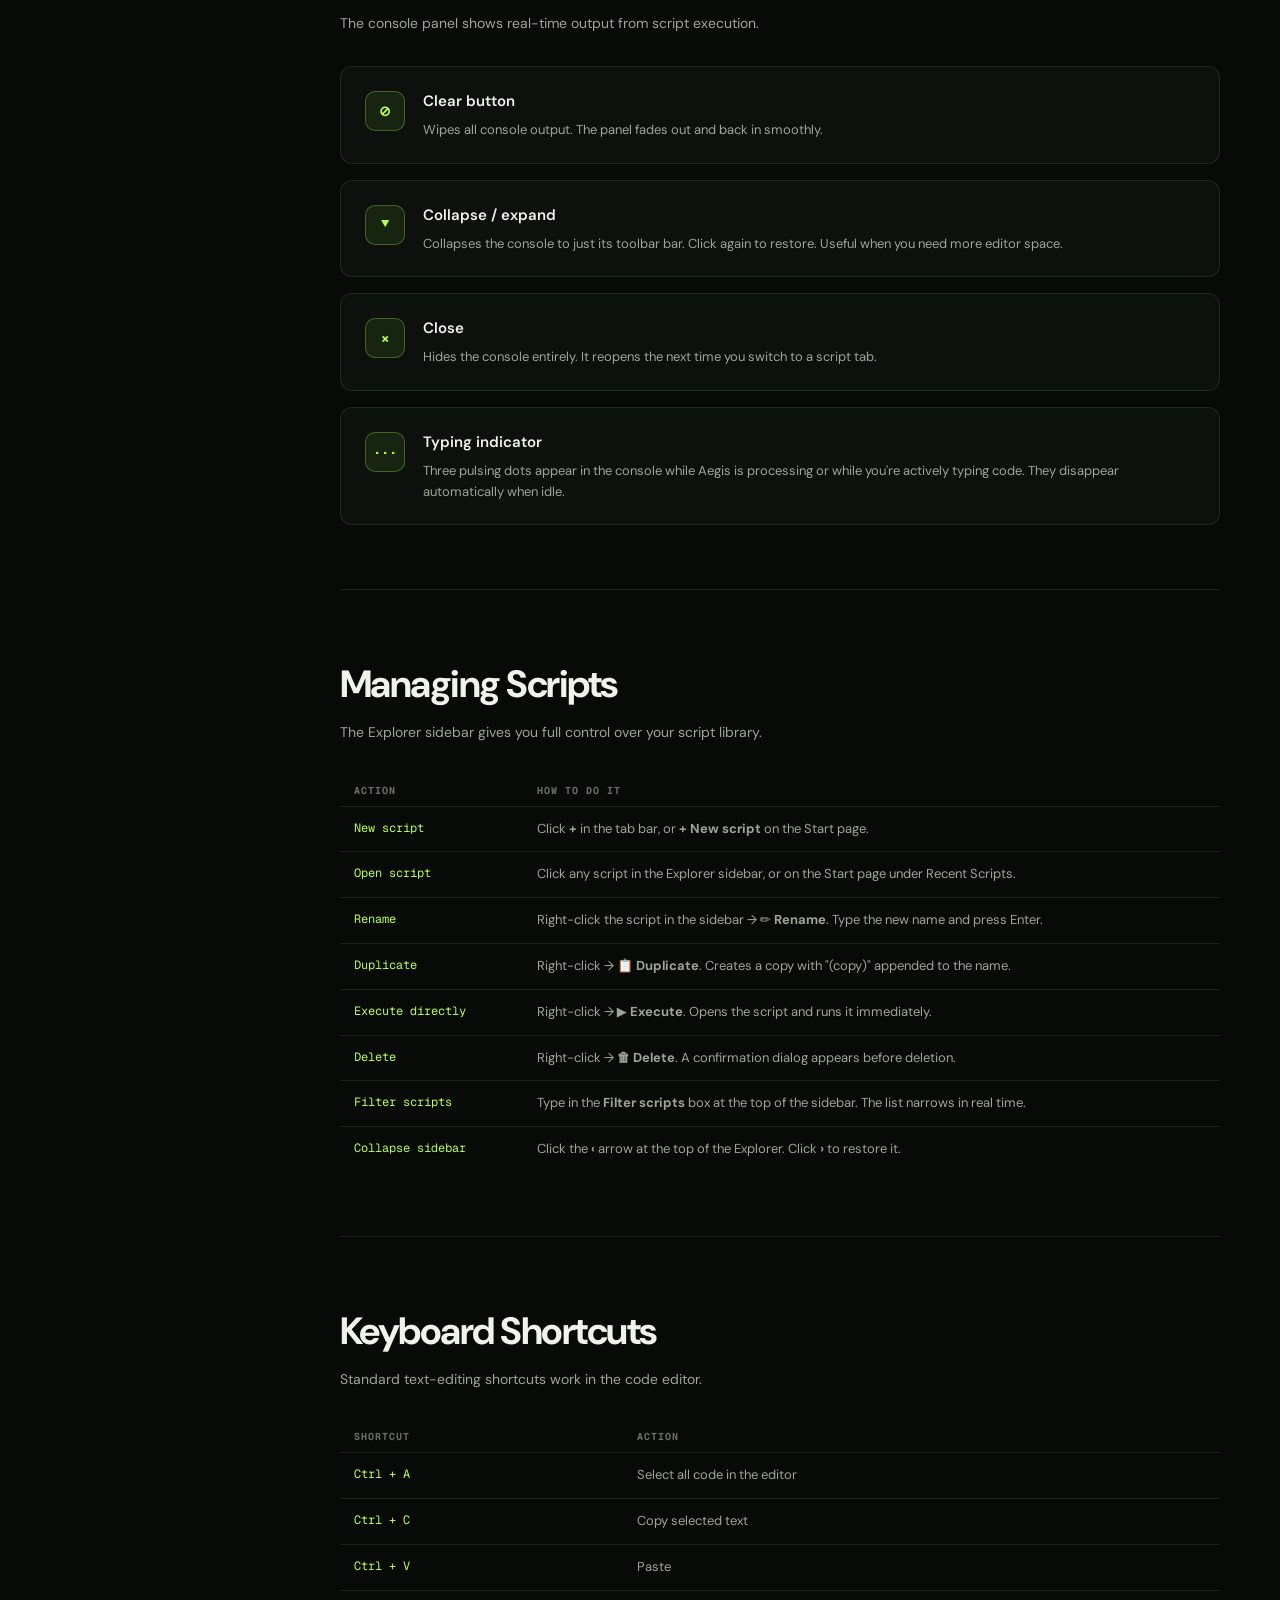
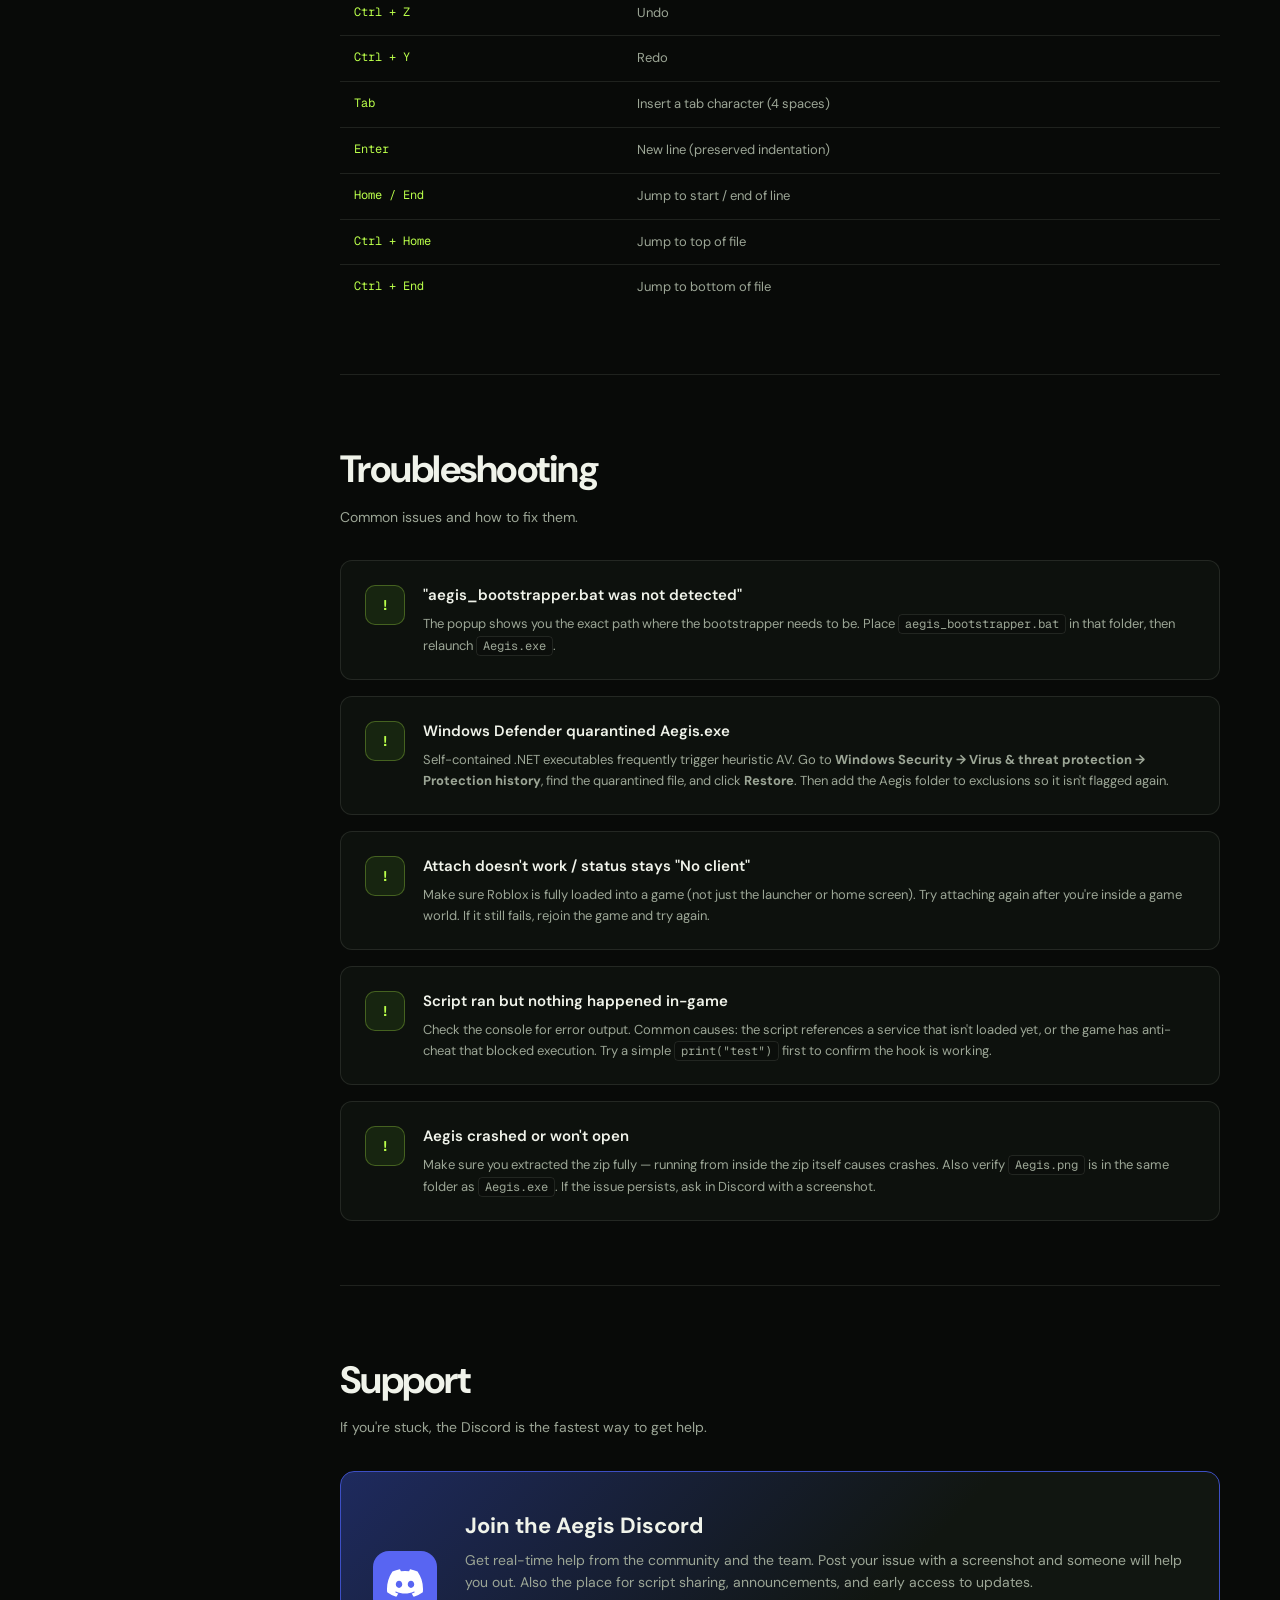
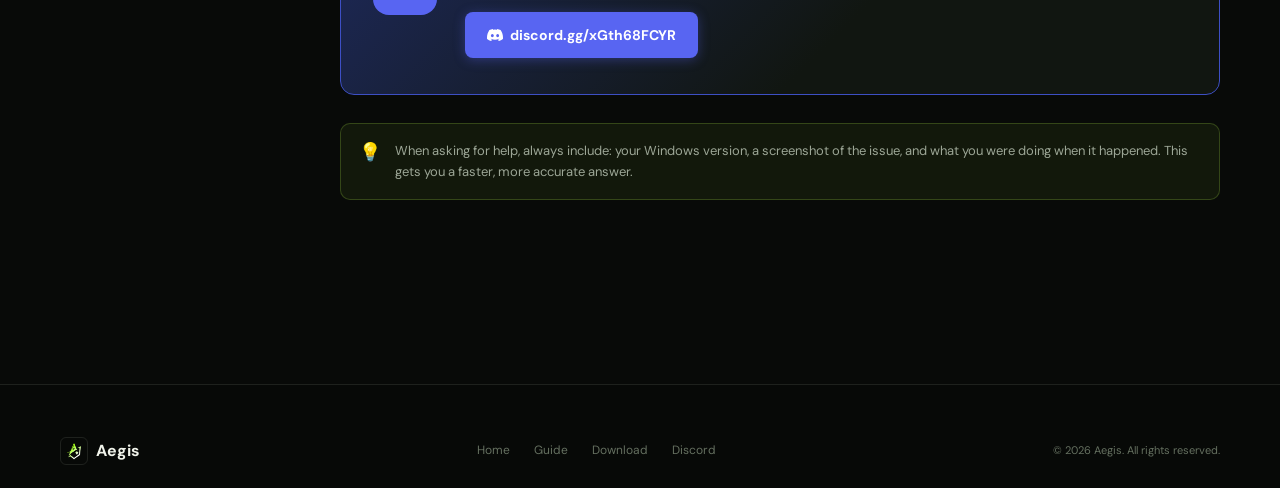
==== commit 307f4c67: "Add files via upload" ====
--- a/guide.html
+++ b/guide.html
@@ -107,7 +107,7 @@
   <a class="skip-link" href="#main">Skip to content</a>
 
   <!-- ── Floating Discord FAB ── -->
-  <a class="dc-fab" href="https://discord.gg/larpblox" target="_blank" rel="noopener" aria-label="Join Discord">
+  <a class="dc-fab" href="https://discord.gg/xGth68FCYR" target="_blank" rel="noopener" aria-label="Join Discord">
     <svg viewBox="0 0 24 24" fill="currentColor" aria-hidden="true" width="20" height="20">
       <path d="M20.317 4.37a19.791 19.791 0 0 0-4.885-1.515.074.074 0 0 0-.079.037c-.21.375-.444.864-.608 1.25a18.27 18.27 0 0 0-5.487 0 12.64 12.64 0 0 0-.617-1.25.077.077 0 0 0-.079-.037A19.736 19.736 0 0 0 3.677 4.37a.07.07 0 0 0-.032.027C.533 9.046-.32 13.58.099 18.057a.082.082 0 0 0 .031.057 19.9 19.9 0 0 0 5.993 3.03.078.078 0 0 0 .084-.028c.462-.63.874-1.295 1.226-1.994a.076.076 0 0 0-.041-.106 13.107 13.107 0 0 1-1.872-.892.077.077 0 0 1-.008-.128 10.2 10.2 0 0 0 .372-.292.074.074 0 0 1 .077-.01c3.928 1.793 8.18 1.793 12.062 0a.074.074 0 0 1 .078.01c.12.098.246.198.373.292a.077.077 0 0 1-.006.127 12.299 12.299 0 0 1-1.873.892.077.077 0 0 0-.041.107c.36.698.772 1.362 1.225 1.993a.076.076 0 0 0 .084.028 19.839 19.839 0 0 0 6.002-3.03.077.077 0 0 0 .032-.054c.5-5.177-.838-9.674-3.549-13.66a.061.061 0 0 0-.031-.03zM8.02 15.33c-1.183 0-2.157-1.085-2.157-2.419 0-1.333.956-2.419 2.157-2.419 1.21 0 2.176 1.096 2.157 2.42 0 1.333-.956 2.418-2.157 2.418zm7.975 0c-1.183 0-2.157-1.085-2.157-2.419 0-1.333.955-2.419 2.157-2.419 1.21 0 2.176 1.096 2.157 2.42 0 1.333-.946 2.418-2.157 2.418z"/>
     </svg>
@@ -129,7 +129,7 @@
         <a href="index.html#download">Download</a>
       </nav>
       <div class="header__actions">
-        <a class="btn-discord" href="https://discord.gg/larpblox" target="_blank" rel="noopener">
+        <a class="btn-discord" href="https://discord.gg/xGth68FCYR" target="_blank" rel="noopener">
           <svg viewBox="0 0 24 24" fill="currentColor" width="15" height="15" aria-hidden="true">
             <path d="M20.317 4.37a19.791 19.791 0 0 0-4.885-1.515.074.074 0 0 0-.079.037c-.21.375-.444.864-.608 1.25a18.27 18.27 0 0 0-5.487 0 12.64 12.64 0 0 0-.617-1.25.077.077 0 0 0-.079-.037A19.736 19.736 0 0 0 3.677 4.37a.07.07 0 0 0-.032.027C.533 9.046-.32 13.58.099 18.057a.082.082 0 0 0 .031.057 19.9 19.9 0 0 0 5.993 3.03.078.078 0 0 0 .084-.028c.462-.63.874-1.295 1.226-1.994a.076.076 0 0 0-.041-.106 13.107 13.107 0 0 1-1.872-.892.077.077 0 0 1-.008-.128 10.2 10.2 0 0 0 .372-.292.074.074 0 0 1 .077-.01c3.928 1.793 8.18 1.793 12.062 0a.074.074 0 0 1 .078.01c.12.098.246.198.373.292a.077.077 0 0 1-.006.127 12.299 12.299 0 0 1-1.873.892.077.077 0 0 0-.041.107c.36.698.772 1.362 1.225 1.993a.076.076 0 0 0 .084.028 19.839 19.839 0 0 0 6.002-3.03.077.077 0 0 0 .032-.054c.5-5.177-.838-9.674-3.549-13.66a.061.061 0 0 0-.031-.03zM8.02 15.33c-1.183 0-2.157-1.085-2.157-2.419 0-1.333.956-2.419 2.157-2.419 1.21 0 2.176 1.096 2.157 2.42 0 1.333-.956 2.418-2.157 2.418zm7.975 0c-1.183 0-2.157-1.085-2.157-2.419 0-1.333.955-2.419 2.157-2.419 1.21 0 2.176 1.096 2.157 2.42 0 1.333-.946 2.418-2.157 2.418z"/>
           </svg>
@@ -446,11 +446,11 @@
             <div>
               <h3>Join the Aegis Discord</h3>
               <p>Get real-time help from the community and the team. Post your issue with a screenshot and someone will help you out. Also the place for script sharing, announcements, and early access to updates.</p>
-              <a class="btn-discord" href="https://discord.gg/larpblox" target="_blank" rel="noopener">
+              <a class="btn-discord" href="https://discord.gg/xGth68FCYR" target="_blank" rel="noopener">
                 <svg viewBox="0 0 24 24" fill="currentColor" width="16" height="16" aria-hidden="true">
                   <path d="M20.317 4.37a19.791 19.791 0 0 0-4.885-1.515.074.074 0 0 0-.079.037c-.21.375-.444.864-.608 1.25a18.27 18.27 0 0 0-5.487 0 12.64 12.64 0 0 0-.617-1.25.077.077 0 0 0-.079-.037A19.736 19.736 0 0 0 3.677 4.37a.07.07 0 0 0-.032.027C.533 9.046-.32 13.58.099 18.057a.082.082 0 0 0 .031.057 19.9 19.9 0 0 0 5.993 3.03.078.078 0 0 0 .084-.028c.462-.63.874-1.295 1.226-1.994a.076.076 0 0 0-.041-.106 13.107 13.107 0 0 1-1.872-.892.077.077 0 0 1-.008-.128 10.2 10.2 0 0 0 .372-.292.074.074 0 0 1 .077-.01c3.928 1.793 8.18 1.793 12.062 0a.074.074 0 0 1 .078.01c.12.098.246.198.373.292a.077.077 0 0 1-.006.127 12.299 12.299 0 0 1-1.873.892.077.077 0 0 0-.041.107c.36.698.772 1.362 1.225 1.993a.076.076 0 0 0 .084.028 19.839 19.839 0 0 0 6.002-3.03.077.077 0 0 0 .032-.054c.5-5.177-.838-9.674-3.549-13.66a.061.061 0 0 0-.031-.03zM8.02 15.33c-1.183 0-2.157-1.085-2.157-2.419 0-1.333.956-2.419 2.157-2.419 1.21 0 2.176 1.096 2.157 2.42 0 1.333-.956 2.418-2.157 2.418zm7.975 0c-1.183 0-2.157-1.085-2.157-2.419 0-1.333.955-2.419 2.157-2.419 1.21 0 2.176 1.096 2.157 2.42 0 1.333-.946 2.418-2.157 2.418z"/>
                 </svg>
-                discord.gg/larpblox
+                discord.gg/xGth68FCYR
               </a>
             </div>
           </div>
@@ -475,7 +475,7 @@
         <a href="index.html">Home</a>
         <a href="guide.html">Guide</a>
         <a href="index.html#download">Download</a>
-        <a href="https://discord.gg/larpblox" target="_blank" rel="noopener">Discord</a>
+        <a href="https://discord.gg/xGth68FCYR" target="_blank" rel="noopener">Discord</a>
       </nav>
       <p class="footer__copy">© 2026 Aegis. All rights reserved.</p>
     </div>
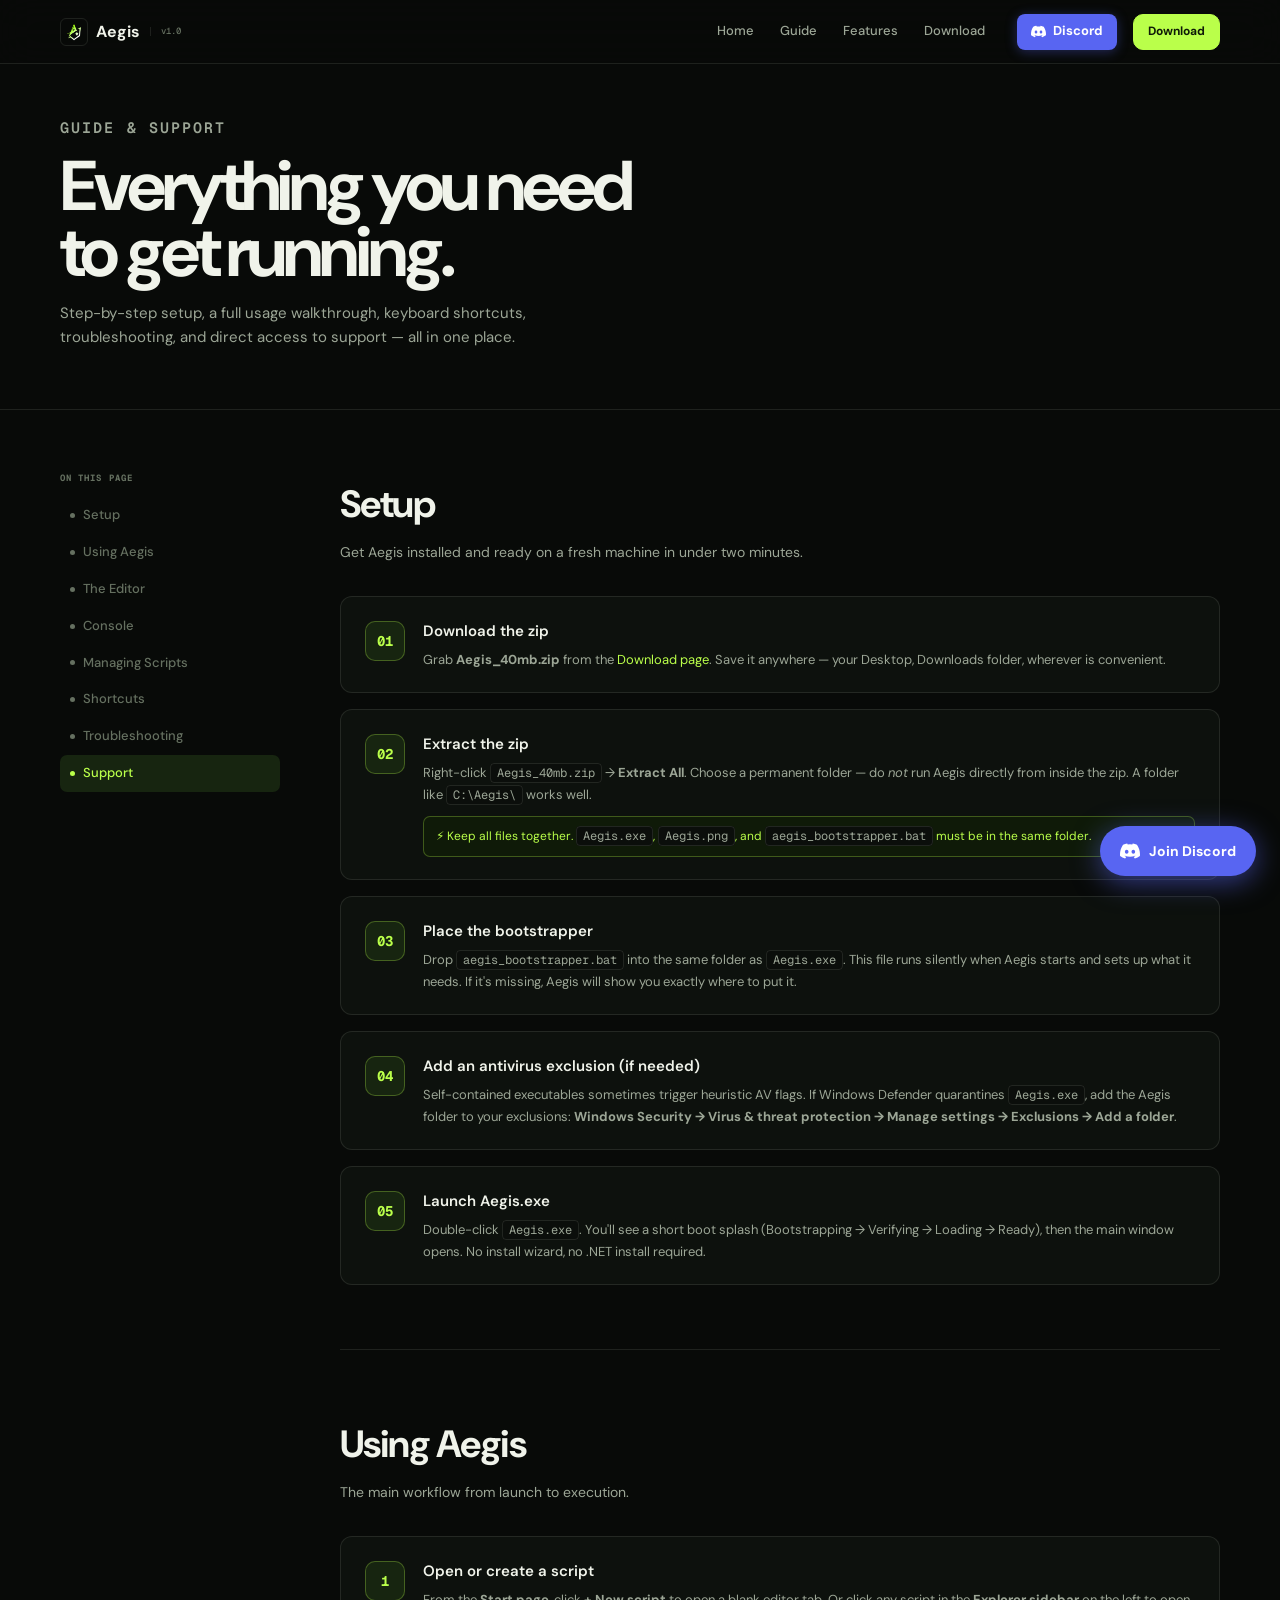
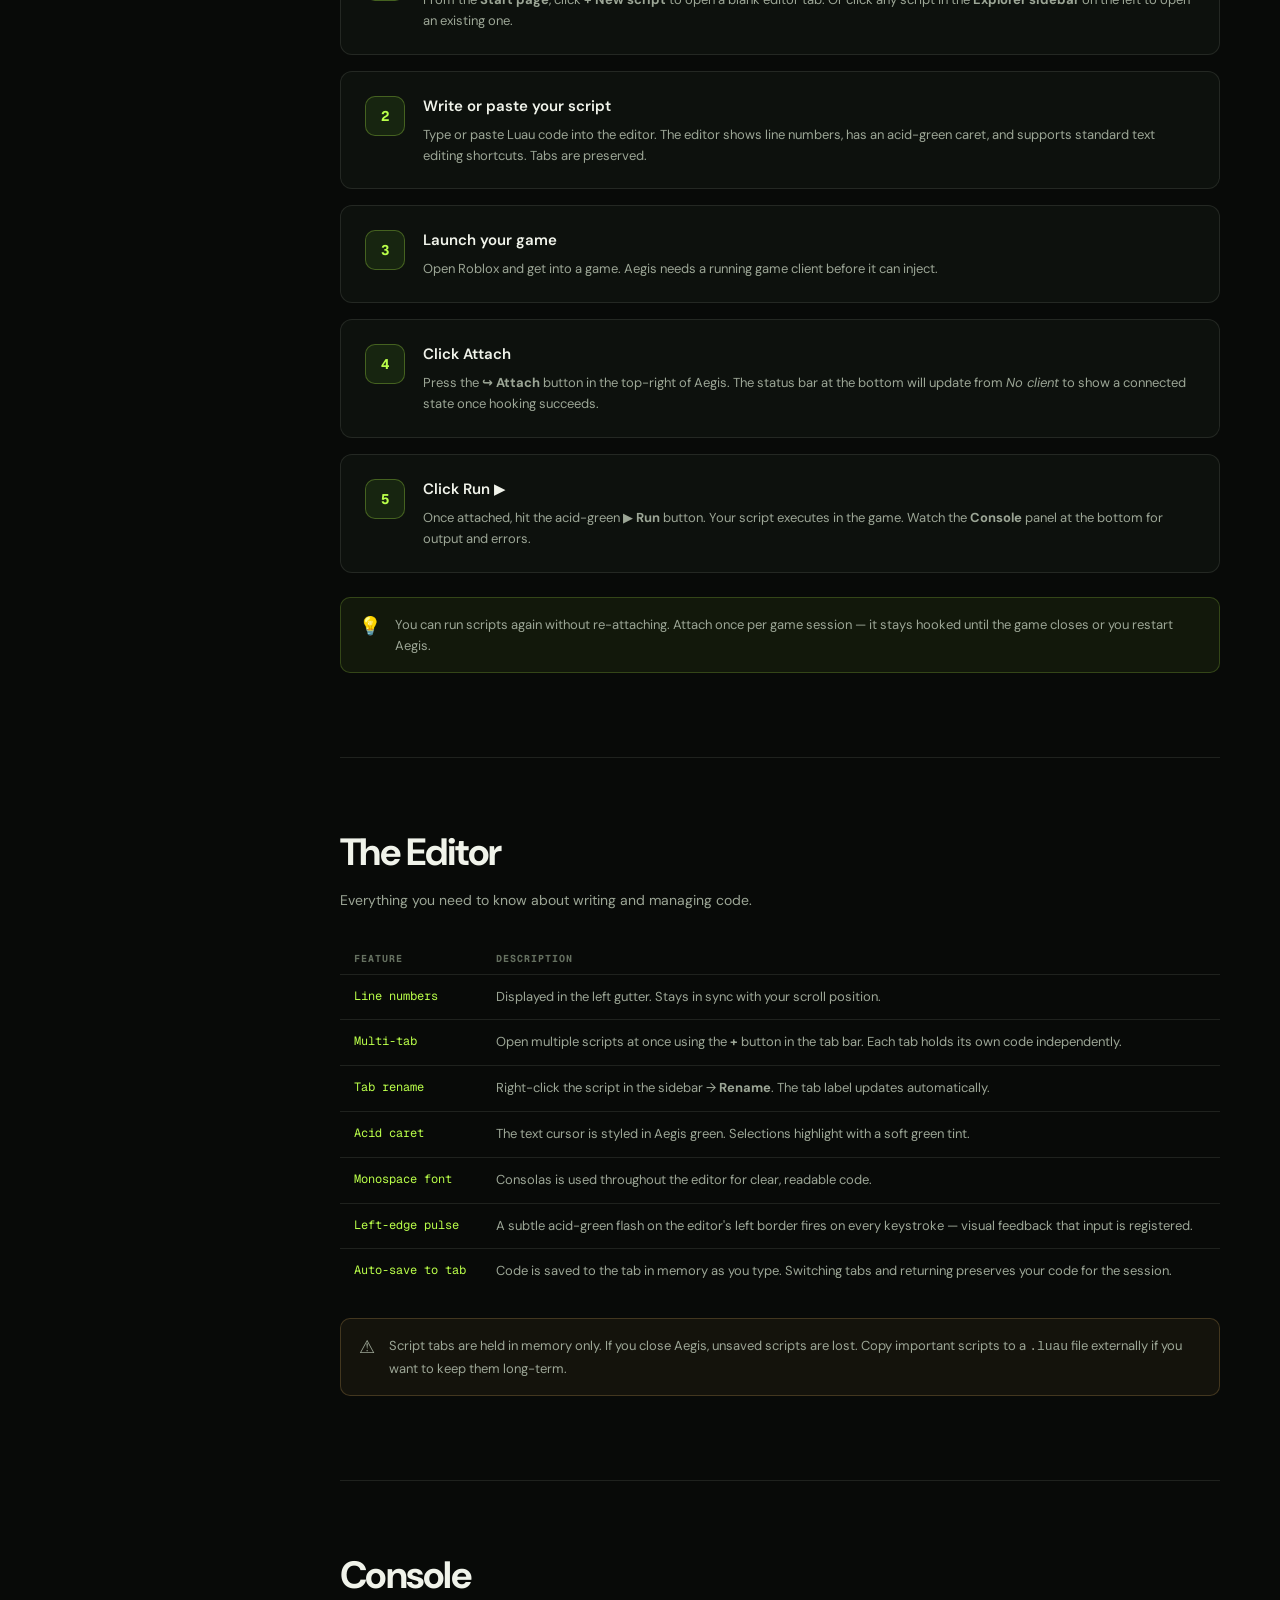
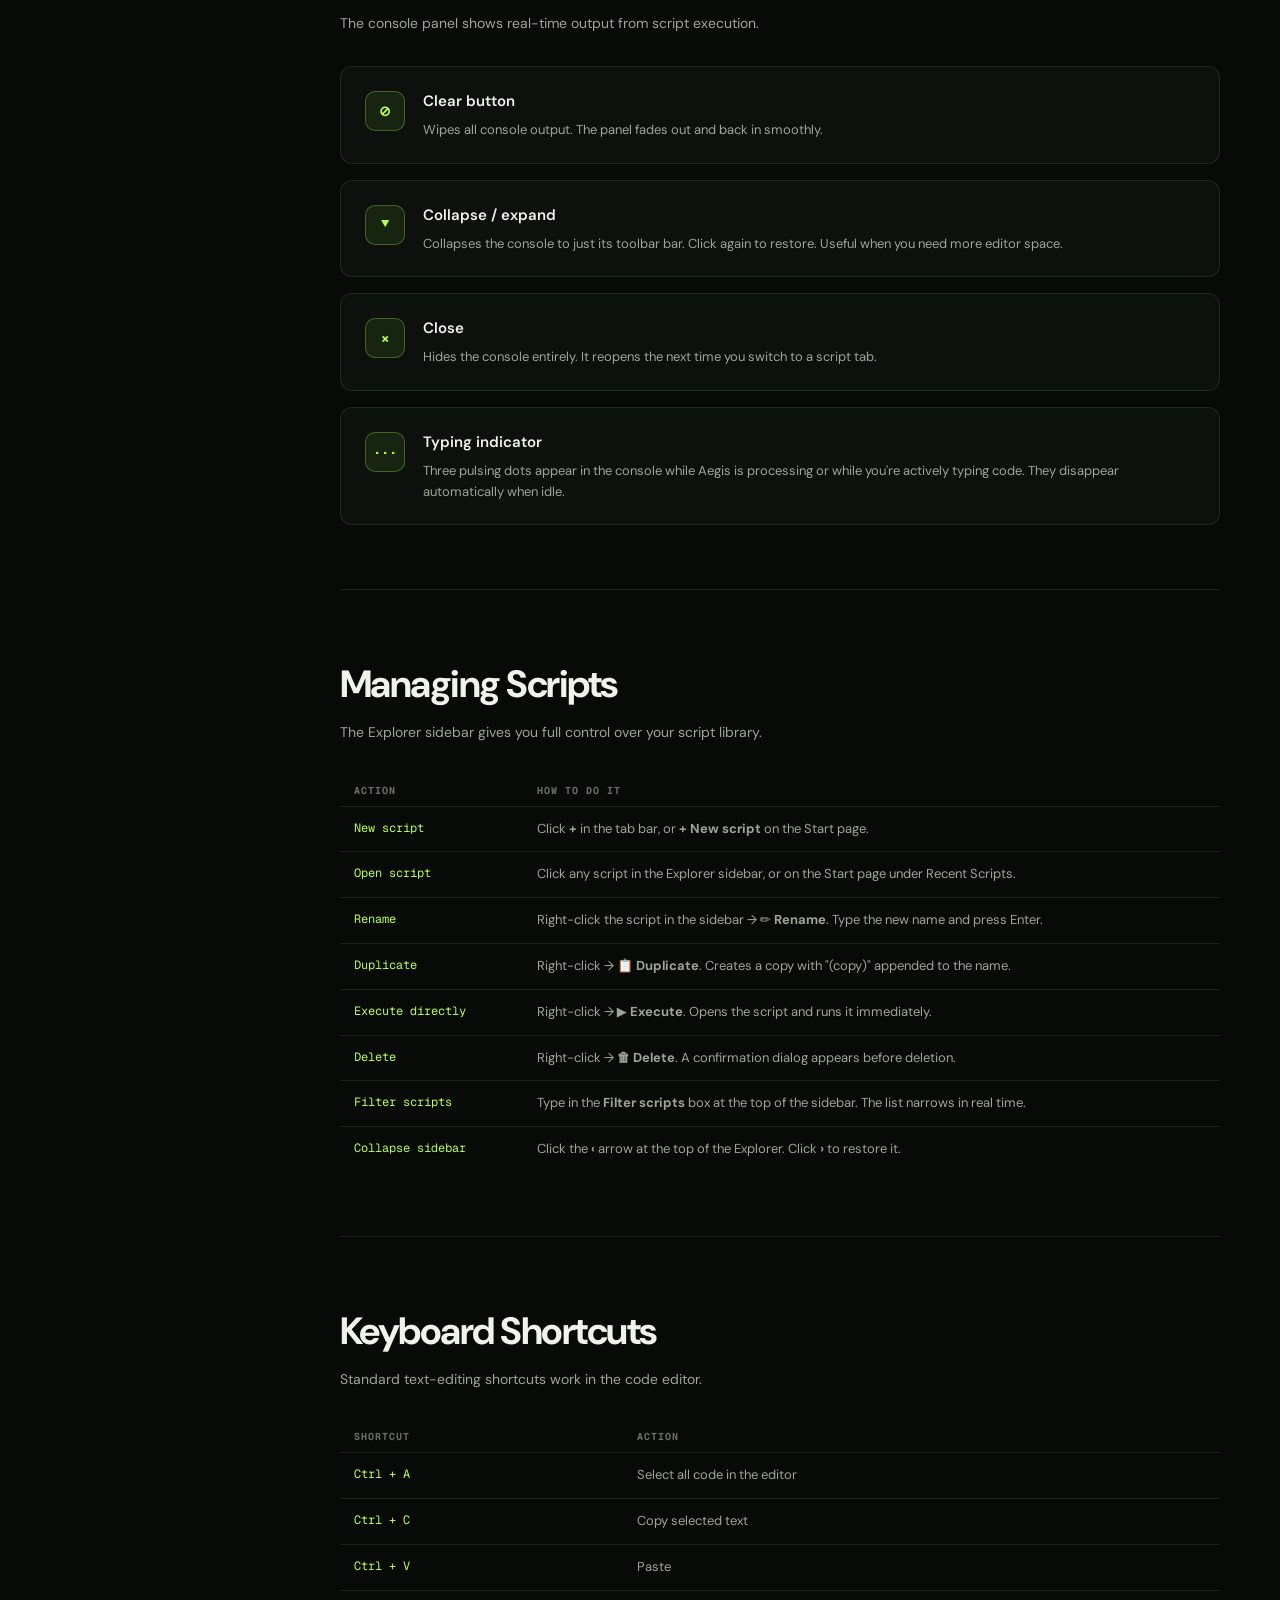
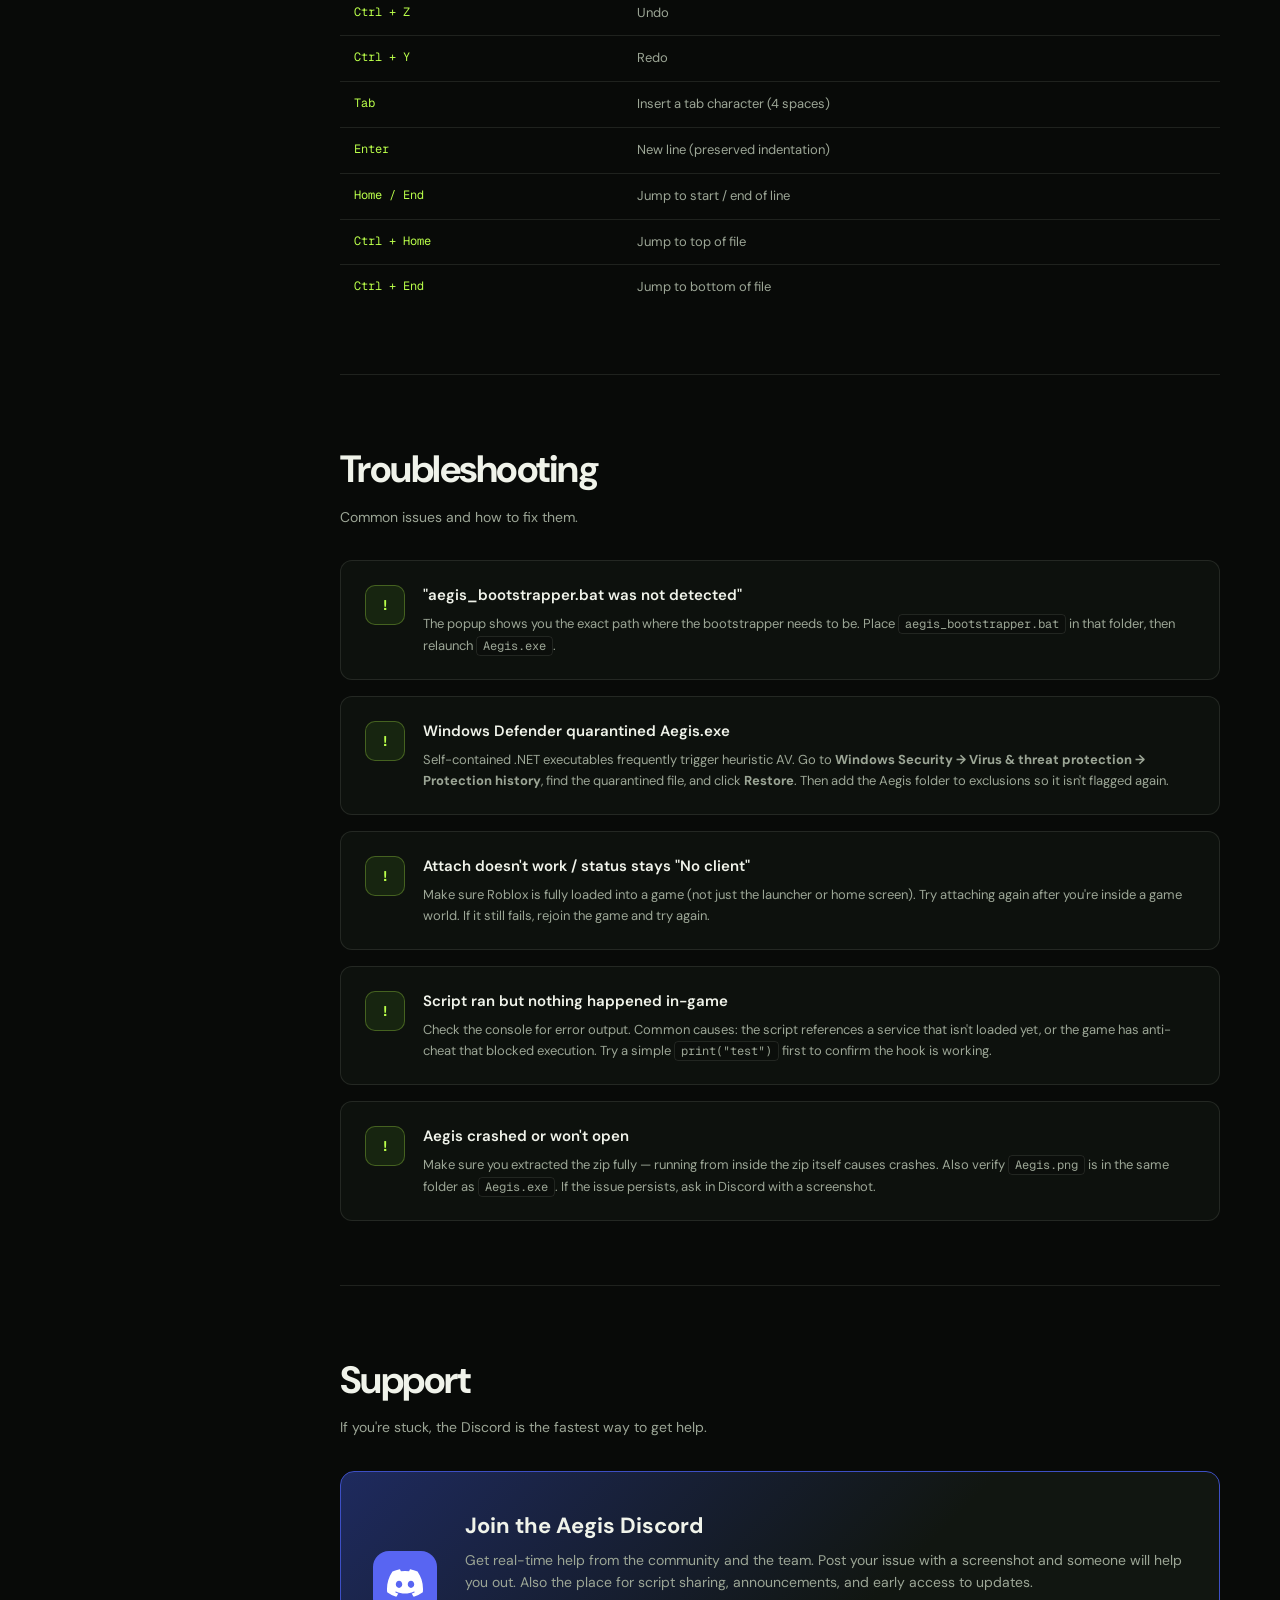
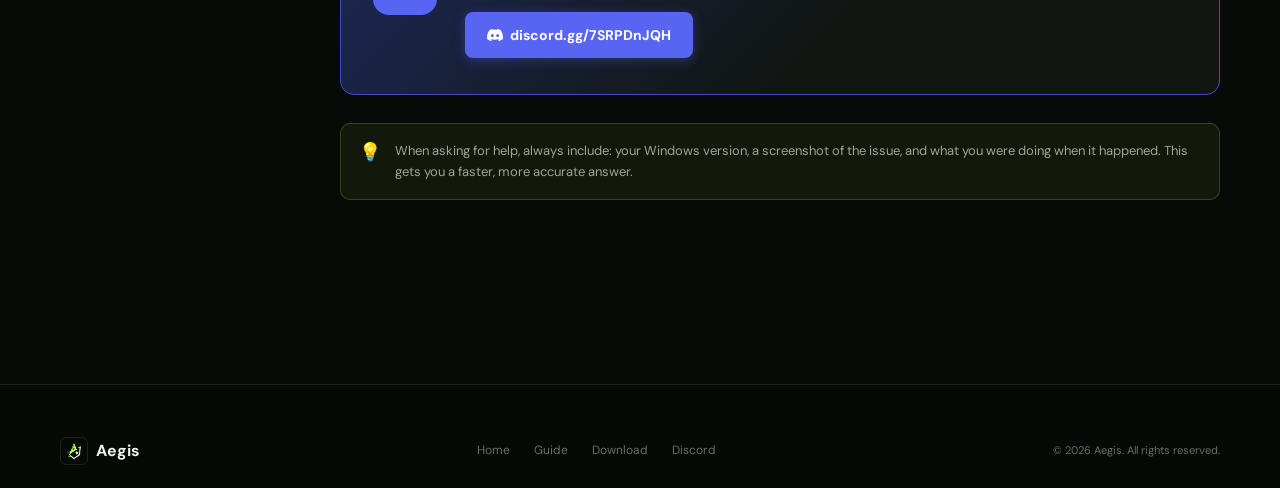
==== commit 590d86d9: "Add files via upload" ====
--- a/guide.html
+++ b/guide.html
@@ -107,7 +107,7 @@
   <a class="skip-link" href="#main">Skip to content</a>
 
   <!-- ── Floating Discord FAB ── -->
-  <a class="dc-fab" href="https://discord.gg/xGth68FCYR" target="_blank" rel="noopener" aria-label="Join Discord">
+  <a class="dc-fab" href="https://discord.gg/7SRPDnJQH" target="_blank" rel="noopener" aria-label="Join Discord">
     <svg viewBox="0 0 24 24" fill="currentColor" aria-hidden="true" width="20" height="20">
       <path d="M20.317 4.37a19.791 19.791 0 0 0-4.885-1.515.074.074 0 0 0-.079.037c-.21.375-.444.864-.608 1.25a18.27 18.27 0 0 0-5.487 0 12.64 12.64 0 0 0-.617-1.25.077.077 0 0 0-.079-.037A19.736 19.736 0 0 0 3.677 4.37a.07.07 0 0 0-.032.027C.533 9.046-.32 13.58.099 18.057a.082.082 0 0 0 .031.057 19.9 19.9 0 0 0 5.993 3.03.078.078 0 0 0 .084-.028c.462-.63.874-1.295 1.226-1.994a.076.076 0 0 0-.041-.106 13.107 13.107 0 0 1-1.872-.892.077.077 0 0 1-.008-.128 10.2 10.2 0 0 0 .372-.292.074.074 0 0 1 .077-.01c3.928 1.793 8.18 1.793 12.062 0a.074.074 0 0 1 .078.01c.12.098.246.198.373.292a.077.077 0 0 1-.006.127 12.299 12.299 0 0 1-1.873.892.077.077 0 0 0-.041.107c.36.698.772 1.362 1.225 1.993a.076.076 0 0 0 .084.028 19.839 19.839 0 0 0 6.002-3.03.077.077 0 0 0 .032-.054c.5-5.177-.838-9.674-3.549-13.66a.061.061 0 0 0-.031-.03zM8.02 15.33c-1.183 0-2.157-1.085-2.157-2.419 0-1.333.956-2.419 2.157-2.419 1.21 0 2.176 1.096 2.157 2.42 0 1.333-.956 2.418-2.157 2.418zm7.975 0c-1.183 0-2.157-1.085-2.157-2.419 0-1.333.955-2.419 2.157-2.419 1.21 0 2.176 1.096 2.157 2.42 0 1.333-.946 2.418-2.157 2.418z"/>
     </svg>
@@ -129,7 +129,7 @@
         <a href="index.html#download">Download</a>
       </nav>
       <div class="header__actions">
-        <a class="btn-discord" href="https://discord.gg/xGth68FCYR" target="_blank" rel="noopener">
+        <a class="btn-discord" href="https://discord.gg/7SRPDnJQH" target="_blank" rel="noopener">
           <svg viewBox="0 0 24 24" fill="currentColor" width="15" height="15" aria-hidden="true">
             <path d="M20.317 4.37a19.791 19.791 0 0 0-4.885-1.515.074.074 0 0 0-.079.037c-.21.375-.444.864-.608 1.25a18.27 18.27 0 0 0-5.487 0 12.64 12.64 0 0 0-.617-1.25.077.077 0 0 0-.079-.037A19.736 19.736 0 0 0 3.677 4.37a.07.07 0 0 0-.032.027C.533 9.046-.32 13.58.099 18.057a.082.082 0 0 0 .031.057 19.9 19.9 0 0 0 5.993 3.03.078.078 0 0 0 .084-.028c.462-.63.874-1.295 1.226-1.994a.076.076 0 0 0-.041-.106 13.107 13.107 0 0 1-1.872-.892.077.077 0 0 1-.008-.128 10.2 10.2 0 0 0 .372-.292.074.074 0 0 1 .077-.01c3.928 1.793 8.18 1.793 12.062 0a.074.074 0 0 1 .078.01c.12.098.246.198.373.292a.077.077 0 0 1-.006.127 12.299 12.299 0 0 1-1.873.892.077.077 0 0 0-.041.107c.36.698.772 1.362 1.225 1.993a.076.076 0 0 0 .084.028 19.839 19.839 0 0 0 6.002-3.03.077.077 0 0 0 .032-.054c.5-5.177-.838-9.674-3.549-13.66a.061.061 0 0 0-.031-.03zM8.02 15.33c-1.183 0-2.157-1.085-2.157-2.419 0-1.333.956-2.419 2.157-2.419 1.21 0 2.176 1.096 2.157 2.42 0 1.333-.956 2.418-2.157 2.418zm7.975 0c-1.183 0-2.157-1.085-2.157-2.419 0-1.333.955-2.419 2.157-2.419 1.21 0 2.176 1.096 2.157 2.42 0 1.333-.946 2.418-2.157 2.418z"/>
           </svg>
@@ -446,11 +446,11 @@
             <div>
               <h3>Join the Aegis Discord</h3>
               <p>Get real-time help from the community and the team. Post your issue with a screenshot and someone will help you out. Also the place for script sharing, announcements, and early access to updates.</p>
-              <a class="btn-discord" href="https://discord.gg/xGth68FCYR" target="_blank" rel="noopener">
+              <a class="btn-discord" href="https://discord.gg/7SRPDnJQH" target="_blank" rel="noopener">
                 <svg viewBox="0 0 24 24" fill="currentColor" width="16" height="16" aria-hidden="true">
                   <path d="M20.317 4.37a19.791 19.791 0 0 0-4.885-1.515.074.074 0 0 0-.079.037c-.21.375-.444.864-.608 1.25a18.27 18.27 0 0 0-5.487 0 12.64 12.64 0 0 0-.617-1.25.077.077 0 0 0-.079-.037A19.736 19.736 0 0 0 3.677 4.37a.07.07 0 0 0-.032.027C.533 9.046-.32 13.58.099 18.057a.082.082 0 0 0 .031.057 19.9 19.9 0 0 0 5.993 3.03.078.078 0 0 0 .084-.028c.462-.63.874-1.295 1.226-1.994a.076.076 0 0 0-.041-.106 13.107 13.107 0 0 1-1.872-.892.077.077 0 0 1-.008-.128 10.2 10.2 0 0 0 .372-.292.074.074 0 0 1 .077-.01c3.928 1.793 8.18 1.793 12.062 0a.074.074 0 0 1 .078.01c.12.098.246.198.373.292a.077.077 0 0 1-.006.127 12.299 12.299 0 0 1-1.873.892.077.077 0 0 0-.041.107c.36.698.772 1.362 1.225 1.993a.076.076 0 0 0 .084.028 19.839 19.839 0 0 0 6.002-3.03.077.077 0 0 0 .032-.054c.5-5.177-.838-9.674-3.549-13.66a.061.061 0 0 0-.031-.03zM8.02 15.33c-1.183 0-2.157-1.085-2.157-2.419 0-1.333.956-2.419 2.157-2.419 1.21 0 2.176 1.096 2.157 2.42 0 1.333-.956 2.418-2.157 2.418zm7.975 0c-1.183 0-2.157-1.085-2.157-2.419 0-1.333.955-2.419 2.157-2.419 1.21 0 2.176 1.096 2.157 2.42 0 1.333-.946 2.418-2.157 2.418z"/>
                 </svg>
-                discord.gg/xGth68FCYR
+                discord.gg/7SRPDnJQH
               </a>
             </div>
           </div>
@@ -475,7 +475,7 @@
         <a href="index.html">Home</a>
         <a href="guide.html">Guide</a>
         <a href="index.html#download">Download</a>
-        <a href="https://discord.gg/xGth68FCYR" target="_blank" rel="noopener">Discord</a>
+        <a href="https://discord.gg/7SRPDnJQH" target="_blank" rel="noopener">Discord</a>
       </nav>
       <p class="footer__copy">© 2026 Aegis. All rights reserved.</p>
     </div>
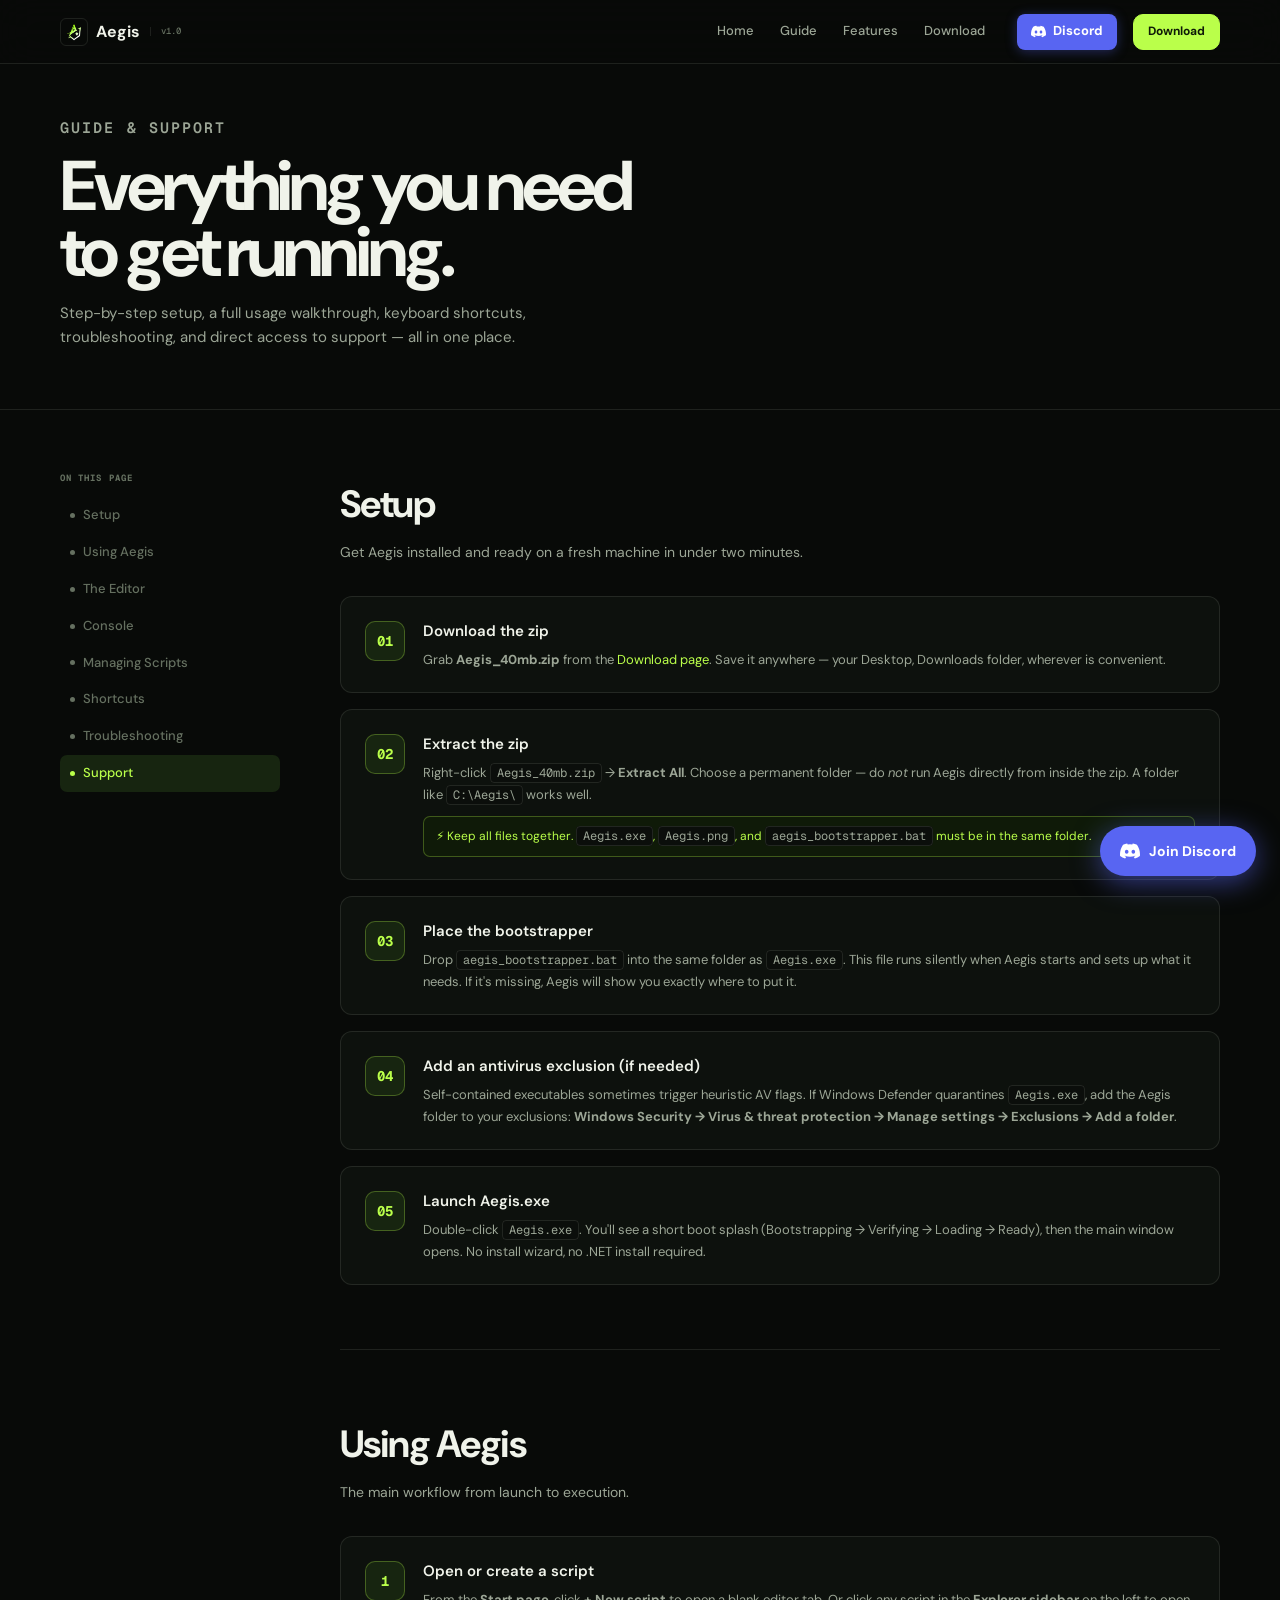
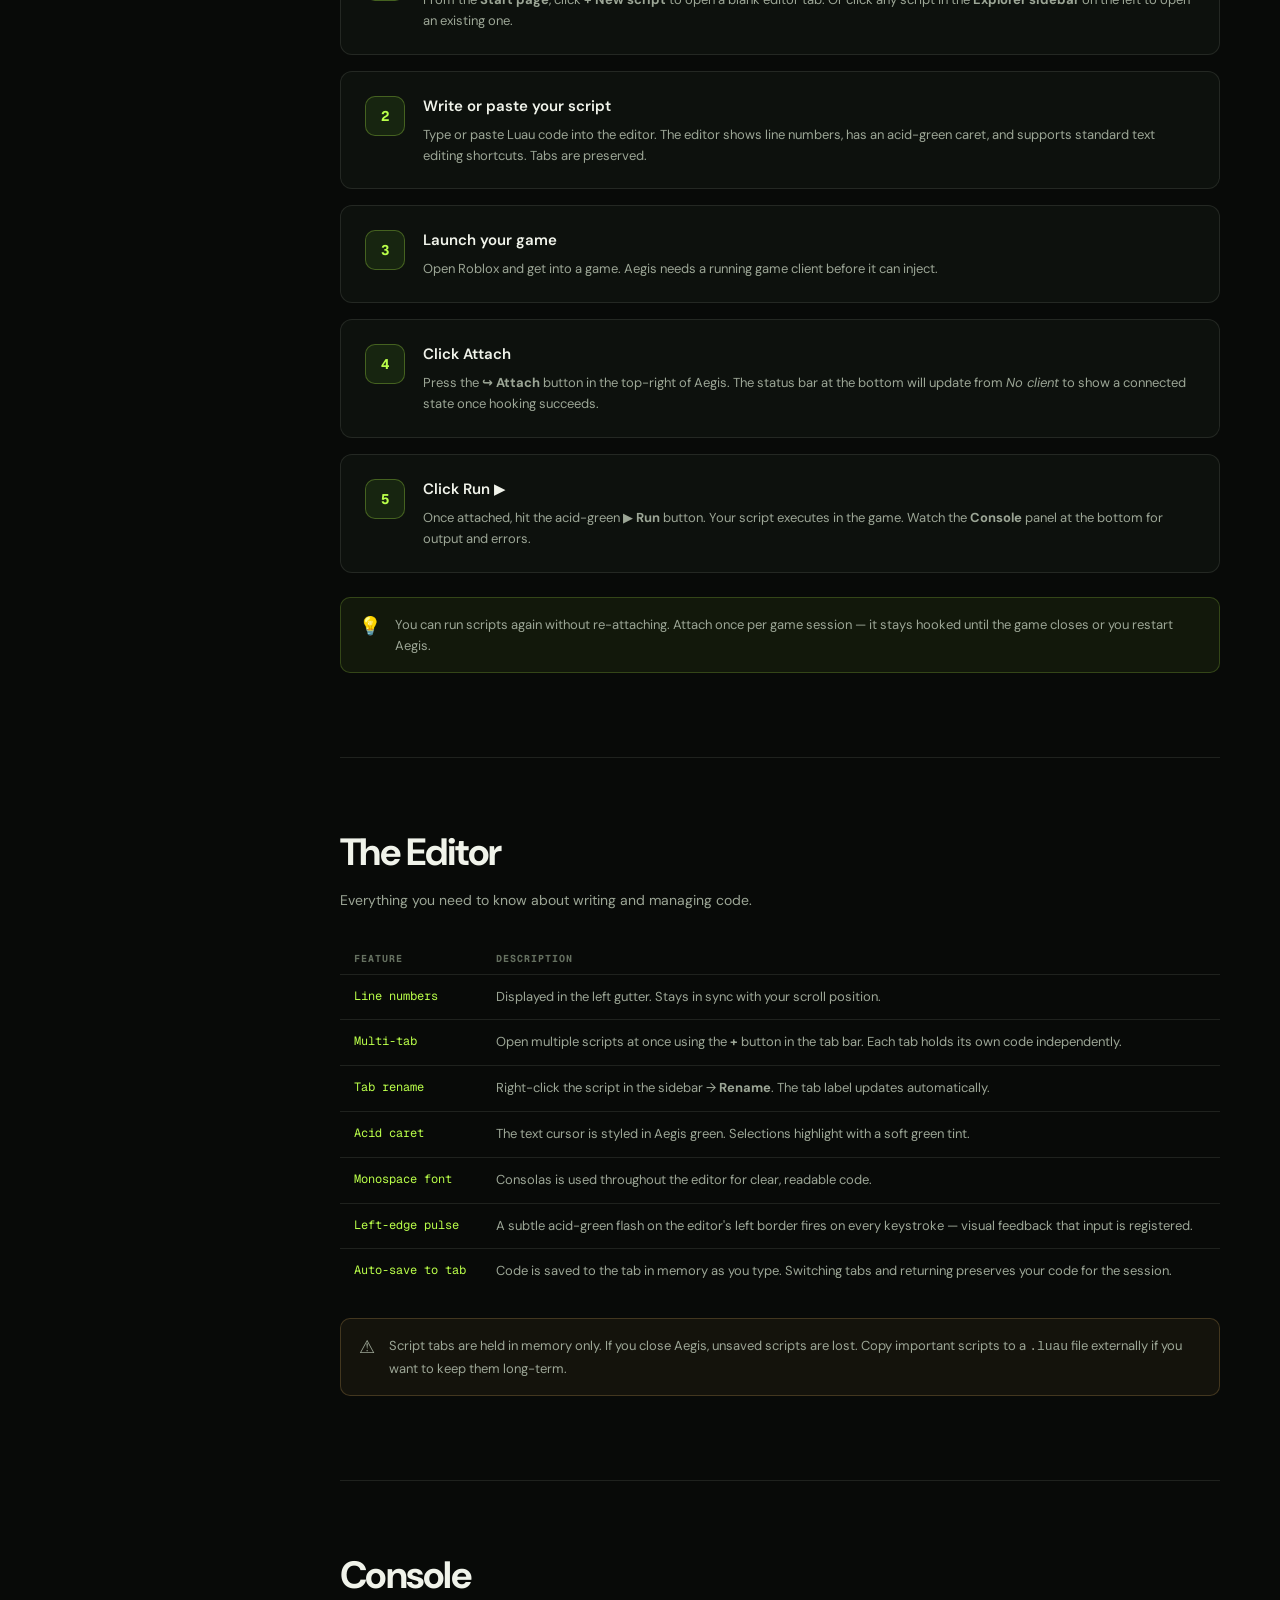
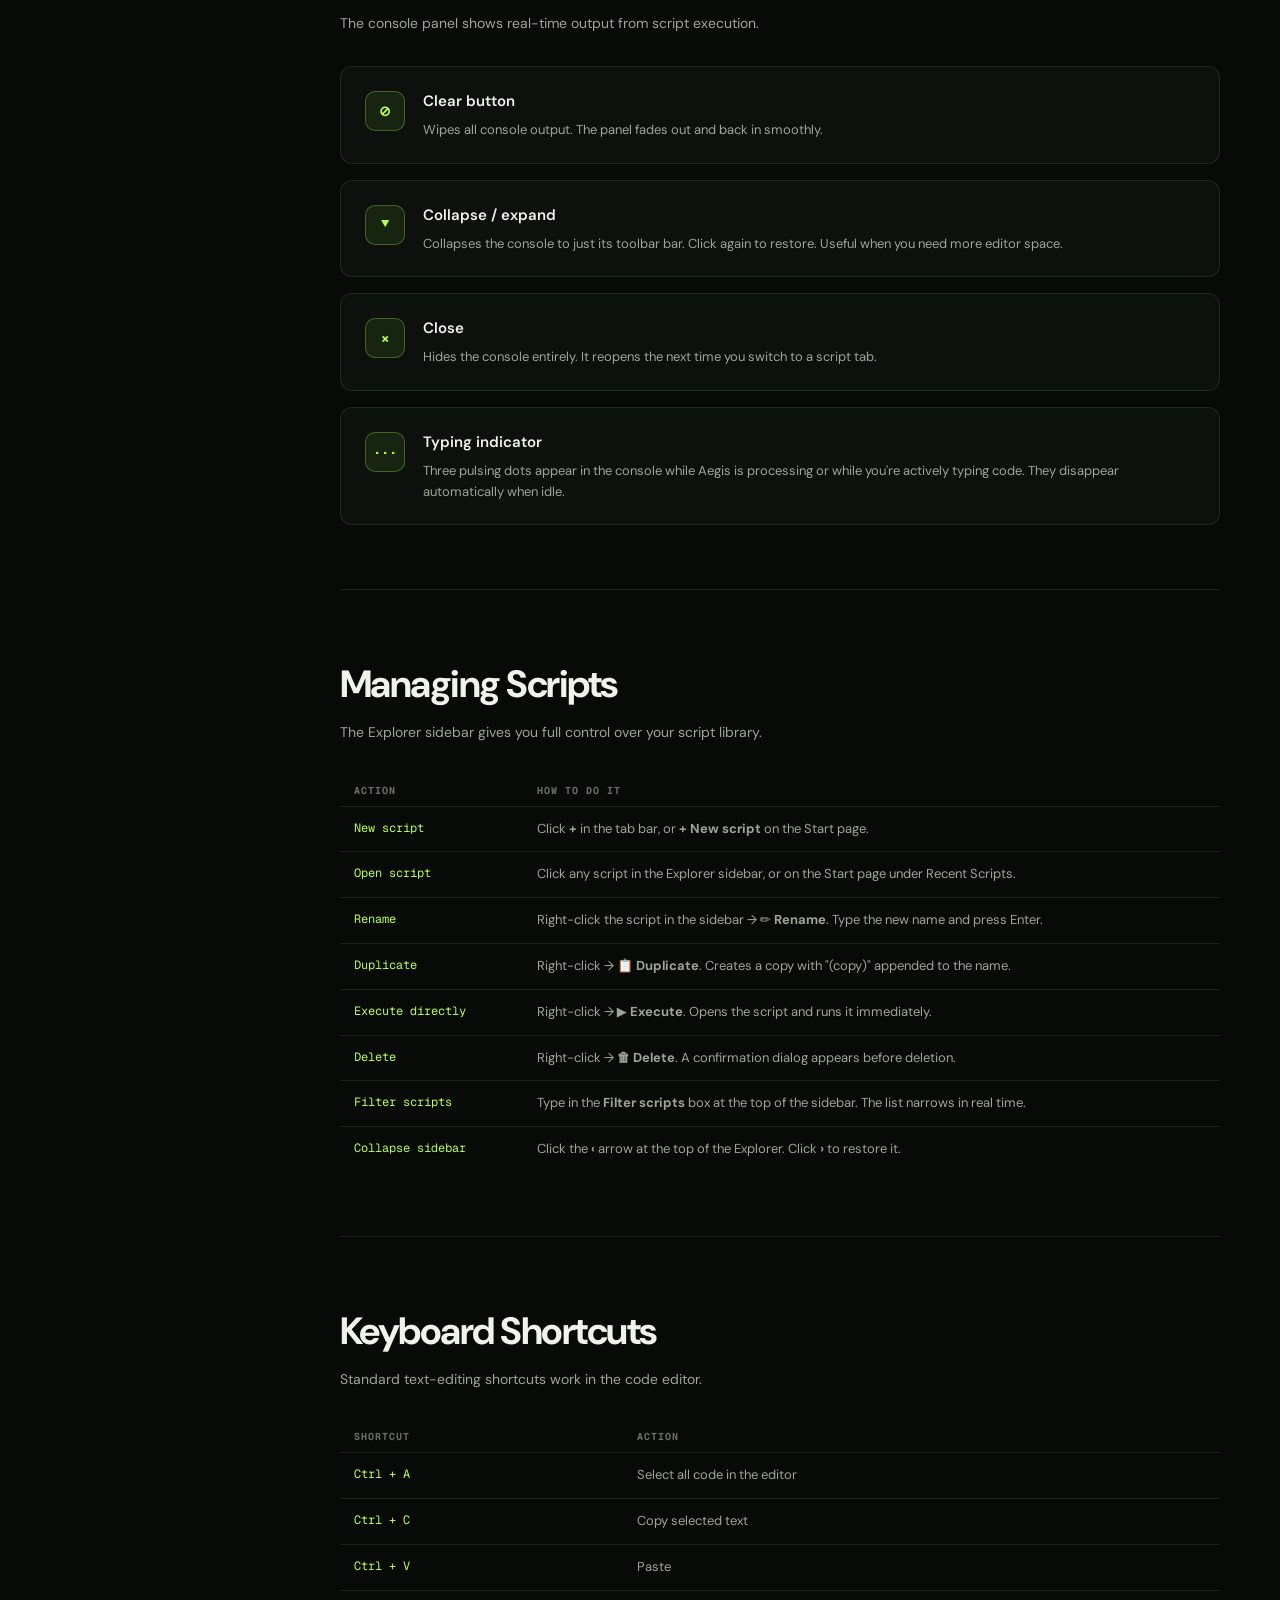
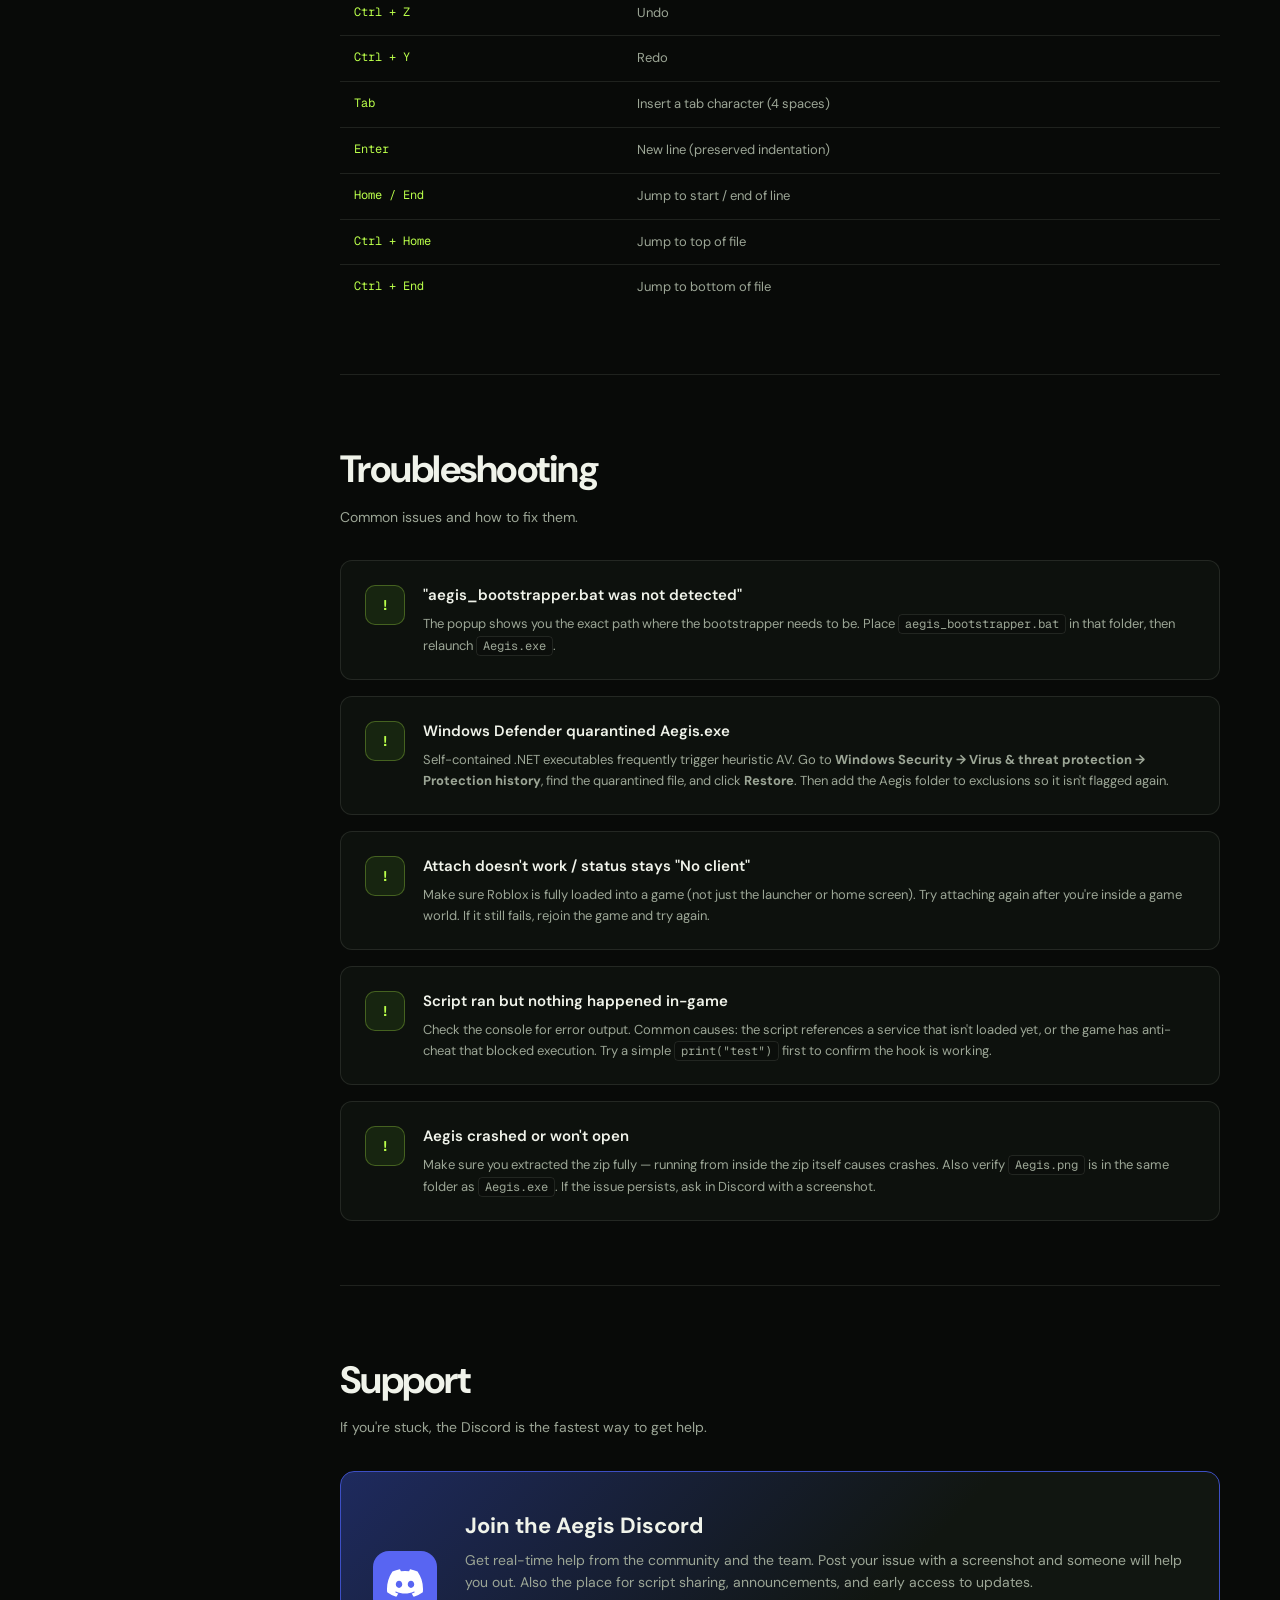
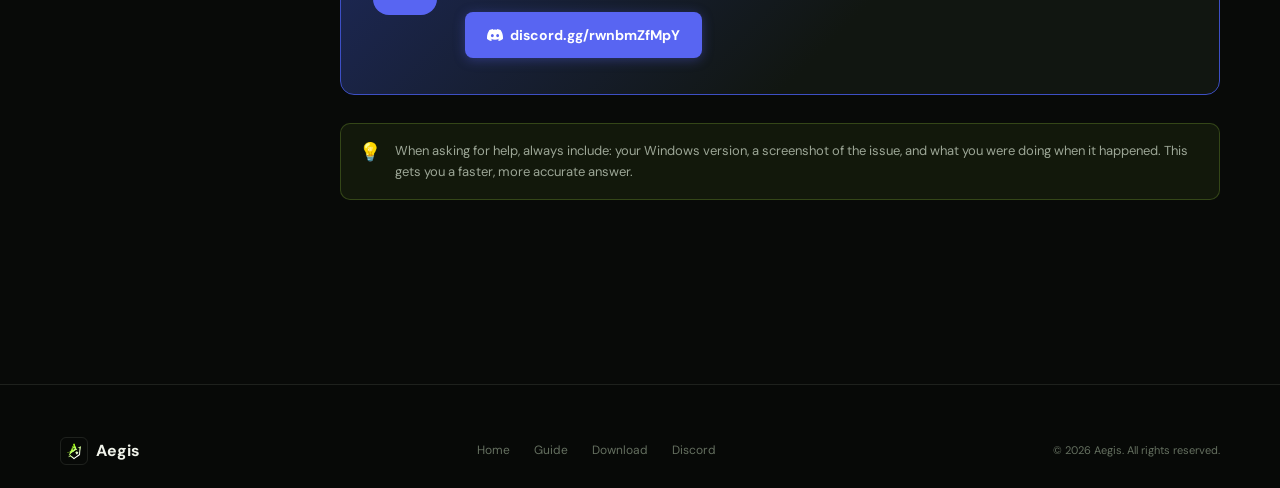
==== commit aa83e9e8: "Add files via upload" ====
--- a/guide.html
+++ b/guide.html
@@ -107,7 +107,7 @@
   <a class="skip-link" href="#main">Skip to content</a>
 
   <!-- ── Floating Discord FAB ── -->
-  <a class="dc-fab" href="https://discord.gg/7SRPDnJQH" target="_blank" rel="noopener" aria-label="Join Discord">
+  <a class="dc-fab" href="https://discord.gg/rwnbmZfMpY" target="_blank" rel="noopener" aria-label="Join Discord">
     <svg viewBox="0 0 24 24" fill="currentColor" aria-hidden="true" width="20" height="20">
       <path d="M20.317 4.37a19.791 19.791 0 0 0-4.885-1.515.074.074 0 0 0-.079.037c-.21.375-.444.864-.608 1.25a18.27 18.27 0 0 0-5.487 0 12.64 12.64 0 0 0-.617-1.25.077.077 0 0 0-.079-.037A19.736 19.736 0 0 0 3.677 4.37a.07.07 0 0 0-.032.027C.533 9.046-.32 13.58.099 18.057a.082.082 0 0 0 .031.057 19.9 19.9 0 0 0 5.993 3.03.078.078 0 0 0 .084-.028c.462-.63.874-1.295 1.226-1.994a.076.076 0 0 0-.041-.106 13.107 13.107 0 0 1-1.872-.892.077.077 0 0 1-.008-.128 10.2 10.2 0 0 0 .372-.292.074.074 0 0 1 .077-.01c3.928 1.793 8.18 1.793 12.062 0a.074.074 0 0 1 .078.01c.12.098.246.198.373.292a.077.077 0 0 1-.006.127 12.299 12.299 0 0 1-1.873.892.077.077 0 0 0-.041.107c.36.698.772 1.362 1.225 1.993a.076.076 0 0 0 .084.028 19.839 19.839 0 0 0 6.002-3.03.077.077 0 0 0 .032-.054c.5-5.177-.838-9.674-3.549-13.66a.061.061 0 0 0-.031-.03zM8.02 15.33c-1.183 0-2.157-1.085-2.157-2.419 0-1.333.956-2.419 2.157-2.419 1.21 0 2.176 1.096 2.157 2.42 0 1.333-.956 2.418-2.157 2.418zm7.975 0c-1.183 0-2.157-1.085-2.157-2.419 0-1.333.955-2.419 2.157-2.419 1.21 0 2.176 1.096 2.157 2.42 0 1.333-.946 2.418-2.157 2.418z"/>
     </svg>
@@ -129,7 +129,7 @@
         <a href="index.html#download">Download</a>
       </nav>
       <div class="header__actions">
-        <a class="btn-discord" href="https://discord.gg/7SRPDnJQH" target="_blank" rel="noopener">
+        <a class="btn-discord" href="https://discord.gg/rwnbmZfMpY" target="_blank" rel="noopener">
           <svg viewBox="0 0 24 24" fill="currentColor" width="15" height="15" aria-hidden="true">
             <path d="M20.317 4.37a19.791 19.791 0 0 0-4.885-1.515.074.074 0 0 0-.079.037c-.21.375-.444.864-.608 1.25a18.27 18.27 0 0 0-5.487 0 12.64 12.64 0 0 0-.617-1.25.077.077 0 0 0-.079-.037A19.736 19.736 0 0 0 3.677 4.37a.07.07 0 0 0-.032.027C.533 9.046-.32 13.58.099 18.057a.082.082 0 0 0 .031.057 19.9 19.9 0 0 0 5.993 3.03.078.078 0 0 0 .084-.028c.462-.63.874-1.295 1.226-1.994a.076.076 0 0 0-.041-.106 13.107 13.107 0 0 1-1.872-.892.077.077 0 0 1-.008-.128 10.2 10.2 0 0 0 .372-.292.074.074 0 0 1 .077-.01c3.928 1.793 8.18 1.793 12.062 0a.074.074 0 0 1 .078.01c.12.098.246.198.373.292a.077.077 0 0 1-.006.127 12.299 12.299 0 0 1-1.873.892.077.077 0 0 0-.041.107c.36.698.772 1.362 1.225 1.993a.076.076 0 0 0 .084.028 19.839 19.839 0 0 0 6.002-3.03.077.077 0 0 0 .032-.054c.5-5.177-.838-9.674-3.549-13.66a.061.061 0 0 0-.031-.03zM8.02 15.33c-1.183 0-2.157-1.085-2.157-2.419 0-1.333.956-2.419 2.157-2.419 1.21 0 2.176 1.096 2.157 2.42 0 1.333-.956 2.418-2.157 2.418zm7.975 0c-1.183 0-2.157-1.085-2.157-2.419 0-1.333.955-2.419 2.157-2.419 1.21 0 2.176 1.096 2.157 2.42 0 1.333-.946 2.418-2.157 2.418z"/>
           </svg>
@@ -446,11 +446,11 @@
             <div>
               <h3>Join the Aegis Discord</h3>
               <p>Get real-time help from the community and the team. Post your issue with a screenshot and someone will help you out. Also the place for script sharing, announcements, and early access to updates.</p>
-              <a class="btn-discord" href="https://discord.gg/7SRPDnJQH" target="_blank" rel="noopener">
+              <a class="btn-discord" href="https://discord.gg/rwnbmZfMpY" target="_blank" rel="noopener">
                 <svg viewBox="0 0 24 24" fill="currentColor" width="16" height="16" aria-hidden="true">
                   <path d="M20.317 4.37a19.791 19.791 0 0 0-4.885-1.515.074.074 0 0 0-.079.037c-.21.375-.444.864-.608 1.25a18.27 18.27 0 0 0-5.487 0 12.64 12.64 0 0 0-.617-1.25.077.077 0 0 0-.079-.037A19.736 19.736 0 0 0 3.677 4.37a.07.07 0 0 0-.032.027C.533 9.046-.32 13.58.099 18.057a.082.082 0 0 0 .031.057 19.9 19.9 0 0 0 5.993 3.03.078.078 0 0 0 .084-.028c.462-.63.874-1.295 1.226-1.994a.076.076 0 0 0-.041-.106 13.107 13.107 0 0 1-1.872-.892.077.077 0 0 1-.008-.128 10.2 10.2 0 0 0 .372-.292.074.074 0 0 1 .077-.01c3.928 1.793 8.18 1.793 12.062 0a.074.074 0 0 1 .078.01c.12.098.246.198.373.292a.077.077 0 0 1-.006.127 12.299 12.299 0 0 1-1.873.892.077.077 0 0 0-.041.107c.36.698.772 1.362 1.225 1.993a.076.076 0 0 0 .084.028 19.839 19.839 0 0 0 6.002-3.03.077.077 0 0 0 .032-.054c.5-5.177-.838-9.674-3.549-13.66a.061.061 0 0 0-.031-.03zM8.02 15.33c-1.183 0-2.157-1.085-2.157-2.419 0-1.333.956-2.419 2.157-2.419 1.21 0 2.176 1.096 2.157 2.42 0 1.333-.956 2.418-2.157 2.418zm7.975 0c-1.183 0-2.157-1.085-2.157-2.419 0-1.333.955-2.419 2.157-2.419 1.21 0 2.176 1.096 2.157 2.42 0 1.333-.946 2.418-2.157 2.418z"/>
                 </svg>
-                discord.gg/7SRPDnJQH
+                discord.gg/rwnbmZfMpY
               </a>
             </div>
           </div>
@@ -475,7 +475,7 @@
         <a href="index.html">Home</a>
         <a href="guide.html">Guide</a>
         <a href="index.html#download">Download</a>
-        <a href="https://discord.gg/7SRPDnJQH" target="_blank" rel="noopener">Discord</a>
+        <a href="https://discord.gg/rwnbmZfMpY" target="_blank" rel="noopener">Discord</a>
       </nav>
       <p class="footer__copy">© 2026 Aegis. All rights reserved.</p>
     </div>
